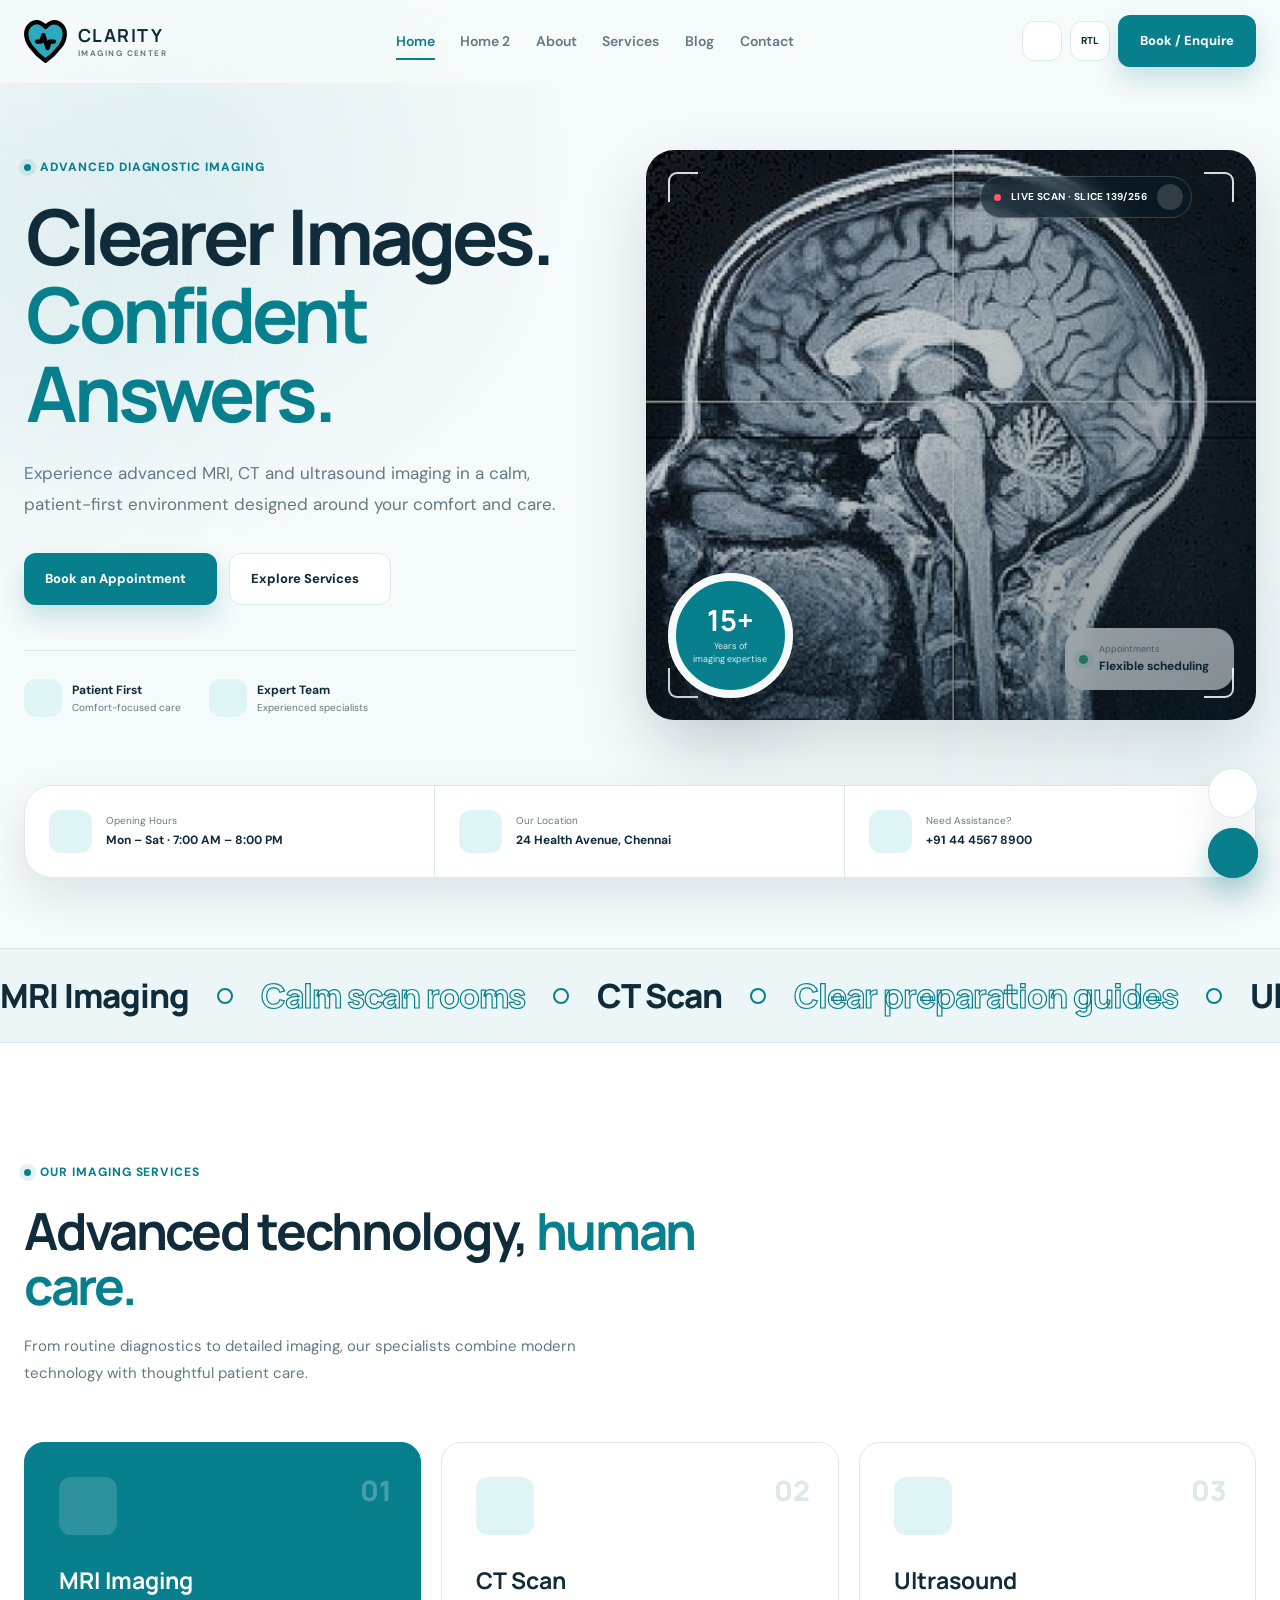
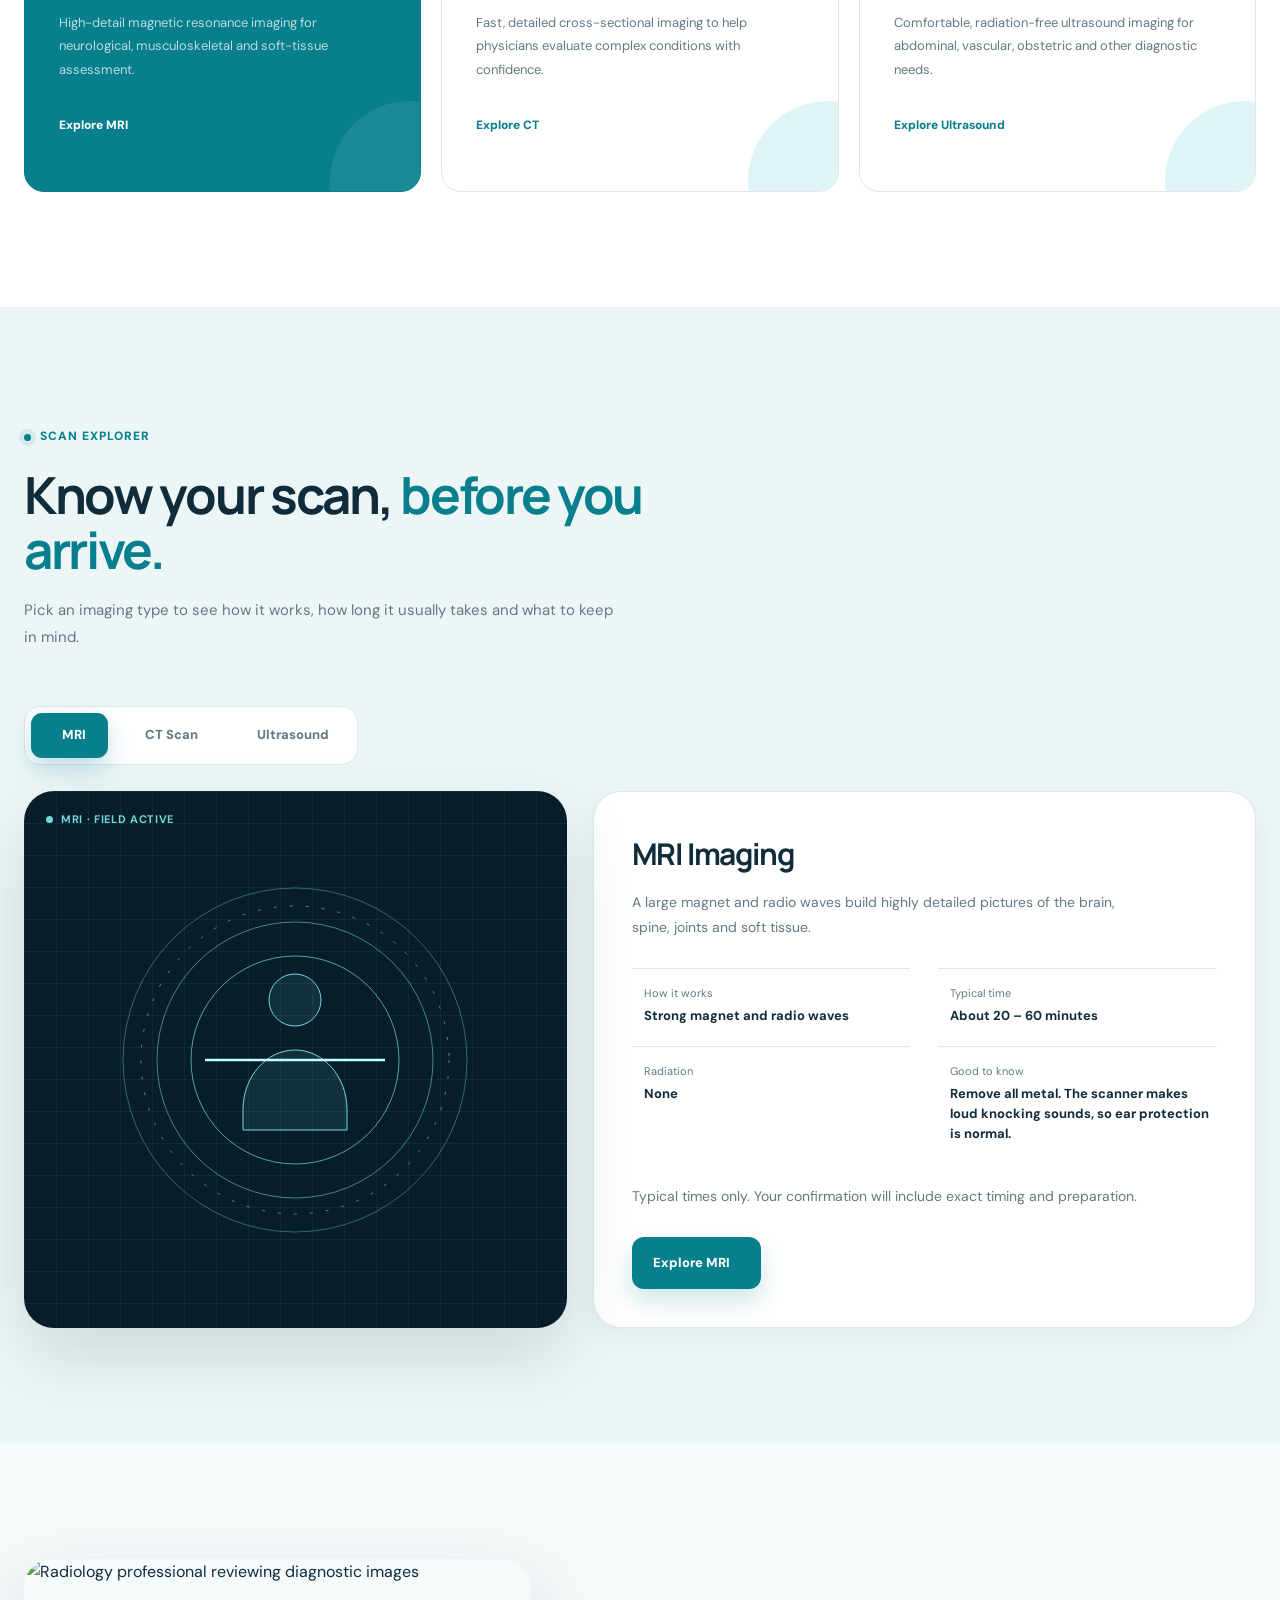
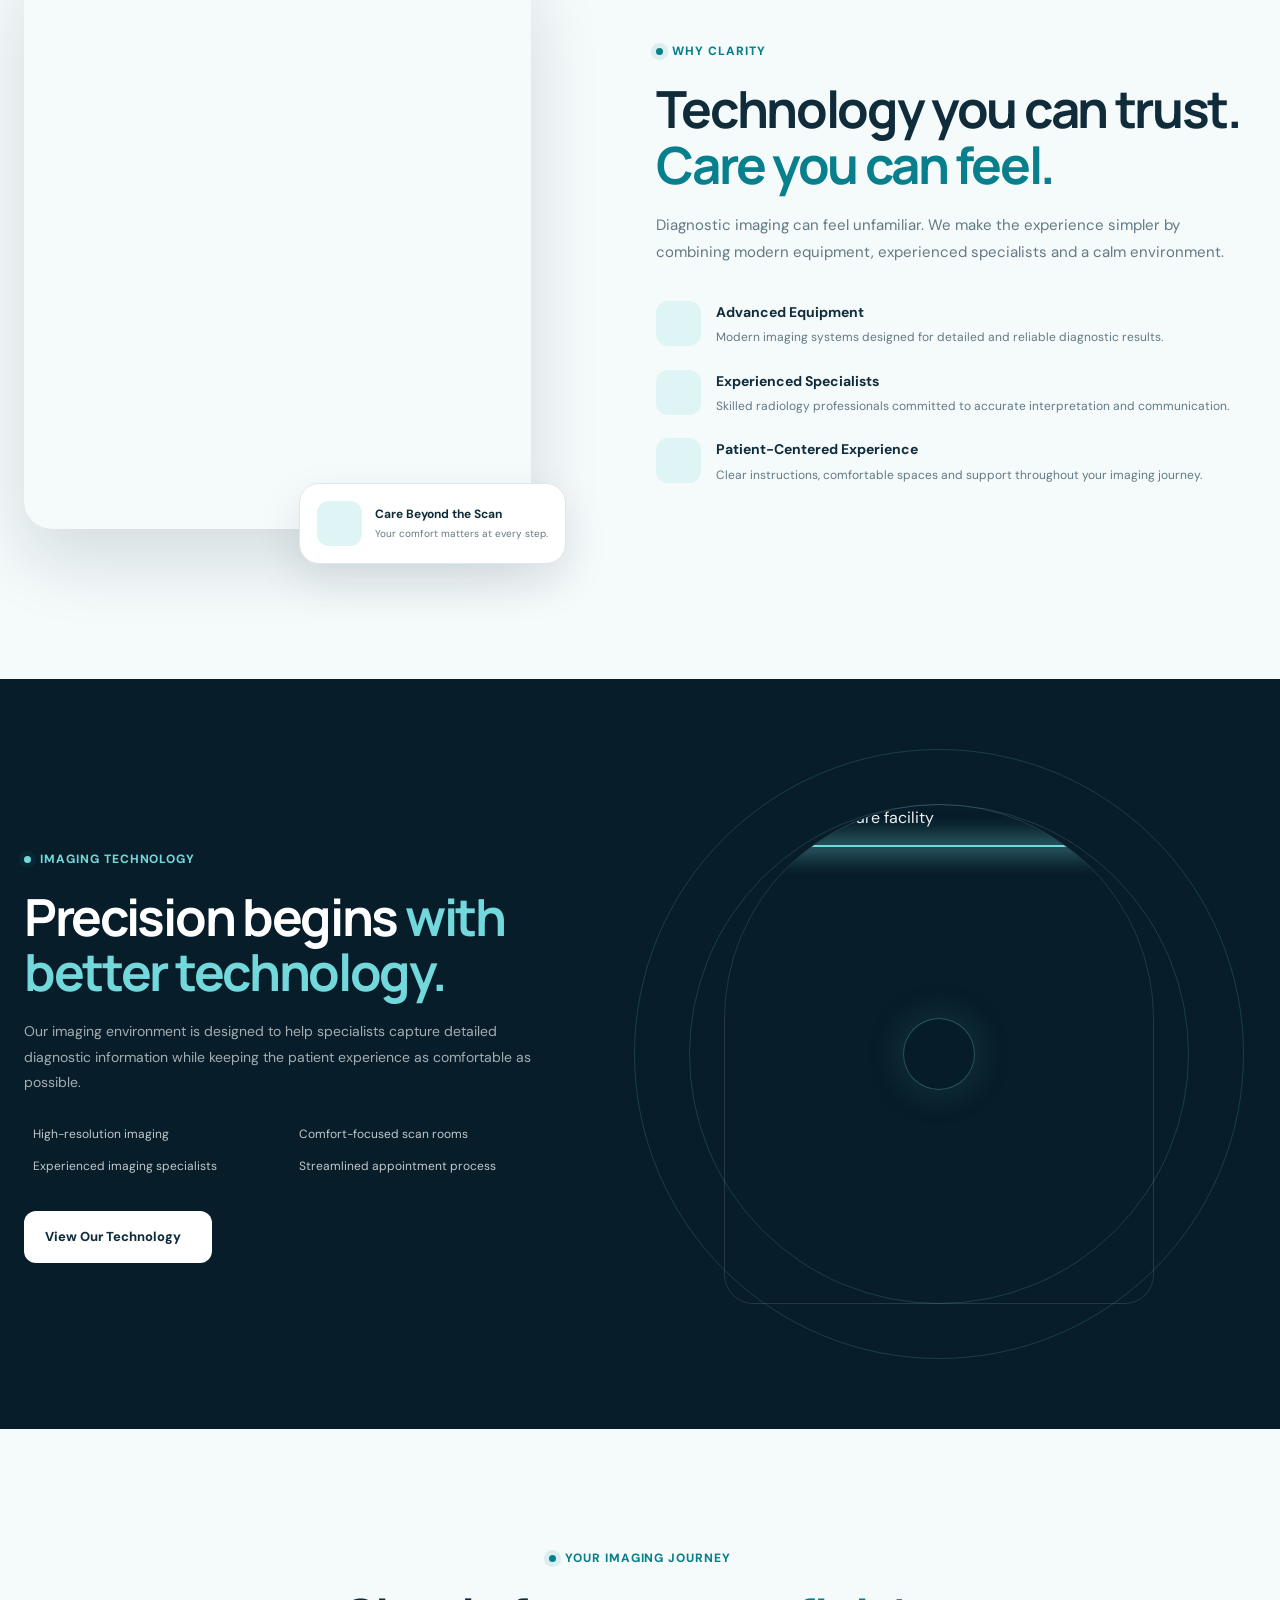
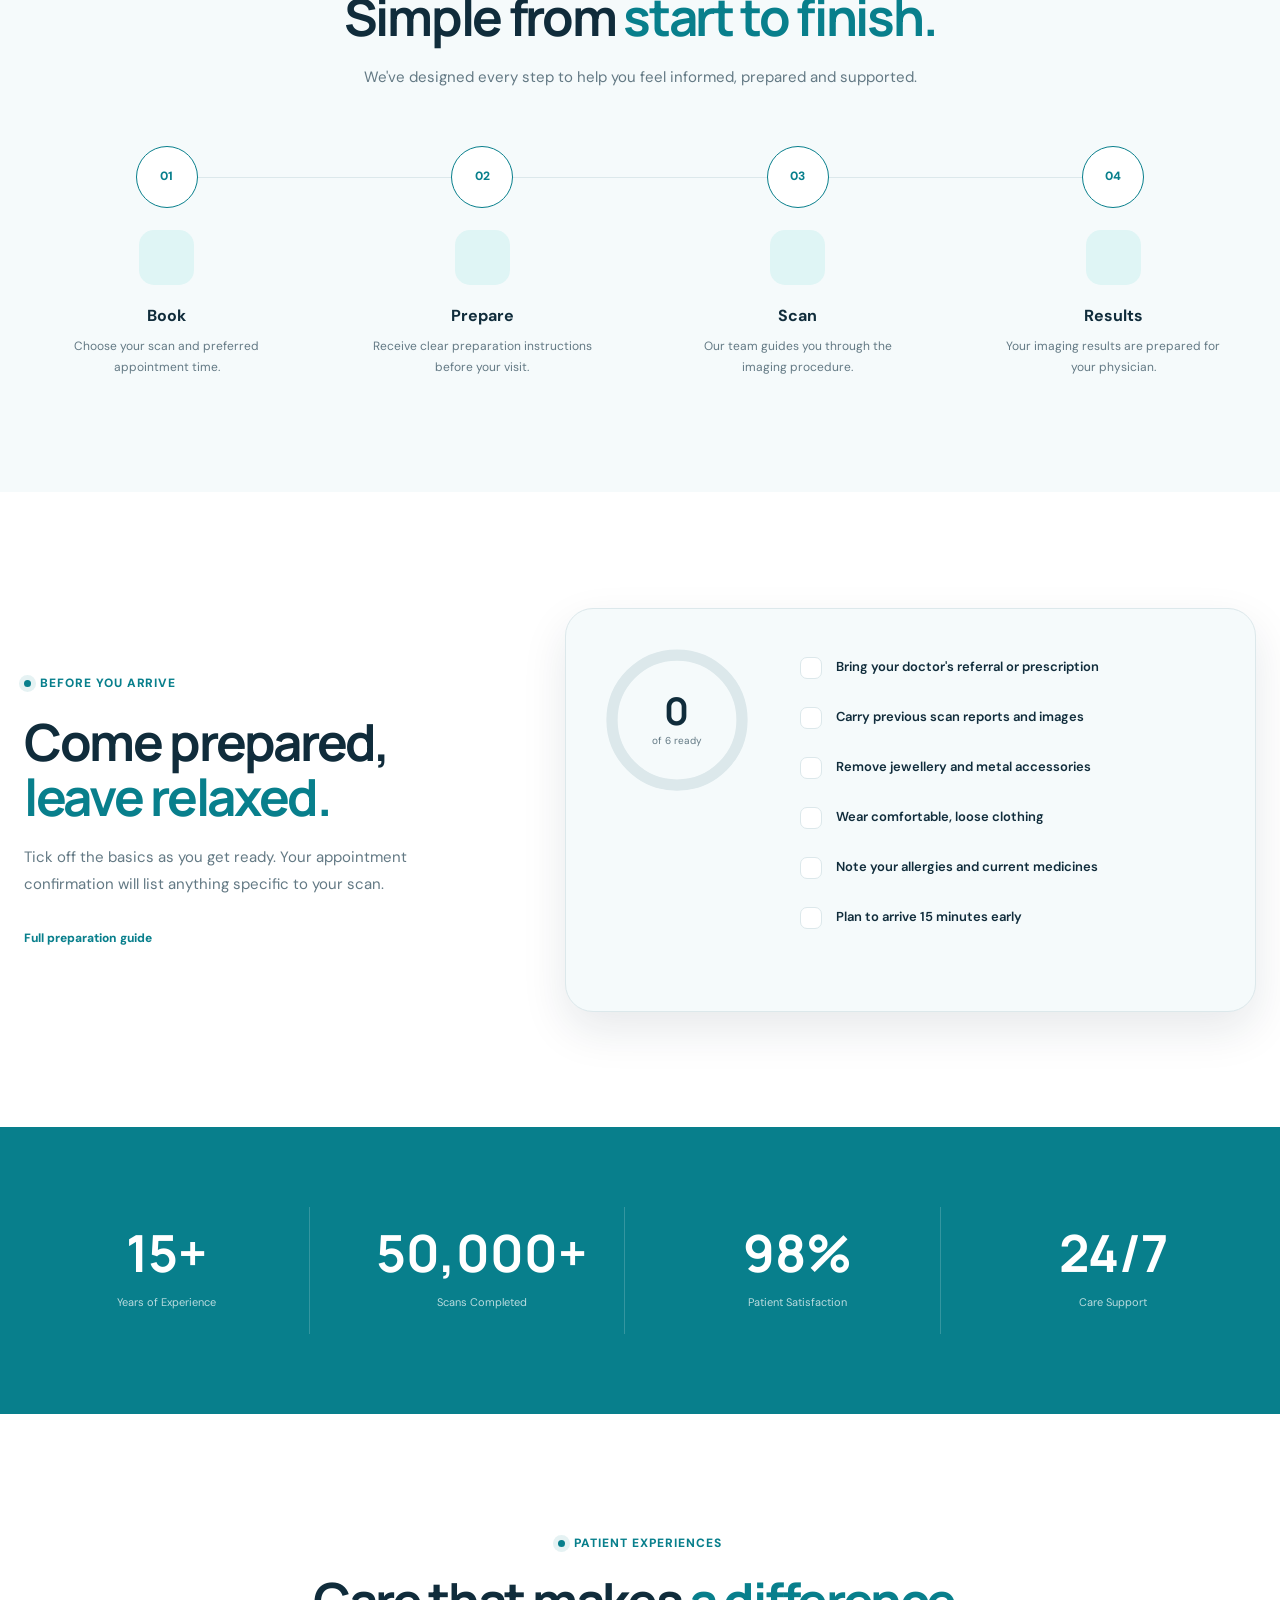
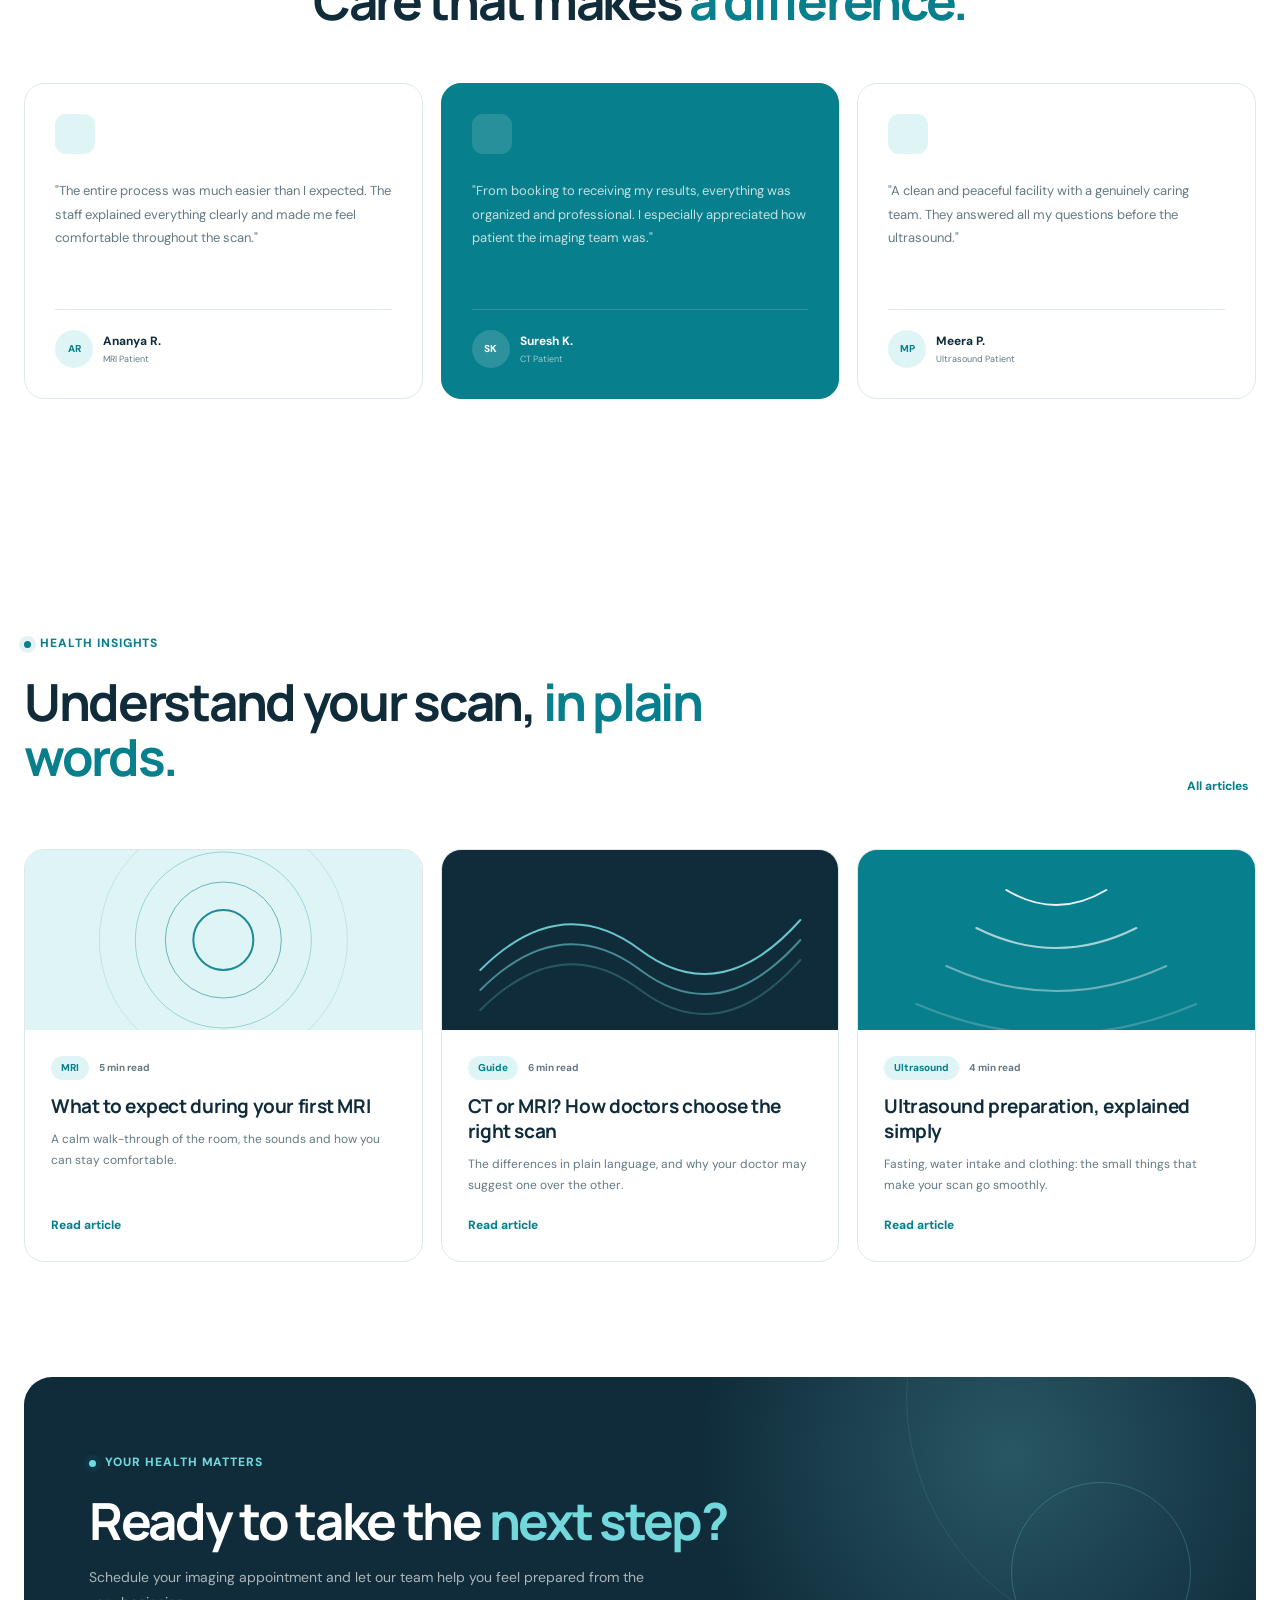
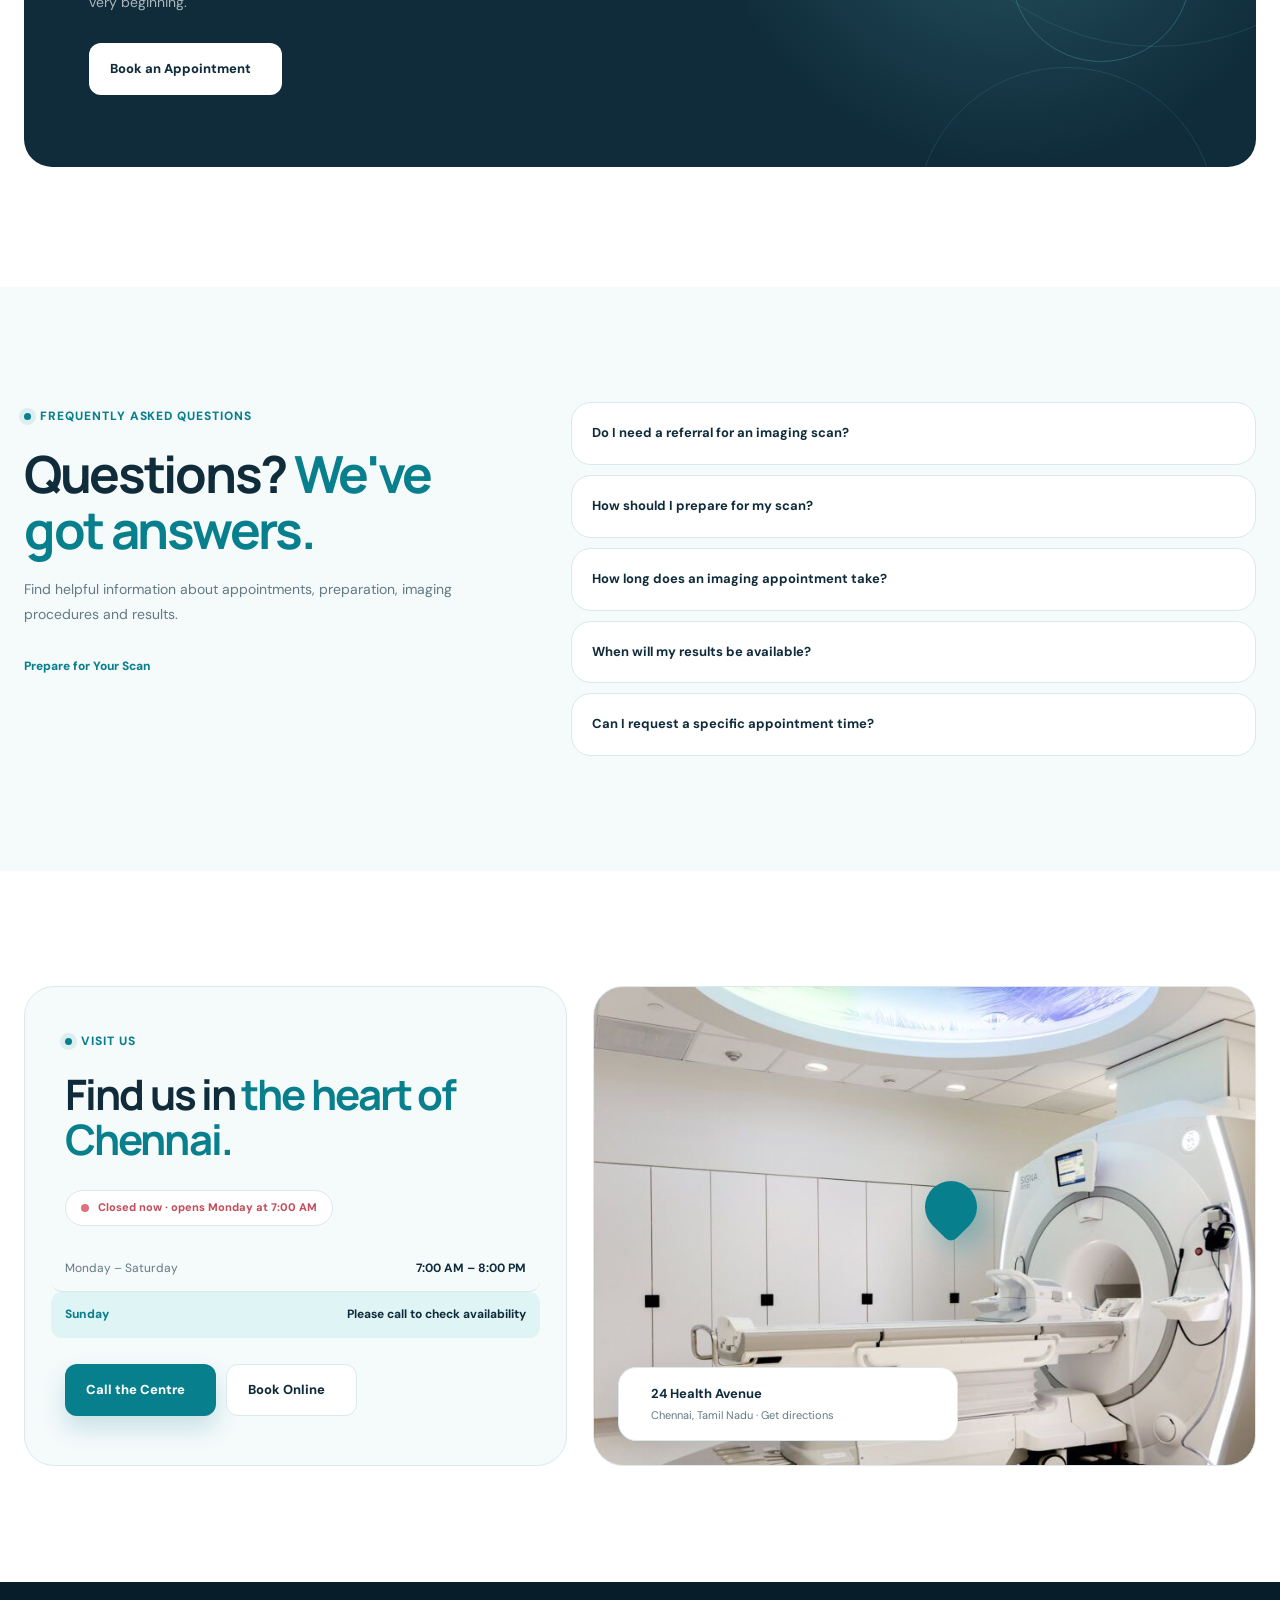
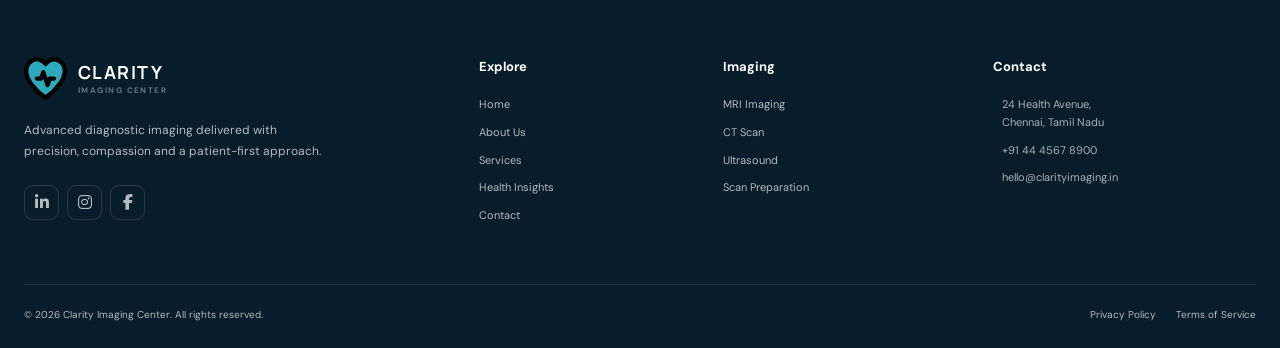
==== index.html @ 269b11d4 "first commit" ====
<!DOCTYPE html>
<html lang="en" dir="ltr">

<head>
    <meta charset="UTF-8">
    <meta name="viewport" content="width=device-width, initial-scale=1.0">

    <title>Clarity Imaging Center | Advanced Diagnostic Imaging</title>
    <link rel="icon" href="assets/images/heartbeat-svgrepo-com.svg">
    <meta name="description"
        content="Clarity Imaging Center provides advanced MRI, CT and ultrasound diagnostic imaging with compassionate patient care.">

    <!-- Google Fonts -->
    <link rel="preconnect" href="https://fonts.googleapis.com">
    <link rel="preconnect" href="https://fonts.gstatic.com" crossorigin>

    <link
        href="https://fonts.googleapis.com/css2?family=DM+Sans:wght@400;500;600;700&family=Manrope:wght@500;600;700;800&display=swap"
        rel="stylesheet">


    <link rel="stylesheet" href="https://cdnjs.cloudflare.com/ajax/libs/font-awesome/6.5.2/css/all.min.css">

    <!-- Lucide Icons -->
    <script src="https://unpkg.com/lucide@latest"></script>

    <!-- CSS -->
    <link rel="stylesheet" href="assets/css/style.css">


</head>

<body>

    <!-- Scroll progress + cursor glow -->
    <div class="scroll-progress" id="scrollProgress" aria-hidden="true"></div>
    <div class="cursor-glow" aria-hidden="true"></div>

    <!-- =========================================================
     PAGE LOADER
========================================================= -->

    <div class="page-loader" id="pageLoader">
        <div class="loader-ring"></div>
        <span>Loading Clarity</span>
    </div>


    <!-- =========================================================
     HEADER
========================================================= -->

    <header class="site-header" id="siteHeader">

        <div class="container header-inner">

            <!-- Logo -->
            <a href="index.html" class="logo">

                <span class="logo-mark">
                    <img src="assets/images/heartbeat-svgrepo-com.svg">
                </span>

                <span class="logo-text">
                    <strong>CLARITY</strong>
                    <small>IMAGING CENTER</small>
                </span>

            </a>


            <!-- Desktop Navigation -->
            <nav class="desktop-nav">

                <a href="index.html" class="active">Home</a>

                <a href="pages/home2.html">Home 2</a>

                <a href="pages/about.html">About</a>

                <a href="pages/services.html">Services</a>

                <a href="pages/blog.html">Blog</a>

                <a href="pages/contact.html">Contact</a>

            </nav>


            <!-- Header Actions -->
            <div class="header-actions">

                <!-- Theme -->
                <button class="icon-btn" id="themeToggle" type="button" aria-label="Toggle theme">
                    <i data-lucide="moon"></i>
                </button>


                <!-- RTL -->
                <button class="icon-btn rtl-btn" id="rtlToggle" type="button" aria-label="Switch direction">
                    <span>RTL</span>
                </button>


                <!-- Header CTA -->
                <a href="pages/contact.html" class="btn btn-primary header-cta">
                    Book / Enquire
                </a>


                <!-- Mobile menu -->
                <button class="icon-btn menu-toggle" id="menuToggle" type="button" aria-label="Open menu">
                    <i data-lucide="menu"></i>
                </button>

            </div>

        </div>


        <!-- Mobile Navigation -->

        <div class="mobile-nav" id="mobileNav">

            <a href="index.html">Home</a>

            <a href="pages/home2.html">Home 2</a>

            <a href="pages/about.html">About</a>

            <a href="pages/services.html">Services</a>

            <a href="pages/blog.html">Blog</a>

            <a href="pages/contact.html">Contact</a>

            <a href="pages/contact.html" class="mobile-appointment">
                Book / Enquire
                <i data-lucide="arrow-up-right"></i>
            </a>

        </div>

    </header>



    <!-- =========================================================
     PROFILE DROPDOWN
========================================================= -->

    <div class="profile-dropdown" id="profileDropdown">

        <div class="profile-dropdown-head">

            <div class="profile-avatar">
                <i data-lucide="user-round"></i>
            </div>

            <div>
                <strong>Patient Portal</strong>
                <span>Manage your appointments</span>
            </div>

        </div>

        <button class="account-action" data-modal="loginModal">
            <i data-lucide="log-in"></i>
            <span>Login</span>
        </button>

        <button class="account-action" data-modal="signupModal">
            <i data-lucide="user-plus"></i>
            <span>Sign Up</span>
        </button>

    </div>



    <!-- =========================================================
     HERO SECTION
========================================================= -->

    <main>

        <section class="hero-section">

            <div class="hero-glow hero-glow-one"></div>
            <div class="hero-glow hero-glow-two"></div>

            <div class="container hero-grid">

                <!-- Hero Content -->

                <div class="hero-content reveal-left">

                    <div class="eyebrow">

                        <span class="eyebrow-dot"></span>

                        Advanced Diagnostic Imaging

                    </div>


                    <h1>
                        Clearer Images.
                        <span>Confident Answers.</span>
                    </h1>


                    <p class="hero-description">

                        Experience advanced MRI, CT and ultrasound imaging
                        in a calm, patient-first environment designed around
                        your comfort and care.

                    </p>


                    <div class="hero-actions">

                        <a href="pages/contact.html" class="btn btn-primary">

                            Book an Appointment

                            <i data-lucide="arrow-up-right"></i>

                        </a>


                        <a href="#services" class="btn btn-secondary">

                            Explore Services

                            <i data-lucide="arrow-down"></i>

                        </a>

                    </div>


                    <!-- Trust indicators -->

                    <div class="hero-trust">

                        <div class="trust-item">

                            <div class="trust-icon">
                                <i data-lucide="shield-check"></i>
                            </div>

                            <div>
                                <strong>Patient First</strong>
                                <span>Comfort-focused care</span>
                            </div>

                        </div>


                        <div class="trust-item">

                            <div class="trust-icon">
                                <i data-lucide="badge-check"></i>
                            </div>

                            <div>
                                <strong>Expert Team</strong>
                                <span>Experienced specialists</span>
                            </div>

                        </div>

                    </div>

                </div>


                <!-- Hero Visual -->

                <div class="hero-visual reveal-right">

                    <div class="hero-image-wrap">

                        <!-- Original image stays as the fallback layer -->
                        <img src="assets/images/brain.jpg" alt="Modern medical imaging equipment">

                        <!--
                    HERO VIDEO
                    Put your video files in assets/video/ as hero.mp4 (and optionally hero.webm).
                    If the files are missing, the image above simply stays visible.
                -->
                        <video class="hero-video" autoplay muted loop playsinline preload="metadata" aria-hidden="true">
                            <source src="assets/video/hero.webm" type="video/webm">
                            <source src="assets/video/hero.mp4" type="video/mp4">
                        </video>


                        <div class="image-overlay"></div>

                        <!-- Scanner HUD -->
                        <div class="scan-line" aria-hidden="true"></div>

                        <span class="hud-corner tl" aria-hidden="true"></span>
                        <span class="hud-corner tr" aria-hidden="true"></span>
                        <span class="hud-corner bl" aria-hidden="true"></span>
                        <span class="hud-corner br" aria-hidden="true"></span>

                        <div class="hud-readout">

                            <span class="hud-live" aria-hidden="true"></span>

                            <span>LIVE SCAN · SLICE <span id="sliceCount">001</span>/256</span>

                            <button class="video-toggle" id="videoToggle" type="button"
                                aria-label="Pause background video">
                                <i data-lucide="pause" class="i-pause"></i>
                                <i data-lucide="play" class="i-play"></i>
                            </button>

                        </div>


                        <!-- Floating scan card -->
                        <!-- 
                <div class="scan-card scan-card-top">

                    <div class="scan-card-icon">
                        <i data-lucide="scan"></i>
                    </div>

                    <div>
                        <span>Imaging Precision</span>
                        <strong>High-resolution scans</strong>
                    </div>

                </div> -->


                        <!-- Floating appointment card -->

                        <div class="scan-card scan-card-bottom">

                            <div class="status-dot"></div>

                            <div>
                                <span>Appointments</span>
                                <strong>Flexible scheduling</strong>
                            </div>

                            <i data-lucide="calendar-check"></i>

                        </div>

                    </div>


                    <!-- Experience badge -->

                    <div class="experience-badge">

                        <strong>15+</strong>

                        <span>Years of<br>imaging expertise</span>

                    </div>

                </div>

            </div>

        </section>



        <!-- =========================================================
     QUICK INFO BAR
========================================================= -->

        <section class="quick-info">

            <div class="container quick-info-grid">

                <div class="quick-item">

                    <div class="quick-icon">
                        <i data-lucide="clock-3"></i>
                    </div>

                    <div>
                        <span>Opening Hours</span>
                        <strong>Mon – Sat · 7:00 AM – 8:00 PM</strong>
                    </div>

                </div>


                <div class="quick-item">

                    <div class="quick-icon">
                        <i data-lucide="map-pin"></i>
                    </div>

                    <div>
                        <span>Our Location</span>
                        <strong>24 Health Avenue, Chennai</strong>
                    </div>

                </div>


                <div class="quick-item">

                    <div class="quick-icon">
                        <i data-lucide="phone"></i>
                    </div>

                    <div>
                        <span>Need Assistance?</span>
                        <strong>+91 44 4567 8900</strong>
                    </div>

                </div>

            </div>

        </section>



        <!-- =========================================================
     NEW · MARQUEE STRIP
========================================================= -->

        <section class="marquee-strip" aria-label="What we offer">

            <div class="marquee-track">

                <div class="marquee-group">
                    <span class="marquee-item">MRI Imaging</span>
                    <span class="marquee-item">Calm scan rooms</span>
                    <span class="marquee-item">CT Scan</span>
                    <span class="marquee-item">Clear preparation guides</span>
                    <span class="marquee-item">Ultrasound</span>
                    <span class="marquee-item">Flexible scheduling</span>
                    <span class="marquee-item">Comfort-first care</span>
                    <span class="marquee-item">Specialist-reviewed reports</span>
                </div>

                <div class="marquee-group" aria-hidden="true">
                    <span class="marquee-item">MRI Imaging</span>
                    <span class="marquee-item">Calm scan rooms</span>
                    <span class="marquee-item">CT Scan</span>
                    <span class="marquee-item">Clear preparation guides</span>
                    <span class="marquee-item">Ultrasound</span>
                    <span class="marquee-item">Flexible scheduling</span>
                    <span class="marquee-item">Comfort-first care</span>
                    <span class="marquee-item">Specialist-reviewed reports</span>
                </div>

            </div>

        </section>



        <!-- =========================================================
     SERVICES
========================================================= -->

        <section class="section services-section" id="services">

            <div class="container">

                <div class="section-heading reveal">

                    <div class="eyebrow">

                        <span class="eyebrow-dot"></span>

                        Our Imaging Services

                    </div>

                    <h2>
                        Advanced technology,
                        <span>human care.</span>
                    </h2>

                    <p>
                        From routine diagnostics to detailed imaging,
                        our specialists combine modern technology with
                        thoughtful patient care.
                    </p>

                </div>


                <div class="services-grid">

                    <!-- MRI -->

                    <article class="service-card featured reveal">

                        <div class="service-number">01</div>

                        <div class="service-icon">
                            <i data-lucide="scan-line"></i>
                        </div>

                        <h3>MRI Imaging</h3>

                        <p>
                            High-detail magnetic resonance imaging for
                            neurological, musculoskeletal and soft-tissue
                            assessment.
                        </p>

                        <a href="pages/mri.html" class="service-link">

                            Explore MRI

                            <i data-lucide="arrow-up-right"></i>

                        </a>

                    </article>


                    <!-- CT -->

                    <article class="service-card reveal">

                        <div class="service-number">02</div>

                        <div class="service-icon">
                            <i data-lucide="layers-3"></i>
                        </div>

                        <h3>CT Scan</h3>

                        <p>
                            Fast, detailed cross-sectional imaging to
                            help physicians evaluate complex conditions
                            with confidence.
                        </p>

                        <a href="pages/ct-scan.html" class="service-link">

                            Explore CT

                            <i data-lucide="arrow-up-right"></i>

                        </a>

                    </article>


                    <!-- Ultrasound -->

                    <article class="service-card reveal">

                        <div class="service-number">03</div>

                        <div class="service-icon">
                            <i data-lucide="waves"></i>
                        </div>

                        <h3>Ultrasound</h3>

                        <p>
                            Comfortable, radiation-free ultrasound imaging
                            for abdominal, vascular, obstetric and other
                            diagnostic needs.
                        </p>

                        <a href="pages/ultrasound.html" class="service-link">

                            Explore Ultrasound

                            <i data-lucide="arrow-up-right"></i>

                        </a>

                    </article>

                </div>

            </div>

        </section>



        <!-- =========================================================
     NEW · SCAN EXPLORER
========================================================= -->

        <section class="section explorer-section" id="explorer">

            <div class="container">

                <div class="section-heading reveal">

                    <div class="eyebrow">

                        <span class="eyebrow-dot"></span>

                        Scan Explorer

                    </div>

                    <h2>
                        Know your scan,
                        <span>before you arrive.</span>
                    </h2>

                    <p>
                        Pick an imaging type to see how it works, how long it
                        usually takes and what to keep in mind.
                    </p>

                </div>


                <div class="explorer reveal">

                    <div class="explorer-tabs" role="tablist" aria-label="Choose an imaging type">

                        <button class="explorer-tab" role="tab" id="tab-mri" data-tab="mri" aria-selected="true"
                            aria-controls="panel-mri" type="button">
                            <i data-lucide="scan-line"></i>
                            <span>MRI</span>
                        </button>

                        <button class="explorer-tab" role="tab" id="tab-ct" data-tab="ct" aria-selected="false"
                            aria-controls="panel-ct" tabindex="-1" type="button">
                            <i data-lucide="layers-3"></i>
                            <span>CT Scan</span>
                        </button>

                        <button class="explorer-tab" role="tab" id="tab-ultrasound" data-tab="ultrasound"
                            aria-selected="false" aria-controls="panel-ultrasound" tabindex="-1" type="button">
                            <i data-lucide="waves"></i>
                            <span>Ultrasound</span>
                        </button>

                    </div>


                    <div class="explorer-body">

                        <!-- Animated visual -->

                        <div class="explorer-visual" aria-hidden="true">

                            <div class="explorer-tag" id="explorerTag">MRI · FIELD ACTIVE</div>

                            <!-- MRI -->
                            <svg class="scan-art active" data-art="mri" viewBox="0 0 400 400" fill="none"
                                stroke="#72d8dc">
                                <circle class="ring r1" cx="200" cy="200" r="172" stroke-opacity="0.4" />
                                <circle class="ring r2" cx="200" cy="200" r="138" stroke-opacity="0.55" />
                                <circle class="ring r3" cx="200" cy="200" r="104" stroke-opacity="0.7" />
                                <circle class="mri-dash" cx="200" cy="200" r="154" stroke-dasharray="3 13"
                                    stroke-opacity="0.6" />
                                <circle cx="200" cy="140" r="26" fill="rgba(114,216,220,0.10)" />
                                <path d="M148 250c0-34 24-60 52-60s52 26 52 60v20h-104z"
                                    fill="rgba(114,216,220,0.10)" />
                                <line class="mri-sweep" x1="110" y1="200" x2="290" y2="200" stroke-width="2.5"
                                    stroke="#bffcfd" />
                            </svg>

                            <!-- CT -->
                            <svg class="scan-art" data-art="ct" viewBox="0 0 400 400" fill="none" stroke="#72d8dc">
                                <circle cx="200" cy="200" r="150" stroke-width="18" stroke-opacity="0.12" />
                                <circle cx="200" cy="200" r="150" stroke-width="1" stroke-opacity="0.5" />
                                <circle cx="200" cy="200" r="120" stroke-opacity="0.25" stroke-dasharray="2 8" />
                                <g class="ct-rotor">
                                    <circle cx="200" cy="52" r="11" fill="#72d8dc" stroke="none" />
                                    <line x1="200" y1="64" x2="200" y2="336" stroke-opacity="0.35"
                                        stroke-dasharray="4 6" />
                                    <path d="M150 350 Q200 366 250 350" stroke-width="8" stroke-opacity="0.7"
                                        stroke-linecap="round" />
                                </g>
                                <ellipse cx="200" cy="200" rx="46" ry="62" fill="rgba(114,216,220,0.08)" />
                                <rect class="ct-slice" x="146" y="193" width="108" height="14" rx="7" fill="#72d8dc"
                                    stroke="none" />
                            </svg>

                            <!-- Ultrasound -->
                            <svg class="scan-art" data-art="ultrasound" viewBox="0 0 400 400" fill="none"
                                stroke="#72d8dc">
                                <rect x="168" y="26" width="64" height="74" rx="16" fill="rgba(114,216,220,0.15)" />
                                <rect x="180" y="86" width="40" height="14" rx="5" fill="#72d8dc" stroke="none" />
                                <line x1="190" y1="100" x2="84" y2="352" stroke-opacity="0.2" />
                                <line x1="210" y1="100" x2="316" y2="352" stroke-opacity="0.2" />
                                <path class="us-wave w1" d="M170 160 Q200 182 230 160" stroke-width="3"
                                    stroke-linecap="round" />
                                <path class="us-wave w2" d="M148 205 Q200 236 252 205" stroke-width="3"
                                    stroke-linecap="round" />
                                <path class="us-wave w3" d="M126 250 Q200 290 274 250" stroke-width="3"
                                    stroke-linecap="round" />
                                <path class="us-wave w4" d="M104 295 Q200 344 296 295" stroke-width="3"
                                    stroke-linecap="round" />
                                <circle class="us-target" cx="200" cy="262" r="16" stroke-dasharray="3 5" />
                            </svg>

                        </div>


                        <!-- Info panels -->

                        <div class="explorer-panels">

                            <!-- MRI -->
                            <div class="explorer-panel" id="panel-mri" data-panel="mri" role="tabpanel"
                                aria-labelledby="tab-mri">

                                <h3>MRI Imaging</h3>

                                <p>
                                    A large magnet and radio waves build highly detailed pictures
                                    of the brain, spine, joints and soft tissue.
                                </p>

                                <dl class="fact-grid">
                                    <div class="fact"><i data-lucide="zap"></i>
                                        <div>
                                            <dt>How it works</dt>
                                            <dd>Strong magnet and radio waves</dd>
                                        </div>
                                    </div>
                                    <div class="fact"><i data-lucide="timer"></i>
                                        <div>
                                            <dt>Typical time</dt>
                                            <dd>About 20 – 60 minutes</dd>
                                        </div>
                                    </div>
                                    <div class="fact"><i data-lucide="radiation"></i>
                                        <div>
                                            <dt>Radiation</dt>
                                            <dd>None</dd>
                                        </div>
                                    </div>
                                    <div class="fact"><i data-lucide="info"></i>
                                        <div>
                                            <dt>Good to know</dt>
                                            <dd>Remove all metal. The scanner makes loud knocking sounds, so ear
                                                protection is normal.</dd>
                                        </div>
                                    </div>
                                </dl>

                                <p class="explorer-note">Typical times only. Your confirmation will include exact timing
                                    and preparation.</p>

                                <a href="pages/mri.html" class="btn btn-primary">Explore MRI <i
                                        data-lucide="arrow-up-right"></i></a>

                            </div>


                            <!-- CT -->
                            <div class="explorer-panel" id="panel-ct" data-panel="ct" role="tabpanel"
                                aria-labelledby="tab-ct" hidden>

                                <h3>CT Scan</h3>

                                <p>
                                    A rotating X-ray beam captures cross-sectional slices that a
                                    computer assembles into a detailed view of the body.
                                </p>

                                <dl class="fact-grid">
                                    <div class="fact"><i data-lucide="zap"></i>
                                        <div>
                                            <dt>How it works</dt>
                                            <dd>Rotating X-ray beam and detectors</dd>
                                        </div>
                                    </div>
                                    <div class="fact"><i data-lucide="timer"></i>
                                        <div>
                                            <dt>Typical time</dt>
                                            <dd>The scan itself takes minutes; plan for 15 – 30 including preparation
                                            </dd>
                                        </div>
                                    </div>
                                    <div class="fact"><i data-lucide="radiation"></i>
                                        <div>
                                            <dt>Radiation</dt>
                                            <dd>Uses a controlled dose of X-rays</dd>
                                        </div>
                                    </div>
                                    <div class="fact"><i data-lucide="info"></i>
                                        <div>
                                            <dt>Good to know</dt>
                                            <dd>Some scans use contrast dye. Tell us about allergies and kidney
                                                conditions beforehand.</dd>
                                        </div>
                                    </div>
                                </dl>

                                <p class="explorer-note">Typical times only. Your confirmation will include exact timing
                                    and preparation.</p>

                                <a href="pages/ct-scan.html" class="btn btn-primary">Explore CT <i
                                        data-lucide="arrow-up-right"></i></a>

                            </div>


                            <!-- Ultrasound -->
                            <div class="explorer-panel" id="panel-ultrasound" data-panel="ultrasound" role="tabpanel"
                                aria-labelledby="tab-ultrasound" hidden>

                                <h3>Ultrasound</h3>

                                <p>
                                    High-frequency sound waves create live images, which makes it
                                    a gentle option for abdominal, vascular and obstetric checks.
                                </p>

                                <dl class="fact-grid">
                                    <div class="fact"><i data-lucide="zap"></i>
                                        <div>
                                            <dt>How it works</dt>
                                            <dd>High-frequency sound waves</dd>
                                        </div>
                                    </div>
                                    <div class="fact"><i data-lucide="timer"></i>
                                        <div>
                                            <dt>Typical time</dt>
                                            <dd>About 15 – 45 minutes</dd>
                                        </div>
                                    </div>
                                    <div class="fact"><i data-lucide="radiation"></i>
                                        <div>
                                            <dt>Radiation</dt>
                                            <dd>None</dd>
                                        </div>
                                    </div>
                                    <div class="fact"><i data-lucide="info"></i>
                                        <div>
                                            <dt>Good to know</dt>
                                            <dd>Some exams need fasting or a full bladder. We will tell you before your
                                                visit.</dd>
                                        </div>
                                    </div>
                                </dl>

                                <p class="explorer-note">Typical times only. Your confirmation will include exact timing
                                    and preparation.</p>

                                <a href="pages/ultrasound.html" class="btn btn-primary">Explore Ultrasound <i
                                        data-lucide="arrow-up-right"></i></a>

                            </div>

                        </div>

                    </div>

                </div>

            </div>

        </section>



        <!-- =========================================================
     WHY CHOOSE US
========================================================= -->

        <section class="section why-section">

            <div class="container why-grid">

                <div class="why-image reveal-left">

                    <div class="why-image-main">

                        <img src="https://images.unsplash.com/photo-1584982751601-97dcc096659c?auto=format&fit=crop&w=1000&q=85"
                            alt="Radiology professional reviewing diagnostic images">

                    </div>


                    <div class="why-floating-card">

                        <div class="why-floating-icon">
                            <i data-lucide="heart-pulse"></i>
                        </div>

                        <div>
                            <strong>Care Beyond the Scan</strong>
                            <span>Your comfort matters at every step.</span>
                        </div>

                    </div>

                </div>


                <div class="why-content reveal-right">

                    <div class="eyebrow">

                        <span class="eyebrow-dot"></span>

                        Why Clarity

                    </div>

                    <h2>
                        Technology you can trust.
                        <span>Care you can feel.</span>
                    </h2>

                    <p>
                        Diagnostic imaging can feel unfamiliar. We make the
                        experience simpler by combining modern equipment,
                        experienced specialists and a calm environment.
                    </p>


                    <div class="benefit-list">

                        <div class="benefit-item">

                            <div class="benefit-icon">
                                <i data-lucide="microscope"></i>
                            </div>

                            <div>
                                <h3>Advanced Equipment</h3>

                                <p>
                                    Modern imaging systems designed for
                                    detailed and reliable diagnostic results.
                                </p>
                            </div>

                        </div>


                        <div class="benefit-item">

                            <div class="benefit-icon">
                                <i data-lucide="users-round"></i>
                            </div>

                            <div>
                                <h3>Experienced Specialists</h3>

                                <p>
                                    Skilled radiology professionals committed
                                    to accurate interpretation and communication.
                                </p>
                            </div>

                        </div>


                        <div class="benefit-item">

                            <div class="benefit-icon">
                                <i data-lucide="accessibility"></i>
                            </div>

                            <div>
                                <h3>Patient-Centered Experience</h3>

                                <p>
                                    Clear instructions, comfortable spaces and
                                    support throughout your imaging journey.
                                </p>
                            </div>

                        </div>

                    </div>

                </div>

            </div>

        </section>



        <!-- =========================================================
     TECHNOLOGY
========================================================= -->

        <section class="technology-section">

            <div class="container technology-grid">

                <div class="technology-content reveal-left">

                    <div class="eyebrow light-eyebrow">

                        <span class="eyebrow-dot"></span>

                        Imaging Technology

                    </div>

                    <h2>
                        Precision begins
                        <span>with better technology.</span>
                    </h2>

                    <p>
                        Our imaging environment is designed to help specialists
                        capture detailed diagnostic information while keeping
                        the patient experience as comfortable as possible.
                    </p>


                    <div class="technology-points">

                        <div>
                            <i data-lucide="check-circle-2"></i>
                            <span>High-resolution imaging</span>
                        </div>

                        <div>
                            <i data-lucide="check-circle-2"></i>
                            <span>Comfort-focused scan rooms</span>
                        </div>

                        <div>
                            <i data-lucide="check-circle-2"></i>
                            <span>Experienced imaging specialists</span>
                        </div>

                        <div>
                            <i data-lucide="check-circle-2"></i>
                            <span>Streamlined appointment process</span>
                        </div>

                    </div>


                    <a href="pages/services.html" class="btn btn-light">

                        View Our Technology

                        <i data-lucide="arrow-up-right"></i>

                    </a>

                </div>


                <div class="technology-visual reveal-right">

                    <div class="technology-image">

                        <img src="https://images.unsplash.com/photo-1538108149393-fbbd81895907?auto=format&fit=crop&w=1200&q=85"
                            alt="Modern healthcare facility">

                        <div class="technology-image-overlay"></div>

                        <div class="tech-scan" aria-hidden="true"></div>

                    </div>


                    <div class="tech-orbit orbit-one"></div>
                    <div class="tech-orbit orbit-two"></div>

                    <div class="tech-center-icon">
                        <i data-lucide="scan"></i>
                    </div>

                </div>

            </div>

        </section>



        <!-- =========================================================
     PATIENT JOURNEY
========================================================= -->

        <section class="section journey-section">

            <div class="container">

                <div class="section-heading centered reveal">

                    <div class="eyebrow">

                        <span class="eyebrow-dot"></span>

                        Your Imaging Journey

                    </div>

                    <h2>
                        Simple from
                        <span>start to finish.</span>
                    </h2>

                    <p>
                        We've designed every step to help you feel informed,
                        prepared and supported.
                    </p>

                </div>


                <div class="journey-grid">

                    <div class="journey-line"></div>


                    <div class="journey-step reveal">

                        <div class="journey-number">01</div>

                        <div class="journey-icon">
                            <i data-lucide="calendar-plus"></i>
                        </div>

                        <h3>Book</h3>

                        <p>
                            Choose your scan and preferred appointment time.
                        </p>

                    </div>


                    <div class="journey-step reveal">

                        <div class="journey-number">02</div>

                        <div class="journey-icon">
                            <i data-lucide="clipboard-check"></i>
                        </div>

                        <h3>Prepare</h3>

                        <p>
                            Receive clear preparation instructions before your visit.
                        </p>

                    </div>


                    <div class="journey-step reveal">

                        <div class="journey-number">03</div>

                        <div class="journey-icon">
                            <i data-lucide="scan"></i>
                        </div>

                        <h3>Scan</h3>

                        <p>
                            Our team guides you through the imaging procedure.
                        </p>

                    </div>


                    <div class="journey-step reveal">

                        <div class="journey-number">04</div>

                        <div class="journey-icon">
                            <i data-lucide="file-check-2"></i>
                        </div>

                        <h3>Results</h3>

                        <p>
                            Your imaging results are prepared for your physician.
                        </p>

                    </div>

                </div>

            </div>

        </section>



        <!-- =========================================================
     NEW · PREPARATION CHECKLIST
========================================================= -->

        <section class="section prep-section" id="prepare">

            <div class="container prep-grid">

                <div class="prep-intro reveal-left">

                    <div class="section-heading">

                        <div class="eyebrow">

                            <span class="eyebrow-dot"></span>

                            Before You Arrive

                        </div>

                        <h2>
                            Come prepared,
                            <span>leave relaxed.</span>
                        </h2>

                        <p>
                            Tick off the basics as you get ready. Your appointment
                            confirmation will list anything specific to your scan.
                        </p>

                    </div>

                    <a href="pages/prepare-scan.html" class="text-link">

                        Full preparation guide

                        <i data-lucide="arrow-up-right"></i>

                    </a>

                </div>


                <div class="prep-card reveal-right">

                    <div class="prep-ring">

                        <svg viewBox="0 0 120 120" aria-hidden="true">
                            <circle class="track" cx="60" cy="60" r="52" />
                            <circle class="bar" cx="60" cy="60" r="52" />
                        </svg>

                        <div class="prep-count" aria-live="polite">
                            <strong id="prepCount">0</strong>
                            <span>of 6 ready</span>
                        </div>

                    </div>


                    <ul class="prep-list">

                        <li><label><input type="checkbox"><span class="prep-box"></span><span class="prep-text">Bring
                                    your doctor's referral or prescription</span></label></li>
                        <li><label><input type="checkbox"><span class="prep-box"></span><span class="prep-text">Carry
                                    previous scan reports and images</span></label></li>
                        <li><label><input type="checkbox"><span class="prep-box"></span><span class="prep-text">Remove
                                    jewellery and metal accessories</span></label></li>
                        <li><label><input type="checkbox"><span class="prep-box"></span><span class="prep-text">Wear
                                    comfortable, loose clothing</span></label></li>
                        <li><label><input type="checkbox"><span class="prep-box"></span><span class="prep-text">Note
                                    your allergies and current medicines</span></label></li>
                        <li><label><input type="checkbox"><span class="prep-box"></span><span class="prep-text">Plan to
                                    arrive 15 minutes early</span></label></li>

                    </ul>


                    <div class="prep-done" id="prepDone">
                        <i data-lucide="check-circle-2"></i>
                        <span>All set. We'll see you at your appointment.</span>
                    </div>

                </div>

            </div>

        </section>



        <!-- =========================================================
     STATISTICS
========================================================= -->

        <section class="stats-section">

            <div class="container stats-grid">

                <div class="stat-item reveal">

                    <strong class="counter" data-target="15" data-suffix="+">
                        0
                    </strong>

                    <span>Years of Experience</span>

                </div>


                <div class="stat-item reveal">

                    <strong class="counter" data-target="50000" data-suffix="+">
                        0
                    </strong>

                    <span>Scans Completed</span>

                </div>


                <div class="stat-item reveal">

                    <strong class="counter" data-target="98" data-suffix="%">
                        0
                    </strong>

                    <span>Patient Satisfaction</span>

                </div>


                <div class="stat-item reveal">

                    <strong class="counter" data-target="24" data-suffix="/7">
                        0
                    </strong>

                    <span>Care Support</span>

                </div>

            </div>

        </section>



        <!-- =========================================================
     TESTIMONIALS
========================================================= -->

        <section class="section testimonials-section">

            <div class="container">

                <div class="section-heading centered reveal">

                    <div class="eyebrow">

                        <span class="eyebrow-dot"></span>

                        Patient Experiences

                    </div>

                    <h2>
                        Care that makes
                        <span>a difference.</span>
                    </h2>

                </div>


                <div class="testimonial-grid">

                    <article class="testimonial-card reveal">

                        <div class="quote-icon">
                            <i data-lucide="quote"></i>
                        </div>

                        <p>
                            "The entire process was much easier than I expected.
                            The staff explained everything clearly and made me
                            feel comfortable throughout the scan."
                        </p>

                        <div class="testimonial-author">

                            <div class="author-avatar">AR</div>

                            <div>
                                <strong>Ananya R.</strong>
                                <span>MRI Patient</span>
                            </div>

                        </div>

                    </article>


                    <article class="testimonial-card featured-testimonial reveal">

                        <div class="quote-icon">
                            <i data-lucide="quote"></i>
                        </div>

                        <p>
                            "From booking to receiving my results, everything
                            was organized and professional. I especially
                            appreciated how patient the imaging team was."
                        </p>

                        <div class="testimonial-author">

                            <div class="author-avatar">SK</div>

                            <div>
                                <strong>Suresh K.</strong>
                                <span>CT Patient</span>
                            </div>

                        </div>

                    </article>


                    <article class="testimonial-card reveal">

                        <div class="quote-icon">
                            <i data-lucide="quote"></i>
                        </div>

                        <p>
                            "A clean and peaceful facility with a genuinely
                            caring team. They answered all my questions before
                            the ultrasound."
                        </p>

                        <div class="testimonial-author">

                            <div class="author-avatar">MP</div>

                            <div>
                                <strong>Meera P.</strong>
                                <span>Ultrasound Patient</span>
                            </div>

                        </div>

                    </article>

                </div>

            </div>

        </section>



        <!-- =========================================================
     NEW · HEALTH INSIGHTS
========================================================= -->

        <section class="section insights-section">

            <div class="container">

                <div class="insights-head">

                    <div class="section-heading reveal">

                        <div class="eyebrow">

                            <span class="eyebrow-dot"></span>

                            Health Insights

                        </div>

                        <h2>
                            Understand your scan,
                            <span>in plain words.</span>
                        </h2>

                    </div>

                    <a href="pages/blog.html" class="text-link reveal">

                        All articles

                        <i data-lucide="arrow-up-right"></i>

                    </a>

                </div>


                <div class="insights-grid">

                    <a href="pages/blog.html" class="insight-card reveal">

                        <div class="insight-art" aria-hidden="true">
                            <svg viewBox="0 0 400 180" preserveAspectRatio="xMidYMid slice">
                                <rect width="400" height="180" fill="#dff5f5" />
                                <g class="shape-drift" fill="none" stroke="#087f8c">
                                    <circle cx="200" cy="90" r="30" stroke-opacity="0.9" stroke-width="2" />
                                    <circle cx="200" cy="90" r="58" stroke-opacity="0.55" />
                                    <circle cx="200" cy="90" r="88" stroke-opacity="0.3" />
                                    <circle cx="200" cy="90" r="124" stroke-opacity="0.15" />
                                </g>
                            </svg>
                        </div>

                        <div class="insight-body">

                            <div class="insight-meta"><b>MRI</b><span>5 min read</span></div>

                            <h3>What to expect during your first MRI</h3>

                            <p>A calm walk-through of the room, the sounds and how you can stay comfortable.</p>

                            <span class="service-link">Read article <i data-lucide="arrow-up-right"></i></span>

                        </div>

                    </a>


                    <a href="pages/blog.html" class="insight-card reveal">

                        <div class="insight-art" aria-hidden="true">
                            <svg viewBox="0 0 400 180" preserveAspectRatio="xMidYMid slice">
                                <rect width="400" height="180" fill="#102c3b" />
                                <g class="shape-drift d2" fill="none" stroke="#72d8dc" stroke-width="2"
                                    stroke-linecap="round">
                                    <path d="M40 120 Q120 40 200 100 T360 70" stroke-opacity="0.9" />
                                    <path d="M40 140 Q120 60 200 120 T360 90" stroke-opacity="0.55" />
                                    <path d="M40 160 Q120 80 200 140 T360 110" stroke-opacity="0.25" />
                                </g>
                            </svg>
                        </div>

                        <div class="insight-body">

                            <div class="insight-meta"><b>Guide</b><span>6 min read</span></div>

                            <h3>CT or MRI? How doctors choose the right scan</h3>

                            <p>The differences in plain language, and why your doctor may suggest one over the other.
                            </p>

                            <span class="service-link">Read article <i data-lucide="arrow-up-right"></i></span>

                        </div>

                    </a>


                    <a href="pages/blog.html" class="insight-card reveal">

                        <div class="insight-art" aria-hidden="true">
                            <svg viewBox="0 0 400 180" preserveAspectRatio="xMidYMid slice">
                                <rect width="400" height="180" fill="#087f8c" />
                                <g class="shape-drift" fill="none" stroke="#ffffff" stroke-width="2"
                                    stroke-linecap="round">
                                    <path d="M150 40 Q200 70 250 40" stroke-opacity="0.9" />
                                    <path d="M120 78 Q200 118 280 78" stroke-opacity="0.65" />
                                    <path d="M90 116 Q200 166 310 116" stroke-opacity="0.4" />
                                    <path d="M60 154 Q200 214 340 154" stroke-opacity="0.2" />
                                </g>
                            </svg>
                        </div>

                        <div class="insight-body">

                            <div class="insight-meta"><b>Ultrasound</b><span>4 min read</span></div>

                            <h3>Ultrasound preparation, explained simply</h3>

                            <p>Fasting, water intake and clothing: the small things that make your scan go smoothly.</p>

                            <span class="service-link">Read article <i data-lucide="arrow-up-right"></i></span>

                        </div>

                    </a>

                </div>

            </div>

        </section>



        <!-- =========================================================
     CTA
========================================================= -->

        <section class="cta-section">

            <div class="container">

                <div class="cta-box reveal">

                    <div class="cta-decoration decoration-one"></div>
                    <div class="cta-decoration decoration-two"></div>

                    <!-- heartbeat line -->
                    <svg class="cta-ecg" viewBox="0 0 800 90" preserveAspectRatio="none" aria-hidden="true">
                        <path d="M0 50 H170 l14 -10 l14 10 H290 l16 -38 l22 76 l22 -66 l14 28 H520 l14 -8 l14 8 H800" />
                    </svg>

                    <div class="cta-content">

                        <div class="eyebrow light-eyebrow">

                            <span class="eyebrow-dot"></span>

                            Your Health Matters

                        </div>

                        <h2>
                            Ready to take the
                            <span>next step?</span>
                        </h2>

                        <p>
                            Schedule your imaging appointment and let our team
                            help you feel prepared from the very beginning.
                        </p>

                        <a href="pages/contact.html" class="btn btn-light">

                            Book an Appointment

                            <i data-lucide="arrow-up-right"></i>

                        </a>

                    </div>


                    <div class="cta-icon">

                        <i data-lucide="heart-pulse"></i>

                    </div>

                </div>

            </div>

        </section>



        <!-- =========================================================
     FAQ
========================================================= -->

        <section class="section faq-section">

            <div class="container faq-grid">

                <div class="faq-intro reveal-left">

                    <div class="eyebrow">

                        <span class="eyebrow-dot"></span>

                        Frequently Asked Questions

                    </div>

                    <h2>
                        Questions?
                        <span>We've got answers.</span>
                    </h2>

                    <p>
                        Find helpful information about appointments,
                        preparation, imaging procedures and results.
                    </p>

                    <a href="pages/prepare-scan.html" class="text-link">

                        Prepare for Your Scan

                        <i data-lucide="arrow-up-right"></i>

                    </a>

                </div>


                <div class="faq-list reveal-right">

                    <div class="faq-item">

                        <button class="faq-question" type="button">

                            <span>Do I need a referral for an imaging scan?</span>

                            <i data-lucide="plus"></i>

                        </button>

                        <div class="faq-answer">

                            <p>
                                Requirements can vary depending on the scan and
                                your healthcare provider. Please contact our team
                                before booking if you are unsure whether a referral
                                is required.
                            </p>

                        </div>

                    </div>


                    <div class="faq-item">

                        <button class="faq-question" type="button">

                            <span>How should I prepare for my scan?</span>

                            <i data-lucide="plus"></i>

                        </button>

                        <div class="faq-answer">

                            <p>
                                Preparation depends on the type of imaging.
                                Some examinations may require fasting, while others
                                require little or no preparation. We'll provide
                                specific instructions before your appointment.
                            </p>

                        </div>

                    </div>


                    <div class="faq-item">

                        <button class="faq-question" type="button">

                            <span>How long does an imaging appointment take?</span>

                            <i data-lucide="plus"></i>

                        </button>

                        <div class="faq-answer">

                            <p>
                                Appointment duration varies by examination.
                                Your confirmation details will include an estimated
                                time, and our team can explain the process when
                                you schedule your appointment.
                            </p>

                        </div>

                    </div>


                    <div class="faq-item">

                        <button class="faq-question" type="button">

                            <span>When will my results be available?</span>

                            <i data-lucide="plus"></i>

                        </button>

                        <div class="faq-answer">

                            <p>
                                Results are reviewed and prepared by our imaging
                                specialists before being shared with the referring
                                healthcare provider according to the examination
                                and clinical requirements.
                            </p>

                        </div>

                    </div>


                    <div class="faq-item">

                        <button class="faq-question" type="button">

                            <span>Can I request a specific appointment time?</span>

                            <i data-lucide="plus"></i>

                        </button>

                        <div class="faq-answer">

                            <p>
                                Yes. Our scheduling team will do their best to
                                accommodate your preferred date and time based on
                                appointment availability.
                            </p>

                        </div>

                    </div>

                </div>

            </div>

        </section>



        <!-- =========================================================
     NEW · VISIT US
========================================================= -->

        <section class="section visit-section" id="visit">

            <div class="container visit-grid">

                <div class="visit-card reveal-left">

                    <div class="section-heading">

                        <div class="eyebrow">

                            <span class="eyebrow-dot"></span>

                            Visit Us

                        </div>

                        <h2>
                            Find us in
                            <span>the heart of Chennai.</span>
                        </h2>

                    </div>

                    <div class="open-badge" id="openStatus" role="status">Checking hours…</div>

                    <ul class="hours-list">

                        <li data-days="1,2,3,4,5,6">
                            <span>Monday – Saturday</span>
                            <span>7:00 AM – 8:00 PM</span>
                        </li>

                        <li data-days="0">
                            <span>Sunday</span>
                            <span>Please call to check availability</span>
                        </li>

                    </ul>

                    <div class="visit-actions">

                        <a href="tel:+914445678900" class="btn btn-primary">

                            Call the Centre

                            <i data-lucide="phone"></i>

                        </a>

                        <a href="pages/contact.html" class="btn btn-secondary">

                            Book Online

                            <i data-lucide="arrow-up-right"></i>

                        </a>

                    </div>

                </div>


                <div class="visit-map reveal-right">

                    <!-- <svg class="map" viewBox="0 0 600 480" preserveAspectRatio="xMidYMid slice" aria-hidden="true">

                <path class="water" d="M-20 400 C120 330 230 440 360 380 S560 300 640 340"/>

                <rect class="block" x="40"  y="40"  width="120" height="90" rx="14"/>
                <rect class="block" x="200" y="60"  width="90"  height="110" rx="14"/>
                <rect class="block" x="440" y="40"  width="120" height="100" rx="14"/>
                <rect class="block" x="60"  y="200" width="110" height="80" rx="14"/>
                <rect class="block" x="420" y="190" width="130" height="90" rx="14"/>
                <rect class="block" x="250" y="300" width="100" height="60" rx="14"/>

                <path class="road major" d="M-20 170 H620"/>
                <path class="road major" d="M330 -20 V500"/>
                <path class="road minor" d="M-20 300 H620"/>
                <path class="road minor" d="M190 -20 V500"/>
                <path class="road minor" d="M410 -20 V500"/>
                <path class="road minor" d="M-20 60 L620 130"/>

            </svg> -->

                    <div class="map-pin" aria-hidden="true">
                        <i data-lucide="scan-line"></i>
                    </div>

                    <a class="map-label" href="https://www.google.com/maps/search/?api=1&query=24+Health+Avenue+Chennai"
                        target="_blank" rel="noopener">

                        <i data-lucide="navigation"></i>

                        <div>
                            <strong>24 Health Avenue</strong>
                            <span>Chennai, Tamil Nadu · Get directions</span>
                        </div>

                    </a>

                </div>

            </div>

        </section>

    </main>



    <!-- =========================================================
     FOOTER
========================================================= -->

    <footer class="site-footer">

        <div class="container">

            <div class="footer-main">

                <!-- Brand -->

                <div class="footer-brand">

                    <a href="index.html" class="logo footer-logo">

                        <span class="logo-mark">
                            <img src="assets/images/heartbeat-svgrepo-com.svg" alt="Clarity Imaging Center">
                        </span>

                        <span class="logo-text">
                            <strong>CLARITY</strong>
                            <small>IMAGING CENTER</small>
                        </span>

                    </a>

                    <p>
                        Advanced diagnostic imaging delivered with
                        precision, compassion and a patient-first approach.
                    </p>


                    <div class="social-links">

                        <a href="#" aria-label="LinkedIn">
                            <i class="fa-brands fa-linkedin-in"></i>
                        </a>

                        <a href="#" aria-label="Instagram">
                            <i class="fa-brands fa-instagram"></i>
                        </a>

                        <a href="#" aria-label="Facebook">
                            <i class="fa-brands fa-facebook-f"></i>
                        </a>

                    </div>

                </div>


                <!-- Quick links -->

                <div class="footer-column">

                    <h3>Explore</h3>

                    <a href="index.html">Home</a>
                    <a href="pages/about.html">About Us</a>
                    <a href="pages/services.html">Services</a>
                    <a href="pages/blog.html">Health Insights</a>
                    <a href="pages/contact.html">Contact</a>

                </div>


                <!-- Services -->

                <div class="footer-column">

                    <h3>Imaging</h3>

                    <a href="pages/mri.html">MRI Imaging</a>
                    <a href="pages/ct-scan.html">CT Scan</a>
                    <a href="pages/ultrasound.html">Ultrasound</a>
                    <a href="pages/prepare-scan.html">Scan Preparation</a>

                </div>


                <!-- Contact -->

                <div class="footer-column footer-contact">

                    <h3>Contact</h3>

                    <a href="#">

                        <i data-lucide="map-pin"></i>

                        <span>
                            24 Health Avenue,<br>
                            Chennai, Tamil Nadu
                        </span>

                    </a>

                    <a href="tel:+914445678900">

                        <i data-lucide="phone"></i>

                        <span>+91 44 4567 8900</span>

                    </a>

                    <a href="mailto:hello@clarityimaging.in">

                        <i data-lucide="mail"></i>

                        <span>hello@clarityimaging.in</span>

                    </a>

                </div>

            </div>


            <div class="footer-bottom">

                <p>
                    © 2026 Clarity Imaging Center. All rights reserved.
                </p>

                <div>

                    <a href="#">Privacy Policy</a>

                    <a href="#">Terms of Service</a>

                </div>

            </div>

        </div>

    </footer>



    <!-- =========================================================
     NEW · FLOATING ACTIONS
========================================================= -->

    <div class="fab-stack">

        <button class="fab fab-top" id="backToTop" type="button" aria-label="Back to top">
            <i data-lucide="arrow-up"></i>
        </button>

        <a class="fab fab-call" href="tel:+914445678900" aria-label="Call Clarity Imaging Center">
            <i data-lucide="phone"></i>
        </a>

    </div>



    <!-- =========================================================
     LOGIN MODAL
========================================================= -->

    <div class="modal-overlay" id="loginModal">

        <div class="auth-modal">

            <button class="modal-close" type="button">

                <i data-lucide="x"></i>

            </button>


            <div class="auth-icon">
                <i data-lucide="lock-keyhole"></i>
            </div>

            <span class="auth-label">Patient Portal</span>

            <h2>Welcome back</h2>

            <p>
                Login to manage your appointments and patient information.
            </p>


            <form class="auth-form">

                <label>
                    Email Address

                    <input type="email" placeholder="you@example.com" required>
                </label>


                <label>
                    Password

                    <input type="password" placeholder="Enter your password" required>
                </label>


                <button type="submit" class="btn btn-primary full-btn">

                    Login

                    <i data-lucide="arrow-right"></i>

                </button>

            </form>


            <p class="auth-switch">
                Don't have an account?
                <button type="button" data-modal="signupModal">
                    Create one
                </button>
            </p>

        </div>

    </div>



    <!-- =========================================================
     SIGN UP MODAL
========================================================= -->

    <div class="modal-overlay" id="signupModal">

        <div class="auth-modal">

            <button class="modal-close" type="button">

                <i data-lucide="x"></i>

            </button>


            <div class="auth-icon">
                <i data-lucide="user-plus"></i>
            </div>

            <span class="auth-label">Patient Portal</span>

            <h2>Create your account</h2>

            <p>
                Create a patient account for easier appointment management.
            </p>


            <form class="auth-form">

                <label>
                    Full Name

                    <input type="text" placeholder="Your full name" required>
                </label>


                <label>
                    Email Address

                    <input type="email" placeholder="you@example.com" required>
                </label>


                <label>
                    Password

                    <input type="password" placeholder="Create a password" required>
                </label>


                <button type="submit" class="btn btn-primary full-btn">

                    Create Account

                    <i data-lucide="arrow-right"></i>

                </button>

            </form>


            <p class="auth-switch">
                Already have an account?

                <button type="button" data-modal="loginModal">
                    Login
                </button>

            </p>

        </div>

    </div>



    <!-- =========================================================
     JAVASCRIPT
========================================================= -->

    <script src="assets/js/main.js"></script>


</body>

</html>
---- assets/css/style.css ----
/* =========================================================
   CLARITY IMAGING CENTER
   GLOBAL STYLES
========================================================= */

:root {
  color-scheme: light;
  --primary: #087f8c;
  --primary-dark: #05616b;
  --primary-light: #dff5f5;

  --navy: #102c3b;
  --navy-deep: #071d29;

  --bg: #f5fafb;
  --surface: #ffffff;
  --surface-soft: #edf6f7;

  --text: #102c3b;
  --text-light: #637984;
  --border: #dce8eb;

  --white: #ffffff;

  --shadow-sm: 0 8px 25px rgba(16, 44, 59, 0.06);
  --shadow-md: 0 18px 45px rgba(16, 44, 59, 0.1);
  --shadow-lg: 0 30px 70px rgba(16, 44, 59, 0.14);

  --radius-sm: 10px;
  --radius-md: 18px;
  --radius-lg: 28px;
  --radius-xl: 38px;

  /* Global consistent corner radius tokens */
  --radius-btn: 12px;
  --radius-icon: 12px;
  --radius-card: 20px;
  --radius-image: 18px;
  --radius-container: 28px;

  --transition: 0.35s ease;

  --container: 1240px;
}

/* =========================================================
   DARK THEME
========================================================= */

body.dark-theme {
  color-scheme: dark;
  --bg: #081a23;
  --surface: #102833;
  --surface-soft: #122f3a;

  --text: #f0f8f9;
  --text-light: #a6bbc2;

  --border: #23414c;

  --primary-light: #123d43;

  --shadow-sm: 0 8px 25px rgba(0, 0, 0, 0.2);
  --shadow-md: 0 18px 45px rgba(0, 0, 0, 0.25);
  --shadow-lg: 0 30px 70px rgba(0, 0, 0, 0.35);
}

/* =========================================================
   RESET
========================================================= */

* {
  margin: 0;
  padding: 0;
  box-sizing: border-box;
}

html {
  scroll-behavior: smooth;
}

html {
  scroll-behavior: smooth;
  overflow-x: hidden !important;
  max-width: 100vw;
}

body {
  font-family: "DM Sans", sans-serif;

  background: var(--bg);

  color: var(--text);

  line-height: 1.6;

  overflow-x: hidden !important;
  max-width: 100vw;
  width: 100%;
  position: relative;

  transition:
    background 0.35s ease,
    color 0.35s ease;
}

img {
  display: block;
  width: 100%;
}

a {
  text-decoration: none;
  color: inherit;
}

button,
input,
textarea {
  font: inherit;
}

button {
  cursor: pointer;
}

/* Date input calendar picker visibility and styling */
input[type="date"] {
  color-scheme: light;
}

body.dark-theme input[type="date"] {
  color-scheme: dark;
}

input[type="date"]::-webkit-calendar-picker-indicator {
  cursor: pointer;
  border-radius: 4px;
  padding: 3px;
  margin-inline-end: 2px;
  opacity: 0.85;
  transition: opacity var(--transition);
}

input[type="date"]::-webkit-calendar-picker-indicator:hover {
  opacity: 1;
}

ul {
  list-style: none;
}

/* =========================================================
   CONTAINER
========================================================= */

.container {
  width: min(calc(100% - 48px), var(--container));

  margin-inline: auto;
}

/* =========================================================
   PAGE LOADER
========================================================= */

.page-loader {
  position: fixed;

  inset: 0;

  z-index: 9999;

  display: flex;

  flex-direction: column;

  align-items: center;

  justify-content: center;

  gap: 18px;

  background: var(--bg);

  color: var(--text);

  transition:
    opacity 0.5s ease,
    visibility 0.5s ease;
}

.page-loader.hidden {
  opacity: 0;

  visibility: hidden;

  pointer-events: none;
}

.loader-ring {
  width: 44px;
  height: 44px;

  border: 3px solid var(--border);

  border-top-color: var(--primary);

  border-radius: 50%;

  animation: spin 0.8s linear infinite;
}

@keyframes spin {
  to {
    transform: rotate(360deg);
  }
}

/* =========================================================
   HEADER
========================================================= */

.site-header {
  position: fixed;

  top: 0;
  left: 0;

  width: 100%;

  z-index: 1000;

  background: rgba(245, 250, 251, 0.88);

  backdrop-filter: blur(18px);

  border-bottom: 1px solid transparent;

  transition:
    background 0.35s ease,
    box-shadow 0.35s ease,
    border-color 0.35s ease;
}

body.dark-theme .site-header {
  background: rgba(8, 26, 35, 0.9);
}

.site-header.scrolled {
  border-color: var(--border);

  box-shadow: var(--shadow-sm);
}

.header-inner {
  min-height: 82px;

  display: flex;

  align-items: center;

  justify-content: space-between;

  gap: 30px;
}

/* =========================================================
   LOGO
========================================================= */

.logo {
  display: inline-flex;

  align-items: center;

  gap: 11px;

  flex-shrink: 0;
}

.logo-mark {
  width: 43px;
  height: 43px;

  display: grid;

  place-items: center;

  /* background: var(--primary); */

  color: var(--white);

  /* border-radius: 13px; */

  /* box-shadow: 0 8px 22px rgba(8, 127, 140, 0.22); */
}

.logo-mark svg {
  width: 23px;
  height: 23px;
}

.logo-text {
  display: flex;

  flex-direction: column;

  line-height: 1;
}

.logo-text strong {
  font-family: "Manrope", sans-serif;

  font-size: 18px;

  letter-spacing: 0.08em;
}

.logo-text small {
  margin-top: 5px;

  color: var(--text-light);

  font-size: 8px;

  letter-spacing: 0.18em;

  font-weight: 700;
}

/* =========================================================
   DESKTOP NAV
========================================================= */

.desktop-nav {
  display: flex;

  align-items: center;

  gap: 30px;
}

.desktop-nav a {
  position: relative;

  color: var(--text-light);

  font-size: 14px;

  font-weight: 600;

  transition: color var(--transition);
}

.desktop-nav a::after {
  content: "";

  position: absolute;

  left: 0;
  right: 0;

  bottom: -8px;

  height: 2px;

  background: var(--primary);

  transform: scaleX(0);

  transform-origin: center;

  transition: transform var(--transition);
}

.desktop-nav a:hover,
.desktop-nav a.active {
  color: var(--primary);
}

.desktop-nav a:hover::after,
.desktop-nav a.active::after {
  transform: scaleX(1);
}

/* =========================================================
   HEADER ACTIONS
========================================================= */

.header-actions {
  display: flex;

  align-items: center;

  gap: 8px;
}

.icon-btn,
.profile-btn,
.menu-toggle {
  width: 40px;
  height: 40px;

  display: grid;

  place-items: center;

  border: 1px solid var(--border);

  background: var(--surface);

  color: var(--text);

  border-radius: var(--radius-icon, 12px);

  transition: all var(--transition);
}

.header-cta {
  min-height: 40px;
  height: 40px;
  padding: 0 16px;
  font-size: 13px;
  font-weight: 700;
  display: inline-flex;
  align-items: center;
  justify-content: center;
  white-space: nowrap;
  border-radius: var(--radius-btn, 12px);
  text-decoration: none;
  background: var(--primary);
  color: var(--white);
  border: 1px solid transparent;
  box-shadow: 0 8px 18px rgba(8, 127, 140, 0.2);
  transition: background-color var(--transition), color var(--transition), border-color var(--transition), box-shadow var(--transition);
}

.header-cta:hover {
  background: var(--primary-dark);
  color: var(--white);
  box-shadow: 0 10px 22px rgba(8, 127, 140, 0.28);
  transform: none !important;
}

.icon-btn:hover,
.profile-btn:hover {
  color: var(--primary);

  border-color: var(--primary);

  transform: translateY(-2px);
}

.menu-toggle:hover,
.menu-toggle:active {
  color: var(--primary);

  border-color: var(--primary);

  transform: none !important;
}

.icon-btn svg,
.profile-btn svg,
.menu-toggle svg {
  width: 18px;
  height: 18px;
  display: block;
  margin: auto;
}

.rtl-btn span {
  font-size: 10px;

  font-weight: 800;

  letter-spacing: 0.03em;
}

.menu-toggle {
  display: none;
  cursor: pointer;
  padding: 0;
  align-items: center;
  justify-content: center;
  flex-shrink: 0;
}

/* =========================================================
   MOBILE NAV
========================================================= */

.mobile-nav {
  display: none;

  padding: 15px 24px 25px;

  border-top: 1px solid var(--border);

  background: var(--surface);
}

.mobile-nav.open {
  display: flex;

  flex-direction: column;

  gap: 5px;

  animation: mobileNavIn 0.3s ease;
}

@keyframes mobileNavIn {
  from {
    opacity: 0;
    transform: translateY(-10px);
  }

  to {
    opacity: 1;
    transform: translateY(0);
  }
}

.mobile-nav a {
  padding: 13px 10px;

  color: var(--text-light);

  font-size: 15px;

  font-weight: 600;

  border-radius: 10px;
}

.mobile-nav a:hover {
  color: var(--primary);

  background: var(--primary-light);
}

.mobile-appointment,
.mobile-nav .header-cta,
.mobile-nav .mobile-cta {
  display: flex !important;

  align-items: center;

  justify-content: space-between;

  margin-top: 10px;

  padding: 14px 18px !important;

  color: var(--white) !important;

  background: var(--primary) !important;

  border-radius: var(--radius-btn, 12px) !important;

  font-size: 14.5px;

  font-weight: 700;

  letter-spacing: 0.02em;

  text-decoration: none;

  box-shadow: 0 8px 18px rgba(8, 127, 140, 0.22);

  transition:
    background-color var(--transition),
    box-shadow var(--transition);
}

.mobile-appointment:hover,
.mobile-nav .header-cta:hover,
.mobile-nav .mobile-cta:hover {
  background: var(--primary-dark) !important;

  color: var(--white) !important;

  box-shadow: 0 10px 22px rgba(8, 127, 140, 0.3);

  transform: none !important;
}

.mobile-appointment svg,
.mobile-appointment i,
.mobile-nav .header-cta svg,
.mobile-nav .header-cta i,
.mobile-nav .mobile-cta svg,
.mobile-nav .mobile-cta i {
  width: 18px;
  height: 18px;
  flex-shrink: 0;
  stroke-width: 2.2px;
}

/* =========================================================
   PROFILE DROPDOWN
========================================================= */

.profile-dropdown {
  position: fixed;

  z-index: 1100;

  top: 92px;
  right: 24px;

  width: 280px;

  padding: 15px;

  background: var(--surface);

  border: 1px solid var(--border);

  border-radius: 18px;

  box-shadow: var(--shadow-lg);

  opacity: 0;

  visibility: hidden;

  transform: translateY(-10px);

  transition:
    opacity 0.25s ease,
    visibility 0.25s ease,
    transform 0.25s ease;
}

.profile-dropdown.open {
  opacity: 1;

  visibility: visible;

  transform: translateY(0);
}

.profile-dropdown-head {
  display: flex;

  align-items: center;

  gap: 12px;

  padding: 8px 5px 15px;

  border-bottom: 1px solid var(--border);

  margin-bottom: 8px;
}

.profile-avatar {
  width: 42px;
  height: 42px;

  display: grid;

  place-items: center;

  border-radius: 12px;

  background: var(--primary-light);

  color: var(--primary);
}

.profile-dropdown-head strong,
.profile-dropdown-head span {
  display: block;
}

.profile-dropdown-head strong {
  font-size: 14px;
}

.profile-dropdown-head span {
  color: var(--text-light);

  font-size: 11px;

  margin-top: 2px;
}

.account-action {
  width: 100%;

  display: flex;

  align-items: center;

  gap: 10px;

  padding: 12px;

  border: 0;

  background: transparent;

  color: var(--text);

  border-radius: 10px;

  text-align: left;

  transition: var(--transition);
}

.account-action:hover {
  background: var(--primary-light);

  color: var(--primary);
}

.account-action svg {
  width: 17px;
}

/* =========================================================
   HERO
========================================================= */

.hero-section {
  position: relative;

  min-height: 760px;

  padding-top: 150px;
  padding-bottom: 100px;

  overflow: hidden;

  background:
    radial-gradient(
      circle at 15% 20%,
      rgba(8, 127, 140, 0.08),
      transparent 30%
    ),
    var(--bg);
}

.hero-glow {
  position: absolute;

  width: 400px;
  height: 400px;

  border-radius: 50%;

  filter: blur(90px);

  pointer-events: none;

  opacity: 0.35;
}

.hero-glow-one {
  background: rgba(8, 127, 140, 0.13);

  top: 100px;
  left: -200px;
}

.hero-glow-two {
  background: rgba(68, 170, 181, 0.1);

  bottom: -150px;
  right: -150px;
}

.hero-grid {
  display: grid;

  grid-template-columns:
    minmax(0, 0.95fr)
    minmax(0, 1.05fr);

  align-items: center;

  gap: 70px;
}

.hero-content {
  position: relative;

  z-index: 2;
}

.eyebrow {
  display: inline-flex;

  align-items: center;

  gap: 9px;

  margin-bottom: 20px;

  color: var(--primary);

  font-size: 12px;

  font-weight: 800;

  letter-spacing: 0.08em;

  text-transform: uppercase;
}

.eyebrow-dot {
  width: 7px;
  height: 7px;

  border-radius: 50%;

  background: var(--primary);

  box-shadow: 0 0 0 5px rgba(8, 127, 140, 0.1);
}

.hero-content h1 {
  max-width: 700px;

  font-family: "Manrope", sans-serif;

  font-size: clamp(48px, 6vw, 78px);

  line-height: 1.02;

  letter-spacing: -0.055em;

  margin-bottom: 26px;
}

.hero-content h1 span {
  display: block;

  color: var(--primary);
}

.hero-description {
  max-width: 600px;

  color: var(--text-light);

  font-size: 17px;

  line-height: 1.8;

  margin-bottom: 34px;
}

.hero-actions {
  display: flex;

  align-items: center;

  flex-wrap: wrap;

  gap: 12px;
}

/* =========================================================
   BUTTONS
========================================================= */

.btn {
  min-height: 52px;

  display: inline-flex;

  align-items: center;

  justify-content: center;

  gap: 10px;

  padding: 0 21px;

  border-radius: var(--radius-btn, 12px);

  font-size: 13px;

  font-weight: 800;

  transition: background-color var(--transition), color var(--transition), border-color var(--transition), box-shadow var(--transition);
}

.btn svg {
  width: 17px;
  height: 17px;

  transition: color var(--transition);
}

.btn:hover svg,
.btn:focus svg,
.btn:active svg {
  transform: none !important;
}

.btn-primary {
  background: var(--primary);

  color: var(--white);

  box-shadow: 0 12px 25px rgba(8, 127, 140, 0.2);
}

.btn-primary:hover {
  background: var(--primary-dark);

  transform: none !important;

  box-shadow: 0 14px 28px rgba(8, 127, 140, 0.28);
}

.btn-secondary {
  background: var(--surface);

  color: var(--text);

  border: 1px solid var(--border);
}

.btn-secondary:hover {
  border-color: var(--primary);

  color: var(--primary);

  transform: none !important;
}

.btn-light {
  background: var(--white);

  color: var(--navy);
}

.btn-light:hover {
  transform: none !important;

  box-shadow: var(--shadow-md);
}

/* Ensure all CTA buttons across the website maintain fixed size, position, and alignment on hover */
.btn:hover,
.btn:focus,
.btn:active,
.btn-primary:hover,
.btn-primary:focus,
.btn-secondary:hover,
.btn-secondary:focus,
.btn-light:hover,
.btn-light:focus,
.btn-outline:hover,
.btn-outline:focus,
.btn-outline-light:hover,
.btn-outline-light:focus,
.header-cta:hover,
.header-cta:focus {
  transform: none !important;
}

.full-btn {
  width: 100%;
}

/* =========================================================
   HERO TRUST
========================================================= */

.hero-trust {
  display: flex;

  align-items: center;

  flex-wrap: wrap;

  gap: 28px;

  margin-top: 45px;

  padding-top: 28px;

  border-top: 1px solid var(--border);
}

.trust-item {
  display: flex;

  align-items: center;

  gap: 10px;
}

.trust-icon {
  width: 38px;
  height: 38px;

  display: grid;

  place-items: center;

  color: var(--primary);

  background: var(--primary-light);

  border-radius: var(--radius-icon, 12px);
}

.trust-icon svg {
  width: 18px;
}

.trust-item strong,
.trust-item span {
  display: block;
}

.trust-item strong {
  font-size: 12px;
}

.trust-item span {
  color: var(--text-light);

  font-size: 10px;
}

/* =========================================================
   HERO IMAGE
========================================================= */

.hero-visual {
  position: relative;

  min-height: 570px;
}

.hero-image-wrap {
  position: relative;

  height: 570px;

  overflow: hidden;

  border-radius: var(--radius-container, 28px);

  box-shadow: var(--shadow-lg);
}

.hero-image-wrap img {
  height: 100%;

  object-fit: cover;

  transition: transform 1s ease;
}

.hero-image-wrap:hover img {
  transform: scale(1.04);
}

.image-overlay {
  position: absolute;

  inset: 0;

  background: linear-gradient(
    145deg,
    rgba(7, 29, 41, 0.08),
    rgba(7, 29, 41, 0.48)
  );
}

.scan-card {
  position: absolute;

  display: flex;

  align-items: center;

  gap: 11px;

  padding: 14px;

  background: rgba(255, 255, 255, 0.93);

  backdrop-filter: blur(15px);

  border-radius: var(--radius-card, 20px);

  box-shadow: var(--shadow-md);

  animation: floatCard 4s ease-in-out infinite;
}

.scan-card-top {
  top: 30px;

  left: -25px;
}

.scan-card-bottom {
  right: -20px;

  bottom: 35px;

  animation-delay: 1s;
}

.scan-card-icon {
  width: 40px;
  height: 40px;

  display: grid;

  place-items: center;

  color: var(--primary);

  background: var(--primary-light);

  border-radius: var(--radius-icon, 12px);
}

.scan-card-icon svg {
  width: 19px;
}

.scan-card span,
.scan-card strong {
  display: block;
}

.scan-card span {
  color: #6b7f87;

  font-size: 9px;
}

.scan-card strong {
  color: #102c3b;

  font-size: 12px;
}

.scan-card > svg {
  color: var(--primary);

  width: 18px;
}

.status-dot {
  width: 9px;
  height: 9px;

  border-radius: 50%;

  background: #36ad7b;

  box-shadow: 0 0 0 5px rgba(54, 173, 123, 0.12);
}

@keyframes floatCard {
  0%,
  100% {
    transform: translateY(0);
  }

  50% {
    transform: translateY(-8px);
  }
}

.experience-badge {
  position: absolute;

  left: -35px;
  bottom: 45px;

  width: 125px;
  height: 125px;

  display: flex;

  flex-direction: column;

  align-items: center;

  justify-content: center;

  text-align: center;

  border-radius: 50%;

  background: var(--primary);

  color: var(--white);

  box-shadow: var(--shadow-lg);

  border: 8px solid var(--bg);
}

.experience-badge strong {
  font-family: "Manrope", sans-serif;

  font-size: 29px;

  line-height: 1;
}

.experience-badge span {
  font-size: 9px;

  line-height: 1.4;

  margin-top: 5px;

  opacity: 0.85;
}

/* =========================================================
   QUICK INFO
========================================================= */

.quick-info {
  position: relative;

  z-index: 5;

  margin-top: -35px;
}

.quick-info-grid {
  display: grid;

  grid-template-columns: repeat(3, 1fr);

  background: var(--surface);

  border: 1px solid var(--border);

  border-radius: var(--radius-container, 28px);

  box-shadow: var(--shadow-md);

  overflow: hidden;
}

.quick-item {
  display: flex;

  align-items: center;

  gap: 14px;

  padding: 24px;

  border-right: 1px solid var(--border);
}

.quick-item:last-child {
  border-right: 0;
}

.quick-icon {
  width: 43px;
  height: 43px;

  display: grid;

  place-items: center;

  flex-shrink: 0;

  color: var(--primary);

  background: var(--primary-light);

  border-radius: 12px;
}

.quick-icon svg {
  width: 19px;
}

.quick-item span,
.quick-item strong {
  display: block;
}

.quick-item span {
  color: var(--text-light);

  font-size: 10px;

  margin-bottom: 2px;
}

.quick-item strong {
  font-size: 12px;
}

/* =========================================================
   GENERAL SECTION
========================================================= */

.section {
  padding: 125px 0;
}

.section-heading {
  max-width: 690px;

  margin-bottom: 55px;
}

.section-heading.centered {
  margin-left: auto;
  margin-right: auto;

  text-align: center;
}

.section-heading.centered .eyebrow {
  justify-content: center;
}

.section-heading h2,
.why-content h2,
.technology-content h2,
.cta-content h2,
.faq-intro h2 {
  font-family: "Manrope", sans-serif;

  font-size: clamp(36px, 4vw, 54px);

  line-height: 1.08;

  letter-spacing: -0.045em;

  margin-bottom: 20px;
}

.section-heading h2 span,
.why-content h2 span,
.technology-content h2 span,
.cta-content h2 span,
.faq-intro h2 span {
  color: var(--primary);
}

.section-heading p {
  color: var(--text-light);

  font-size: 15px;

  max-width: 600px;

  line-height: 1.8;
}

.section-heading.centered p {
  margin-inline: auto;
}

/* =========================================================
   SERVICES
========================================================= */

.services-section {
  background: var(--surface);
}

.services-grid {
  display: grid;

  grid-template-columns: repeat(3, 1fr);

  gap: 20px;
}

.service-card {
  position: relative;

  min-height: 350px;

  padding: 34px;

  border: 1px solid var(--border);

  border-radius: var(--radius-card, 20px);

  background: var(--surface);

  overflow: hidden;

  transition:
    transform var(--transition),
    box-shadow var(--transition),
    border-color var(--transition);
}

.service-card::before {
  content: "";

  position: absolute;

  width: 160px;
  height: 160px;

  right: -70px;
  bottom: -70px;

  border-radius: 50%;

  background: var(--primary-light);

  transition: transform 0.5s ease;
}

.service-card:hover {
  transform: translateY(-8px);

  border-color: rgba(8, 127, 140, 0.3);

  box-shadow: var(--shadow-md);
}

.service-card:hover::before {
  transform: scale(2);
}

.service-number {
  position: absolute;

  top: 25px;
  right: 28px;

  color: var(--border);

  font-family: "Manrope", sans-serif;

  font-size: 28px;

  font-weight: 800;
}

.service-icon {
  position: relative;

  width: 58px;
  height: 58px;

  display: grid;

  place-items: center;

  margin-bottom: 27px;

  color: var(--primary);

  background: var(--primary-light);

  border-radius: var(--radius-icon, 12px);
}

.service-icon svg {
  width: 26px;
}

.service-card h3 {
  position: relative;

  font-family: "Manrope", sans-serif;

  font-size: 23px;

  margin-bottom: 12px;
}

.service-card p {
  position: relative;

  color: var(--text-light);

  font-size: 13px;

  line-height: 1.8;

  margin-bottom: 30px;
}

.service-link {
  position: relative;

  display: inline-flex;

  align-items: center;

  gap: 8px;

  color: var(--primary);

  font-size: 12px;

  font-weight: 800;
}

.service-link svg {
  width: 15px;

  transition: transform var(--transition);
}

.service-link:hover svg {
  transform: translate(3px, -3px);
}

.service-card.featured {
  background: var(--primary);

  border-color: var(--primary);

  color: var(--white);
}

.service-card.featured .service-icon {
  background: rgba(255, 255, 255, 0.15);

  color: var(--white);
}

.service-card.featured .service-number {
  color: rgba(255, 255, 255, 0.25);
}

.service-card.featured p {
  color: rgba(255, 255, 255, 0.72);
}

.service-card.featured .service-link {
  color: var(--white);
}

.service-card.featured::before {
  background: rgba(255, 255, 255, 0.08);
}

/* =========================================================
   WHY SECTION
========================================================= */

.why-grid {
  display: grid;

  grid-template-columns:
    minmax(0, 0.95fr)
    minmax(0, 1.05fr);

  gap: 90px;

  align-items: center;
}

.why-image {
  position: relative;

  padding-right: 35px;

  padding-bottom: 35px;
}

.why-image-main {
  height: 570px;

  overflow: hidden;

  border-radius: var(--radius-container, 28px);

  box-shadow: var(--shadow-lg);
}

.why-image-main img {
  height: 100%;

  object-fit: cover;
}

.why-floating-card {
  position: absolute;

  right: 0;
  bottom: 0;

  max-width: 290px;

  display: flex;

  align-items: center;

  gap: 13px;

  padding: 17px;

  background: var(--surface);

  border: 1px solid var(--border);

  border-radius: var(--radius-card, 20px);

  box-shadow: var(--shadow-md);
}

.why-floating-icon {
  width: 45px;
  height: 45px;

  display: grid;

  place-items: center;

  flex-shrink: 0;

  background: var(--primary-light);

  color: var(--primary);

  border-radius: var(--radius-icon, 12px);
}

.why-floating-icon svg {
  width: 21px;
}

.why-floating-card strong,
.why-floating-card span {
  display: block;
}

.why-floating-card strong {
  font-size: 12px;
}

.why-floating-card span {
  color: var(--text-light);

  font-size: 10px;

  margin-top: 2px;
}

.why-content > p {
  color: var(--text-light);

  font-size: 15px;

  line-height: 1.8;

  margin-bottom: 35px;

  max-width: 600px;
}

.benefit-list {
  display: flex;

  flex-direction: column;

  gap: 22px;
}

.benefit-item {
  display: flex;

  align-items: flex-start;

  gap: 15px;
}

.benefit-icon {
  width: 45px;
  height: 45px;

  display: grid;

  place-items: center;

  flex-shrink: 0;

  background: var(--primary-light);

  color: var(--primary);

  border-radius: 12px;
}

.benefit-icon svg {
  width: 19px;
}

.benefit-item h3 {
  font-size: 14px;

  margin-bottom: 4px;
}

.benefit-item p {
  color: var(--text-light);

  font-size: 12px;

  line-height: 1.7;
}

/* =========================================================
   TECHNOLOGY
========================================================= */

.technology-section {
  padding: 120px 0;

  color: var(--white);

  background: var(--navy-deep);

  overflow: hidden;
}

.technology-grid {
  display: grid;

  grid-template-columns:
    minmax(0, 0.9fr)
    minmax(0, 1.1fr);

  gap: 80px;

  align-items: center;
}

.light-eyebrow {
  color: #72d8dc;
}

.light-eyebrow .eyebrow-dot {
  background: #72d8dc;
}

.technology-content h2 {
  color: var(--white);
}

.technology-content h2 span {
  color: #72d8dc;
}

.technology-content > p {
  max-width: 570px;

  color: rgba(255, 255, 255, 0.64);

  font-size: 14px;

  line-height: 1.8;

  margin-bottom: 30px;
}

.technology-points {
  display: grid;

  grid-template-columns: repeat(2, 1fr);

  gap: 13px;

  margin-bottom: 35px;
}

.technology-points div {
  display: flex;

  align-items: center;

  gap: 9px;

  color: rgba(255, 255, 255, 0.76);

  font-size: 12px;
}

.technology-points svg {
  width: 16px;

  color: #72d8dc;
}

.technology-visual {
  position: relative;

  min-height: 520px;

  display: grid;

  place-items: center;
}

.technology-image {
  width: 430px;
  height: 500px;

  overflow: hidden;

  border-radius: 220px 220px 30px 30px;

  border: 1px solid rgba(255, 255, 255, 0.12);
}

.technology-image img {
  height: 100%;

  object-fit: cover;
}

.technology-image-overlay {
  position: absolute;

  inset: 0;

  background: linear-gradient(
    to bottom,
    rgba(7, 29, 41, 0.05),
    rgba(7, 29, 41, 0.45)
  );
}

.tech-orbit {
  position: absolute;

  border: 1px solid rgba(114, 216, 220, 0.18);

  border-radius: 50%;
}

.orbit-one {
  width: 500px;
  height: 500px;
}

.orbit-two {
  width: 610px;
  height: 610px;
}

.tech-center-icon {
  position: absolute;

  width: 72px;
  height: 72px;

  display: grid;

  place-items: center;

  border-radius: 50%;

  color: #72d8dc;

  background: rgba(7, 29, 41, 0.88);

  border: 1px solid rgba(114, 216, 220, 0.3);

  box-shadow: 0 0 40px rgba(114, 216, 220, 0.15);
}

.tech-center-icon svg {
  width: 28px;
}

/* =========================================================
   JOURNEY
========================================================= */

.journey-grid {
  position: relative;

  display: grid;

  grid-template-columns: repeat(4, 1fr);

  gap: 30px;
}

.journey-line {
  position: absolute;

  top: 31px;

  left: 12%;

  right: 12%;

  height: 1px;

  background: var(--border);
}

.journey-step {
  position: relative;

  text-align: center;
}

.journey-number {
  position: relative;

  z-index: 2;

  width: 62px;
  height: 62px;

  display: grid;

  place-items: center;

  margin: 0 auto 22px;

  background: var(--surface);

  color: var(--primary);

  border: 1px solid var(--primary);

  border-radius: 50%;

  font-size: 12px;

  font-weight: 800;
}

.journey-icon {
  width: 55px;
  height: 55px;

  display: grid;

  place-items: center;

  margin: 0 auto 18px;

  color: var(--primary);

  background: var(--primary-light);

  border-radius: 15px;
}

.journey-icon svg {
  width: 22px;
}

.journey-step h3 {
  font-size: 16px;

  margin-bottom: 8px;
}

.journey-step p {
  max-width: 220px;

  margin-inline: auto;

  color: var(--text-light);

  font-size: 12px;

  line-height: 1.7;
}

/* =========================================================
   STATS
========================================================= */

.stats-section {
  padding: 80px 0;

  background: var(--primary);
}

.stats-grid {
  display: grid;

  grid-template-columns: repeat(4, 1fr);

  gap: 30px;
}

.stat-item {
  text-align: center;

  color: var(--white);

  padding: 20px;

  border-right: 1px solid rgba(255, 255, 255, 0.18);
}

.stat-item:last-child {
  border-right: 0;
}

.stat-item strong {
  display: block;

  font-family: "Manrope", sans-serif;

  font-size: clamp(36px, 4vw, 52px);

  line-height: 1;

  margin-bottom: 10px;
}

.stat-item span {
  font-size: 11px;

  color: rgba(255, 255, 255, 0.72);
}

/* =========================================================
   TESTIMONIALS
========================================================= */

.testimonials-section {
  background: var(--surface);
}

.testimonial-grid {
  display: grid;

  grid-template-columns: repeat(3, 1fr);

  gap: 18px;
}

.testimonial-card {
  position: relative;

  min-height: 300px;

  padding: 30px;

  border: 1px solid var(--border);

  border-radius: var(--radius-card, 20px);

  background: var(--surface);

  transition: var(--transition);
}

.testimonial-card:hover {
  transform: translateY(-6px);

  box-shadow: var(--shadow-md);
}

.testimonial-card.featured-testimonial {
  background: var(--primary);

  color: var(--white);

  border-color: var(--primary);
}

.quote-icon {
  width: 40px;
  height: 40px;

  display: grid;

  place-items: center;

  color: var(--primary);

  background: var(--primary-light);

  border-radius: 11px;

  margin-bottom: 25px;
}

.featured-testimonial .quote-icon {
  background: rgba(255, 255, 255, 0.13);

  color: var(--white);
}

.quote-icon svg {
  width: 18px;
}

.testimonial-card > p {
  min-height: 105px;

  color: var(--text-light);

  font-size: 13px;

  line-height: 1.8;

  margin-bottom: 25px;
}

.featured-testimonial > p {
  color: rgba(255, 255, 255, 0.76);
}

.testimonial-author {
  display: flex;

  align-items: center;

  gap: 10px;

  padding-top: 20px;

  border-top: 1px solid var(--border);
}

.featured-testimonial .testimonial-author {
  border-color: rgba(255, 255, 255, 0.15);
}

.author-avatar {
  width: 38px;
  height: 38px;

  display: grid;

  place-items: center;

  color: var(--primary);

  background: var(--primary-light);

  border-radius: 50%;

  font-size: 10px;

  font-weight: 800;
}

.featured-testimonial .author-avatar {
  background: rgba(255, 255, 255, 0.15);

  color: var(--white);
}

.testimonial-author strong,
.testimonial-author span {
  display: block;
}

.testimonial-author strong {
  font-size: 12px;
}

.testimonial-author span {
  color: var(--text-light);

  font-size: 9px;
}

.featured-testimonial .testimonial-author span {
  color: rgba(255, 255, 255, 0.6);
}

/* =========================================================
   CTA
========================================================= */

.cta-section {
  padding: 0 0 120px;

  background: var(--surface);
}

.cta-box {
  position: relative;

  min-height: 390px;

  display: flex;

  align-items: center;

  justify-content: space-between;

  gap: 50px;

  padding: 65px;

  overflow: hidden;

  border-radius: 35px;

  color: var(--white);

  background:
    radial-gradient(
      circle at 80% 20%,
      rgba(114, 216, 220, 0.25),
      transparent 30%
    ),
    var(--navy);
}

.cta-content {
  position: relative;

  z-index: 2;

  max-width: 650px;
}

.cta-content h2 {
  color: var(--white);

  margin-bottom: 17px;
}

.cta-content h2 span {
  color: #72d8dc;
}

.cta-content p {
  max-width: 570px;

  color: rgba(255, 255, 255, 0.65);

  font-size: 14px;

  line-height: 1.8;

  margin-bottom: 28px;
}

.cta-icon {
  position: relative;

  z-index: 2;

  width: 180px;
  height: 180px;

  display: grid;

  place-items: center;

  flex-shrink: 0;

  border: 1px solid rgba(114, 216, 220, 0.25);

  border-radius: 50%;

  color: #72d8dc;
}

.cta-icon svg {
  width: 75px;
  height: 75px;

  stroke-width: 1;
}

.cta-decoration {
  position: absolute;

  border: 1px solid rgba(114, 216, 220, 0.12);

  border-radius: 50%;
}

.decoration-one {
  width: 500px;
  height: 500px;

  right: -150px;
  top: -230px;
}

.decoration-two {
  width: 300px;
  height: 300px;

  right: 40px;
  bottom: -200px;
}

/* =========================================================
   FAQ
========================================================= */

.faq-section {
  background: var(--bg);
}

.faq-grid {
  display: grid;

  grid-template-columns:
    minmax(0, 0.8fr)
    minmax(0, 1.2fr);

  gap: 90px;

  align-items: start;
}

.faq-intro {
  position: sticky;

  top: 120px;
}

.faq-intro > p {
  color: var(--text-light);

  font-size: 14px;

  line-height: 1.8;

  margin-bottom: 25px;
}

.text-link {
  display: inline-flex;

  align-items: center;

  gap: 8px;

  color: var(--primary);

  font-size: 12px;

  font-weight: 800;
}

.text-link svg {
  width: 15px;
}

.faq-list {
  display: flex;

  flex-direction: column;

  gap: 10px;
}

.faq-item {
  border: 1px solid var(--border);

  background: var(--surface);

  border-radius: 15px;

  overflow: hidden;
}

.faq-question {
  width: 100%;

  display: flex;

  align-items: center;

  justify-content: space-between;

  gap: 20px;

  padding: 20px;

  border: 0;

  background: transparent;

  color: var(--text);

  text-align: left;

  font-size: 13px;

  font-weight: 700;
}

.faq-question svg {
  width: 17px;

  flex-shrink: 0;

  color: var(--primary);

  transition: transform var(--transition);
}

.faq-item.open .faq-question svg {
  transform: rotate(45deg);
}

.faq-answer {
  display: grid;

  grid-template-rows: 0fr;

  transition: grid-template-rows 0.35s ease;
}

.faq-item.open .faq-answer {
  grid-template-rows: 1fr;
}

.faq-answer p {
  overflow: hidden;

  color: var(--text-light);

  font-size: 12px;

  line-height: 1.8;

  padding: 0 20px;
}

.faq-item.open .faq-answer p {
  padding-bottom: 20px;
}

/* =========================================================
   FOOTER
========================================================= */

.site-footer {
  padding: 75px 0 25px;

  color: rgba(255, 255, 255, 0.7);

  background: var(--navy-deep);
}

.footer-main {
  display: grid;

  grid-template-columns:
    1.5fr
    0.7fr
    0.8fr
    1fr;

  gap: 60px;

  padding-bottom: 60px;

  border-bottom: 1px solid rgba(255, 255, 255, 0.1);
}

.footer-logo {
  color: var(--white);

  margin-bottom: 20px;
}

.footer-brand > p {
  max-width: 310px;

  font-size: 12px;

  line-height: 1.8;
}

.social-links {
  display: flex;

  gap: 8px;

  margin-top: 22px;
}

.social-links a {
  width: 35px;
  height: 35px;

  display: grid;

  place-items: center;

  color: rgba(255, 255, 255, 0.7);

  border: 1px solid rgba(255, 255, 255, 0.12);

  border-radius: 9px;

  transition: var(--transition);
}

.social-links a:hover {
  color: var(--white);

  background: var(--primary);

  border-color: var(--primary);

  transform: translateY(-3px);
}

.social-links svg {
  width: 15px;
}

.footer-column {
  display: flex;

  flex-direction: column;

  align-items: flex-start;

  gap: 10px;
}

.footer-column h3 {
  color: var(--white);

  font-size: 13px;

  margin-bottom: 9px;
}

.footer-column > a {
  font-size: 11px;

  transition: color var(--transition);
}

.footer-column > a:hover {
  color: #72d8dc;
}

.footer-contact > a {
  display: flex;

  align-items: flex-start;

  gap: 9px;

  color: rgba(255, 255, 255, 0.66);

  font-size: 11px;

  line-height: 1.6;
}

.footer-contact > a svg {
  width: 15px;

  flex-shrink: 0;

  margin-top: 2px;

  color: #72d8dc;
}

.footer-bottom {
  display: flex;

  align-items: center;

  justify-content: space-between;

  gap: 20px;

  padding-top: 22px;

  font-size: 10px;
}

.footer-bottom > div {
  display: flex;

  gap: 20px;
}

.footer-bottom a:hover {
  color: #72d8dc;
}

/* =========================================================
   MODALS
========================================================= */

.modal-overlay {
  position: fixed;

  inset: 0;

  z-index: 5000;

  display: grid;

  place-items: center;

  padding: 20px;

  background: rgba(4, 20, 27, 0.72);

  backdrop-filter: blur(8px);

  opacity: 0;

  visibility: hidden;

  transition:
    opacity 0.3s ease,
    visibility 0.3s ease;
}

.modal-overlay.active {
  opacity: 1;

  visibility: visible;
}

.auth-modal {
  position: relative;

  width: min(100%, 450px);

  padding: 38px;

  background: var(--surface);

  color: var(--text);

  border: 1px solid var(--border);

  border-radius: var(--radius-container, 28px);

  box-shadow: var(--shadow-lg);

  transform: translateY(25px) scale(0.96);

  transition: transform 0.3s ease;
}

.modal-overlay.active .auth-modal {
  transform: translateY(0) scale(1);
}

.modal-close {
  position: absolute;

  top: 15px;
  right: 15px;

  width: 35px;
  height: 35px;

  display: grid;

  place-items: center;

  border: 1px solid var(--border);

  background: var(--surface);

  color: var(--text);

  border-radius: 9px;
}

.modal-close svg {
  width: 16px;
}

.auth-icon {
  width: 48px;
  height: 48px;

  display: grid;

  place-items: center;

  color: var(--primary);

  background: var(--primary-light);

  border-radius: 13px;

  margin-bottom: 18px;
}

.auth-icon svg {
  width: 21px;
}

.auth-label {
  color: var(--primary);

  font-size: 10px;

  font-weight: 800;

  text-transform: uppercase;

  letter-spacing: 0.1em;
}

.auth-modal h2 {
  font-family: "Manrope", sans-serif;

  font-size: 30px;

  letter-spacing: -0.04em;

  margin: 5px 0 8px;
}

.auth-modal > p {
  color: var(--text-light);

  font-size: 12px;

  line-height: 1.7;

  margin-bottom: 22px;
}

.auth-form {
  display: flex;

  flex-direction: column;

  gap: 15px;
}

.auth-form label {
  display: flex;

  flex-direction: column;

  gap: 6px;

  font-size: 11px;

  font-weight: 700;
}

.auth-form input {
  width: 100%;

  height: 47px;

  padding: 0 13px;

  border: 1px solid var(--border);

  background: var(--bg);

  color: var(--text);

  border-radius: 10px;

  outline: none;

  transition: var(--transition);
}

.auth-form input:focus {
  border-color: var(--primary);

  box-shadow: 0 0 0 3px rgba(8, 127, 140, 0.1);
}

.auth-switch {
  text-align: center;

  margin-top: 20px !important;

  margin-bottom: 0 !important;
}

.auth-switch button {
  border: 0;

  background: transparent;

  color: var(--primary);

  font-weight: 800;
}

/* =========================================================
   SCROLL REVEAL
========================================================= */

.reveal,
.reveal-left,
.reveal-right {
  opacity: 0;

  transition:
    opacity 0.8s ease,
    transform 0.8s ease;
}

.reveal {
  transform: translateY(35px);
}

.reveal-left {
  transform: translateX(-45px);
}

.reveal-right {
  transform: translateX(45px);
}

.reveal.visible,
.reveal-left.visible,
.reveal-right.visible {
  opacity: 1;

  transform: translate(0);
}

/* =========================================================
   RTL
========================================================= */

html[dir="rtl"] .desktop-nav a::after {
  transform-origin: center;
}

html[dir="rtl"] .scan-card-top {
  left: auto;
  right: -25px;
}

html[dir="rtl"] .scan-card-bottom {
  right: auto;
  left: -20px;
}

html[dir="rtl"] .experience-badge {
  left: auto;
  right: -35px;
}

html[dir="rtl"] .why-image {
  padding-right: 0;
  padding-left: 35px;
}

html[dir="rtl"] .why-floating-card {
  right: auto;
  left: 0;
}

html[dir="rtl"] .service-number {
  right: auto;
  left: 28px;
}

html[dir="rtl"] .faq-question {
  text-align: right;
}

html[dir="rtl"] .profile-dropdown {
  right: auto;
  left: 24px;
}

html[dir="rtl"] .modal-close {
  right: auto;
  left: 15px;
}

html[dir="rtl"] .reveal-left {
  transform: translateX(45px);
}

html[dir="rtl"] .reveal-right {
  transform: translateX(-45px);
}

html[dir="rtl"] .reveal-left.visible,
html[dir="rtl"] .reveal-right.visible {
  transform: translateX(0);
}

/* =========================================================
   RESPONSIVE
========================================================= */

@media (max-width: 1100px) {
  .desktop-nav {
    gap: 17px;
  }

  .hero-grid {
    gap: 40px;
  }

  .why-grid,
  .technology-grid {
    gap: 50px;
  }

  .footer-main {
    grid-template-columns: 1.3fr 0.8fr 0.8fr;
  }

  .footer-contact {
    grid-column: span 3;
  }
}

@media (max-width: 900px) {
  .desktop-nav {
    display: none;
  }

  .menu-toggle {
    display: grid;
  }

  .hero-grid,
  .why-grid,
  .technology-grid,
  .faq-grid {
    grid-template-columns: 1fr;
  }

  .hero-section {
    padding-top: 125px;
  }

  .hero-visual {
    max-width: 700px;
    width: 100%;
    margin-inline: auto;
  }

  .why-content {
    order: -1;
  }

  .technology-visual {
    min-height: 550px;
  }

  .faq-intro {
    position: static;
  }

  .services-grid,
  .testimonial-grid {
    grid-template-columns: repeat(2, 1fr);
  }

  .services-grid .service-card:last-child {
    grid-column: span 2;
  }

  .testimonial-grid .testimonial-card:last-child {
    grid-column: span 2;
  }

  .journey-grid {
    grid-template-columns: repeat(2, 1fr);
    row-gap: 45px;
  }

  .journey-line {
    display: none;
  }

  .stats-grid {
    grid-template-columns: repeat(2, 1fr);
  }

  .stat-item:nth-child(2) {
    border-right: 0;
  }

  .stat-item:nth-child(-n + 2) {
    border-bottom: 1px solid rgba(255, 255, 255, 0.18);
  }
}

@media (max-width: 650px) {
  .container {
    width: min(calc(100% - 32px), var(--container));
  }

  .header-inner {
    min-height: 72px;
  }

  .logo-text strong {
    font-size: 15px;
  }

  .logo-text small {
    font-size: 7px;
  }

  .rtl-btn {
    display: none;
  }

  .profile-dropdown {
    top: 80px;
    right: 16px;
    width: calc(100% - 32px);
  }

  .hero-section {
    padding-top: 115px;
    padding-bottom: 80px;
  }

  .hero-content h1 {
    font-size: 45px;
  }

  .hero-description {
    font-size: 14px;
  }

  .hero-trust {
    gap: 18px;
  }

  .hero-visual {
    min-height: 430px;
  }

  .hero-image-wrap {
    height: 430px;
    border-radius: 28px;
  }

  .scan-card-top {
    left: 12px;
    top: 15px;
  }

  .scan-card-bottom {
    right: 12px;
    bottom: 20px;
  }

  .experience-badge {
    left: 12px;
    bottom: -25px;
    width: 100px;
    height: 100px;
  }

  html[dir="rtl"] .scan-card-top {
    right: 12px;
  }

  html[dir="rtl"] .scan-card-bottom {
    left: 12px;
  }

  html[dir="rtl"] .experience-badge {
    right: 12px;
  }

  .quick-info {
    margin-top: 0;
    padding-top: 20px;
  }

  .quick-info-grid {
    grid-template-columns: 1fr;
  }

  .quick-item {
    border-right: 0;
    border-bottom: 1px solid var(--border);
  }

  .quick-item:last-child {
    border-bottom: 0;
  }

  .section {
    padding: 85px 0;
  }

  .section-heading {
    margin-bottom: 38px;
  }

  .section-heading h2,
  .why-content h2,
  .technology-content h2,
  .cta-content h2,
  .faq-intro h2 {
    font-size: 36px;
  }

  .services-grid,
  .testimonial-grid {
    grid-template-columns: 1fr;
  }

  .services-grid .service-card:last-child,
  .testimonial-grid .testimonial-card:last-child {
    grid-column: auto;
  }

  .service-card {
    min-height: auto;
  }

  .why-image {
    padding: 0 0 35px;
  }

  .why-image-main {
    height: 450px;
  }

  .why-floating-card {
    right: 12px;
    bottom: 0;
  }

  html[dir="rtl"] .why-floating-card {
    left: 12px;
    right: auto;
  }

  .technology-section {
    padding: 85px 0;
  }

  .technology-points {
    grid-template-columns: 1fr;
  }

  .technology-visual {
    min-height: 430px;
  }

  .technology-image {
    width: 280px;
    height: 390px;
  }

  .orbit-one {
    width: 350px;
    height: 350px;
  }

  .orbit-two {
    width: 420px;
    height: 420px;
  }

  .journey-grid {
    grid-template-columns: 1fr;
  }

  .stats-grid {
    grid-template-columns: 1fr 1fr;
  }

  .stat-item {
    border-right: 0;
  }

  .stat-item:nth-child(odd) {
    border-right: 1px solid rgba(255, 255, 255, 0.18);
  }

  .stat-item:nth-child(-n + 2) {
    border-bottom: 1px solid rgba(255, 255, 255, 0.18);
  }

  .cta-section {
    padding-bottom: 85px;
  }

  .cta-box {
    padding: 40px 25px;

    flex-direction: column;

    align-items: flex-start;
  }

  .cta-icon {
    width: 120px;
    height: 120px;
  }

  .cta-icon svg {
    width: 52px;
  }

  .footer-main {
    grid-template-columns: 1fr 1fr;
    gap: 40px 25px;
  }

  .footer-contact {
    grid-column: span 2;
  }

  .footer-bottom {
    flex-direction: column;
    align-items: flex-start;
  }

  .auth-modal {
    padding: 30px 22px;
  }
}

@media (max-width: 400px) {
  .header-actions {
    gap: 4px;
  }

  .icon-btn,
  .profile-btn,
  .menu-toggle {
    width: 36px;
    height: 36px;
  }

  .hero-content h1 {
    font-size: 40px;
  }

  .hero-actions {
    flex-direction: column;
    align-items: stretch;
  }

  .btn {
    width: 100%;
  }

  .hero-trust {
    flex-direction: column;
    align-items: flex-start;
  }

  .stats-grid {
    grid-template-columns: 1fr;
  }

  .stat-item {
    border-right: 0 !important;
    border-bottom: 1px solid rgba(255, 255, 255, 0.18);
  }

  .stat-item:last-child {
    border-bottom: 0;
  }

  .footer-main {
    grid-template-columns: 1fr;
  }

  .footer-contact {
    grid-column: auto;
  }
}

/* =========================================================
   CLARITY IMAGING CENTER
   ENHANCEMENTS  (load AFTER style.css — nothing in style.css is changed)
   Motion · hero video · new sections
========================================================= */

:root {
  --ease-out: cubic-bezier(0.22, 1, 0.36, 1);
  --scan: #72d8dc;
}

/* =========================================================
   GLOBAL EXTRAS
========================================================= */

.scroll-progress {
  position: fixed;
  inset: 0 0 auto 0;
  height: 3px;
  z-index: 1300;
  pointer-events: none;
  background: linear-gradient(90deg, var(--primary), var(--scan));
  transform-origin: left;
  transform: scaleX(var(--progress, 0));
}

html[dir="rtl"] .scroll-progress {
  transform-origin: right;
}

.cursor-glow {
  position: fixed;
  left: 0;
  top: 0;
  width: 520px;
  height: 520px;
  margin: -260px 0 0 -260px;
  border-radius: 50%;
  pointer-events: none;
  z-index: 900;
  opacity: 0;
  background: radial-gradient(circle, rgba(8, 127, 140, 0.1), transparent 62%);
  transition: opacity 0.5s ease;
}

.cursor-glow.on {
  opacity: 1;
}

body.dark-theme .cursor-glow {
  background: radial-gradient(
    circle,
    rgba(114, 216, 220, 0.09),
    transparent 62%
  );
}

@media (hover: none), (pointer: coarse) {
  .cursor-glow {
    display: none;
  }
}

:focus-visible {
  outline: 2px solid var(--primary);
  outline-offset: 3px;
}

/* =========================================================
   HERO — headline orchestration
========================================================= */

.hero-content h1 .w {
  display: inline-block;
  overflow: hidden;
  vertical-align: top;
  color: inherit;
  padding: 0 0.03em 0.14em;
  margin-bottom: -0.14em;
}

.hero-content h1 .w > span {
  display: inline-block;
  color: inherit;
  transform: translateY(108%);
  transition: transform 1s var(--ease-out);
  transition-delay: calc(var(--i, 0) * 80ms + 120ms);
}

.hero-content h1.is-in .w > span {
  transform: none;
}

.hero-glow {
  translate: calc(var(--hx, 0) * 70px) calc(var(--hy, 0) * 50px);
  transition: translate 0.8s ease-out;
}
.hero-glow-two {
  translate: calc(var(--hx, 0) * -90px) calc(var(--hy, 0) * -60px);
}

/* =========================================================
   HERO — video + scanner HUD
========================================================= */

.hero-image-wrap {
  isolation: isolate;
}

.hero-image-wrap img,
.hero-video {
  scale: 1.12;
  translate: 0 var(--py, 0px);
}

.hero-video {
  position: absolute;
  inset: 0;
  width: 100%;
  height: 100%;
  object-fit: cover;
  opacity: 0;
  transition:
    opacity 1.2s ease,
    transform 1s ease;
}

.hero-image-wrap.video-ready .hero-video {
  opacity: 1;
}
.hero-image-wrap:hover .hero-video {
  transform: scale(1.04);
}

.hero-image-wrap .image-overlay {
  z-index: 1;
}

/* sweeping scan beam */
.scan-line {
  position: absolute;
  left: 0;
  right: 0;
  top: -22%;
  height: 22%;
  z-index: 2;
  pointer-events: none;
  background: linear-gradient(
    to bottom,
    transparent,
    rgba(114, 216, 220, 0.2) 70%,
    rgba(200, 252, 253, 0.85) 99%,
    transparent
  );
  mix-blend-mode: screen;
  animation: scanSweep 6s var(--ease-out) infinite;
}

@keyframes scanSweep {
  0% {
    top: -22%;
    opacity: 0;
  }
  10% {
    opacity: 1;
  }
  58% {
    opacity: 1;
  }
  70%,
  100% {
    top: 100%;
    opacity: 0;
  }
}

/* viewfinder corners */
.hud-corner {
  position: absolute;
  z-index: 3;
  width: 30px;
  height: 30px;
  pointer-events: none;
  border: 2px solid rgba(255, 255, 255, 0.85);
  animation: cornerPulse 3.2s ease-in-out infinite;
}

.hud-corner.tl {
  top: 22px;
  left: 22px;
  border-right: 0;
  border-bottom: 0;
  border-top-left-radius: 9px;
}
.hud-corner.tr {
  top: 22px;
  right: 22px;
  border-left: 0;
  border-bottom: 0;
  border-top-right-radius: 9px;
}
.hud-corner.bl {
  bottom: 22px;
  left: 22px;
  border-right: 0;
  border-top: 0;
  border-bottom-left-radius: 9px;
}
.hud-corner.br {
  bottom: 22px;
  right: 22px;
  border-left: 0;
  border-top: 0;
  border-bottom-right-radius: 9px;
}

@keyframes cornerPulse {
  0%,
  100% {
    opacity: 0.55;
  }
  50% {
    opacity: 1;
  }
}

.hud-readout {
  position: absolute;
  z-index: 4;
  top: 26px;
  right: 64px;
  display: flex;
  align-items: center;
  gap: 10px;
  padding: 7px 8px 7px 13px;
  color: #fff;
  font-size: 10px;
  font-weight: 700;
  letter-spacing: 0.04em;
  font-variant-numeric: tabular-nums;
  background: rgba(7, 29, 41, 0.55);
  border: 1px solid rgba(255, 255, 255, 0.18);
  border-radius: 999px;
  backdrop-filter: blur(10px);
}

.hud-live {
  width: 7px;
  height: 7px;
  border-radius: 50%;
  background: #ff5d6c;
  animation: livePulse 1.4s ease-in-out infinite;
}

@keyframes livePulse {
  0%,
  100% {
    box-shadow: 0 0 0 0 rgba(255, 93, 108, 0.6);
  }
  50% {
    box-shadow: 0 0 0 6px rgba(255, 93, 108, 0);
  }
}

.video-toggle {
  width: 26px;
  height: 26px;
  display: grid;
  place-items: center;
  border: 0;
  border-radius: 50%;
  color: #fff;
  background: rgba(255, 255, 255, 0.16);
  transition: background var(--transition);
}

.video-toggle:hover {
  background: var(--primary);
}
.video-toggle svg {
  width: 12px;
  height: 12px;
}
.video-toggle .i-play {
  display: none;
}
.video-toggle.paused .i-play {
  display: block;
}
.video-toggle.paused .i-pause {
  display: none;
}

/* mouse parallax on floating pieces (separate `translate` property, composes with their animations) */
.scan-card-top {
  translate: calc(var(--hx, 0) * -26px) calc(var(--hy, 0) * -18px);
  transition: translate 0.5s ease-out;
}
.scan-card-bottom {
  translate: calc(var(--hx, 0) * -38px) calc(var(--hy, 0) * -26px);
  transition: translate 0.5s ease-out;
}
.experience-badge {
  translate: calc(var(--hx, 0) * 20px) calc(var(--hy, 0) * 14px);
  transition: translate 0.5s ease-out;
}

.experience-badge::before {
  content: "";
  position: absolute;
  inset: -8px;
  border-radius: 50%;
  border: 1px dashed rgba(255, 255, 255, 0.55);
  animation: spinSlow 18s linear infinite;
}

@keyframes spinSlow {
  to {
    transform: rotate(360deg);
  }
}

/* =========================================================
   MARQUEE
========================================================= */

.marquee-strip {
  direction: ltr;
  margin-top: 70px;
  padding: 20px 0;
  overflow: hidden;
  background: var(--surface-soft);
  border-block: 1px solid var(--border);
}

.marquee-track {
  display: flex;
  width: max-content;
  animation: marquee 45s linear infinite;
}

.marquee-strip:hover .marquee-track {
  animation-play-state: paused;
}

.marquee-group {
  display: flex;
  align-items: center;
  flex-shrink: 0;
}

.marquee-item {
  display: inline-flex;
  align-items: center;
  gap: 28px;
  padding-right: 28px;
  font-family: "Manrope", sans-serif;
  font-size: clamp(22px, 2.6vw, 34px);
  font-weight: 800;
  letter-spacing: -0.03em;
  white-space: nowrap;
  color: var(--text);
}

.marquee-item::after {
  content: "";
  width: 12px;
  height: 12px;
  border-radius: 50%;
  border: 2px solid var(--primary);
}

.marquee-item:nth-child(even) {
  color: transparent;
  -webkit-text-stroke: 1.2px var(--primary);
}

@keyframes marquee {
  to {
    transform: translateX(-50%);
  }
}

/* =========================================================
   CARD SPOTLIGHT (follows pointer)
========================================================= */

.service-card::after,
.testimonial-card::after,
.insight-card::after,
.prep-card::after {
  content: "";
  position: absolute;
  inset: 0;
  border-radius: inherit;
  pointer-events: none;
  opacity: 0;
  transition: opacity 0.35s ease;
  background: radial-gradient(
    340px circle at var(--sx, 50%) var(--sy, 50%),
    rgba(8, 127, 140, 0.13),
    transparent 65%
  );
}

.service-card.featured::after,
.testimonial-card.featured-testimonial::after {
  background: radial-gradient(
    340px circle at var(--sx, 50%) var(--sy, 50%),
    rgba(255, 255, 255, 0.16),
    transparent 65%
  );
}

.service-card:hover::after,
.testimonial-card:hover::after,
.insight-card:hover::after,
.prep-card:hover::after {
  opacity: 1;
}

/* =========================================================
   TECHNOLOGY — scanning beam
========================================================= */

.technology-image {
  position: relative;
}

.tech-scan {
  position: absolute;
  left: 0;
  right: 0;
  height: 2px;
  z-index: 2;
  top: 8%;
  background: var(--scan);
  box-shadow: 0 0 22px 6px rgba(114, 216, 220, 0.55);
  animation: techScan 5s ease-in-out infinite;
}

@keyframes techScan {
  0%,
  100% {
    top: 8%;
    opacity: 0;
  }
  12% {
    opacity: 1;
  }
  50% {
    top: 92%;
    opacity: 1;
  }
  62% {
    opacity: 0;
  }
}

.orbit-one {
  animation: orbitPulse 5s ease-in-out infinite;
}
.orbit-two {
  animation: orbitPulse 5s ease-in-out 1.2s infinite;
}

@keyframes orbitPulse {
  0%,
  100% {
    transform: scale(1);
    opacity: 0.6;
  }
  50% {
    transform: scale(1.05);
    opacity: 1;
  }
}

/* =========================================================
   SCAN EXPLORER
========================================================= */

.explorer-section {
  background: var(--surface-soft);
}

.explorer-tabs {
  display: inline-flex;
  gap: 6px;
  padding: 6px;
  margin-bottom: 26px;
  background: var(--surface);
  border: 1px solid var(--border);
  border-radius: 16px;
}

.explorer-tab {
  display: inline-flex;
  align-items: center;
  gap: 9px;
  padding: 12px 22px;
  border: 0;
  border-radius: 11px;
  background: transparent;
  color: var(--text-light);
  font-size: 13px;
  font-weight: 800;
  transition: all var(--transition);
}

.explorer-tab svg {
  width: 17px;
  height: 17px;
}
.explorer-tab:hover {
  color: var(--primary);
}

.explorer-tab[aria-selected="true"] {
  color: var(--white);
  background: var(--primary);
  box-shadow: 0 10px 22px rgba(8, 127, 140, 0.25);
}

.explorer-body {
  display: grid;
  grid-template-columns: minmax(0, 0.9fr) minmax(0, 1.1fr);
  gap: 26px;
  align-items: stretch;
}

.explorer-visual {
  position: relative;
  min-height: 460px;
  display: grid;
  place-items: center;
  overflow: hidden;
  border-radius: 30px;
  background-color: var(--navy-deep);
  background-image:
    linear-gradient(rgba(114, 216, 220, 0.07) 1px, transparent 1px),
    linear-gradient(90deg, rgba(114, 216, 220, 0.07) 1px, transparent 1px);
  background-size: 32px 32px;
  box-shadow: var(--shadow-lg);
}

.explorer-tag {
  position: absolute;
  top: 20px;
  left: 22px;
  z-index: 2;
  display: flex;
  align-items: center;
  gap: 8px;
  color: var(--scan);
  font-size: 11px;
  font-weight: 700;
  letter-spacing: 0.06em;
}

.explorer-tag::before {
  content: "";
  width: 7px;
  height: 7px;
  border-radius: 50%;
  background: var(--scan);
  animation: livePulse 1.6s ease-in-out infinite;
}

.scan-art {
  position: absolute;
  width: min(86%, 400px);
  aspect-ratio: 1;
  opacity: 0;
  visibility: hidden;
  transform: scale(0.9);
  transition:
    opacity 0.6s ease,
    transform 0.7s var(--ease-out),
    visibility 0.6s;
}

.scan-art.active {
  opacity: 1;
  visibility: visible;
  transform: none;
}

.scan-art * {
  transform-box: fill-box;
  transform-origin: center;
}

/* MRI */
.scan-art .ring {
  animation: ringPulse 3.6s ease-in-out infinite;
}
.scan-art .ring.r2 {
  animation-delay: 0.5s;
}
.scan-art .ring.r3 {
  animation-delay: 1s;
}

@keyframes ringPulse {
  0%,
  100% {
    transform: scale(1);
    opacity: 0.35;
  }
  50% {
    transform: scale(1.06);
    opacity: 1;
  }
}

.mri-dash {
  animation: spinSlow 26s linear infinite;
}
.mri-sweep {
  animation: mriSweep 4s ease-in-out infinite;
}

@keyframes mriSweep {
  0%,
  100% {
    transform: translateY(-85px);
    opacity: 0;
  }
  15%,
  85% {
    opacity: 1;
  }
  50% {
    transform: translateY(85px);
  }
}

/* CT */
.ct-rotor {
  animation: spinSlow 4.5s linear infinite;
}
.ct-slice {
  animation: slicePulse 2.2s ease-in-out infinite;
}

@keyframes slicePulse {
  0%,
  100% {
    opacity: 0.25;
    transform: scaleX(0.8);
  }
  50% {
    opacity: 1;
    transform: scaleX(1);
  }
}

/* Ultrasound */
.us-wave {
  opacity: 0;
  animation: usWave 2.6s ease-in-out infinite;
}
.us-wave.w2 {
  animation-delay: 0.3s;
}
.us-wave.w3 {
  animation-delay: 0.6s;
}
.us-wave.w4 {
  animation-delay: 0.9s;
}
.us-target {
  animation: ringPulse 2.6s ease-in-out 1s infinite;
}

@keyframes usWave {
  0% {
    opacity: 0;
    transform: translateY(-10px);
  }
  35% {
    opacity: 1;
  }
  100% {
    opacity: 0;
    transform: translateY(12px);
  }
}

.explorer-panels {
  padding: 38px;
  background: var(--surface);
  border: 1px solid var(--border);
  border-radius: var(--radius-container, 28px);
  box-shadow: var(--shadow-sm);
}

.explorer-panel[hidden] {
  display: none;
}
.explorer-panel {
  animation: panelIn 0.55s var(--ease-out);
}

@keyframes panelIn {
  from {
    opacity: 0;
    transform: translateY(18px);
  }
  to {
    opacity: 1;
    transform: none;
  }
}

.explorer-panel h3 {
  font-family: "Manrope", sans-serif;
  font-size: 30px;
  letter-spacing: -0.04em;
  margin-bottom: 12px;
}

.explorer-panel > p {
  max-width: 520px;
  color: var(--text-light);
  font-size: 14px;
  line-height: 1.8;
  margin-bottom: 28px;
}

.fact-grid {
  display: grid;
  grid-template-columns: repeat(2, 1fr);
  gap: 4px 28px;
  margin-bottom: 24px;
}

.fact {
  display: flex;
  gap: 12px;
  padding: 16px 0;
  border-top: 1px solid var(--border);
}

.fact > svg {
  width: 18px;
  height: 18px;
  flex-shrink: 0;
  margin-top: 2px;
  color: var(--primary);
}
.fact dt {
  color: var(--text-light);
  font-size: 11px;
  margin-bottom: 3px;
}
.fact dd {
  font-size: 13px;
  font-weight: 700;
  line-height: 1.55;
}

.explorer-note {
  color: var(--text-light);
  font-size: 11px;
  line-height: 1.7;
  margin-bottom: 22px;
}

/* =========================================================
   PREPARATION CHECKLIST
========================================================= */

.prep-section {
  background: var(--surface);
}

.prep-grid {
  display: grid;
  grid-template-columns: minmax(0, 0.8fr) minmax(0, 1.2fr);
  gap: 80px;
  align-items: center;
}

.prep-intro .section-heading {
  margin-bottom: 26px;
}

.prep-card {
  position: relative;
  display: grid;
  grid-template-columns: 150px 1fr;
  gap: 34px;
  align-items: start;
  padding: 36px;
  background: var(--bg);
  border: 1px solid var(--border);
  border-radius: var(--radius-container, 28px);
  box-shadow: var(--shadow-md);
}

.prep-ring {
  position: relative;
  width: 150px;
  height: 150px;
}
.prep-ring svg {
  width: 100%;
  height: 100%;
  transform: rotate(-90deg);
}
.prep-ring circle {
  fill: none;
  stroke-width: 9;
}
.prep-ring .track {
  stroke: var(--border);
}

.prep-ring .bar {
  stroke: var(--primary);
  stroke-linecap: round;
  stroke-dasharray: 326.73;
  stroke-dashoffset: 326.73;
  transition: stroke-dashoffset 0.7s var(--ease-out);
}

.prep-count {
  position: absolute;
  inset: 0;
  display: grid;
  place-content: center;
  text-align: center;
}

.prep-count strong {
  font-family: "Manrope", sans-serif;
  font-size: 38px;
  line-height: 1;
}
.prep-count span {
  color: var(--text-light);
  font-size: 10px;
  margin-top: 4px;
}

.prep-list {
  display: flex;
  flex-direction: column;
  gap: 4px;
}

.prep-list label {
  position: relative;
  display: flex;
  align-items: center;
  gap: 14px;
  padding: 12px 14px;
  font-size: 13px;
  font-weight: 600;
  border-radius: 12px;
  cursor: pointer;
  transition:
    background var(--transition),
    color var(--transition);
}

.prep-list label:hover {
  background: var(--primary-light);
}

.prep-list input {
  position: absolute;
  opacity: 0;
  width: 1px;
  height: 1px;
}

.prep-box {
  position: relative;
  width: 22px;
  height: 22px;
  flex-shrink: 0;
  border: 1.5px solid var(--border);
  border-radius: 7px;
  background: var(--surface);
  transition: all 0.3s var(--ease-out);
}

.prep-box::after {
  content: "";
  position: absolute;
  left: 7px;
  top: 3px;
  width: 5px;
  height: 10px;
  border: solid var(--white);
  border-width: 0 2px 2px 0;
  transform: rotate(45deg) scale(0);
  transition: transform 0.3s var(--ease-out) 0.05s;
}

.prep-list input:checked + .prep-box {
  background: var(--primary);
  border-color: var(--primary);
}
.prep-list input:checked + .prep-box::after {
  transform: rotate(45deg) scale(1);
}
.prep-list input:checked ~ .prep-text {
  color: var(--text-light);
  text-decoration: line-through;
  text-decoration-color: rgba(8, 127, 140, 0.5);
}
.prep-list input:focus-visible + .prep-box {
  outline: 2px solid var(--primary);
  outline-offset: 3px;
}

.prep-done {
  grid-column: 1 / -1;
  display: flex;
  align-items: center;
  gap: 10px;
  max-height: 0;
  padding: 0 16px;
  overflow: hidden;
  opacity: 0;
  color: var(--primary-dark);
  background: var(--primary-light);
  border-radius: 14px;
  font-size: 12px;
  font-weight: 700;
  transition: all 0.5s var(--ease-out);
}

body.dark-theme .prep-done {
  color: var(--scan);
}
.prep-done svg {
  width: 18px;
  height: 18px;
  flex-shrink: 0;
}
.prep-done.show {
  max-height: 70px;
  padding: 14px 16px;
  opacity: 1;
}

/* =========================================================
   INSIGHTS
========================================================= */

.insights-section {
  padding-top: 0;
  background: var(--surface);
}

.insights-head {
  display: flex;
  align-items: flex-end;
  justify-content: space-between;
  gap: 30px;
  flex-wrap: wrap;
}

.insights-head .section-heading {
  margin-bottom: 0;
}
.insights-head .text-link {
  margin-bottom: 8px;
}

.insights-grid {
  display: grid;
  grid-template-columns: repeat(3, 1fr);
  gap: 18px;
  margin-top: 45px;
}

.insight-card {
  position: relative;
  display: flex;
  flex-direction: column;
  overflow: hidden;
  background: var(--surface);
  border: 1px solid var(--border);
  border-radius: var(--radius-card, 20px);
  transition:
    transform var(--transition),
    box-shadow var(--transition);
}

.insight-card:hover {
  transform: translateY(-6px);
  box-shadow: var(--shadow-md);
}

.insight-art {
  height: 180px;
  overflow: hidden;
  background: var(--primary-light);
}

.insight-art svg {
  width: 100%;
  height: 100%;
  transition: transform 0.9s var(--ease-out);
}
.insight-card:hover .insight-art svg {
  transform: scale(1.1) rotate(1.5deg);
}

.insight-body {
  display: flex;
  flex-direction: column;
  flex: 1;
  padding: 26px;
}

.insight-meta {
  display: flex;
  align-items: center;
  gap: 10px;
  margin-bottom: 14px;
  color: var(--text-light);
  font-size: 10px;
  font-weight: 700;
}

.insight-meta b {
  padding: 4px 10px;
  color: var(--primary);
  background: var(--primary-light);
  border-radius: 999px;
  font-weight: 800;
}

.insight-body h3 {
  font-family: "Manrope", sans-serif;
  font-size: 19px;
  line-height: 1.3;
  letter-spacing: -0.02em;
  margin-bottom: 10px;
}

.insight-body p {
  color: var(--text-light);
  font-size: 12px;
  line-height: 1.75;
  margin-bottom: 20px;
}

.insight-body .service-link {
  margin-top: auto;
}

.shape-drift {
  animation: drift 9s ease-in-out infinite alternate;
}
.shape-drift.d2 {
  animation-duration: 12s;
  animation-direction: alternate-reverse;
}

@keyframes drift {
  from {
    transform: translate(-10px, 6px);
  }
  to {
    transform: translate(14px, -8px);
  }
}

/* =========================================================
   CTA — heartbeat line
========================================================= */

.cta-ecg {
  position: absolute;
  left: 0;
  right: 0;
  bottom: 22px;
  width: 100%;
  height: 90px;
  z-index: 1;
  opacity: 0.4;
  pointer-events: none;
}

.cta-ecg path {
  fill: none;
  stroke: var(--scan);
  stroke-width: 2;
  stroke-linecap: round;
  stroke-linejoin: round;
  vector-effect: non-scaling-stroke;
  stroke-dasharray: 1500;
  stroke-dashoffset: 1500;
  animation: ecgDraw 4.5s linear infinite;
}

@keyframes ecgDraw {
  0% {
    stroke-dashoffset: 1500;
  }
  70% {
    stroke-dashoffset: 0;
  }
  100% {
    stroke-dashoffset: -300;
  }
}

.cta-icon svg {
  animation: heartbeat 1.8s ease-in-out infinite;
}

@keyframes heartbeat {
  0%,
  100% {
    transform: scale(1);
  }
  12% {
    transform: scale(1.12);
  }
  24% {
    transform: scale(1);
  }
  36% {
    transform: scale(1.08);
  }
}

/* =========================================================
   VISIT
========================================================= */

.visit-section {
  background: var(--surface);
}

.visit-grid {
  display: grid;
  grid-template-columns: minmax(0, 0.9fr) minmax(0, 1.1fr);
  gap: 26px;
  align-items: stretch;
}

.visit-card {
  position: relative;
  padding: 40px;
  background: var(--bg);
  border: 1px solid var(--border);
  border-radius: 30px;
}

.visit-card .section-heading {
  margin-bottom: 28px;
}
.visit-card .section-heading h2 {
  font-size: clamp(30px, 3.4vw, 42px);
}

.open-badge {
  display: inline-flex;
  align-items: center;
  gap: 9px;
  margin-bottom: 20px;
  padding: 8px 15px;
  font-size: 11px;
  font-weight: 800;
  color: var(--text-light);
  background: var(--surface);
  border: 1px solid var(--border);
  border-radius: 999px;
}

.open-badge::before {
  content: "";
  width: 8px;
  height: 8px;
  border-radius: 50%;
  background: var(--text-light);
}

.open-badge.is-open {
  color: #1f8a5f;
}
.open-badge.is-open::before {
  background: #36ad7b;
  animation: openPulse 1.8s ease-in-out infinite;
}
.open-badge.is-closed {
  color: #c24e5b;
}
.open-badge.is-closed::before {
  background: #e0707c;
}

@keyframes openPulse {
  0%,
  100% {
    box-shadow: 0 0 0 0 rgba(54, 173, 123, 0.5);
  }
  50% {
    box-shadow: 0 0 0 7px rgba(54, 173, 123, 0);
  }
}

.hours-list {
  margin-bottom: 26px;
}

.hours-list li {
  display: flex;
  justify-content: space-between;
  gap: 16px;
  padding: 13px 14px;
  margin-inline: -14px;
  font-size: 12px;
  border-radius: 11px;
  border-bottom: 1px solid var(--border);
}

.hours-list li span:first-child {
  color: var(--text-light);
}
.hours-list li span:last-child {
  font-weight: 700;
  text-align: right;
}
.hours-list li.today {
  background: var(--primary-light);
  border-color: transparent;
}
.hours-list li.today span:first-child {
  color: var(--primary);
  font-weight: 800;
}

.visit-actions {
  display: flex;
  flex-wrap: wrap;
  gap: 10px;
}

.visit-map {
  position: relative;
  min-height: 480px;
  overflow: hidden;
  border-radius: 30px;
  background-color: var(--primary-light);
  background-image: url("/assets/images/mri.jpg");
  background-size: cover;
  background-position: center;
  border: 1px solid var(--border);
}

.visit-map svg.map {
  position: absolute;
  inset: 0;
  width: 100%;
  height: 100%;
}
.map .road {
  fill: none;
  stroke: var(--surface);
  stroke-linecap: round;
}
.map .road.major {
  stroke-width: 16;
}
.map .road.minor {
  stroke-width: 8;
}
.map .block {
  fill: var(--surface-soft);
  opacity: 0.9;
}
.map .water {
  fill: none;
  stroke: rgba(8, 127, 140, 0.2);
  stroke-width: 46;
  stroke-linecap: round;
}

.map-pin {
  position: absolute;
  left: 54%;
  top: 46%;
  display: grid;
  place-items: center;
  width: 52px;
  height: 52px;
  margin: -26px 0 0 -26px;
  color: var(--white);
  background: var(--primary);
  border-radius: 50% 50% 50% 8px;
  rotate: -45deg;
  box-shadow: 0 14px 30px rgba(8, 127, 140, 0.4);
  animation: pinBounce 2.4s ease-in-out infinite;
}

.map-pin svg {
  width: 22px;
  height: 22px;
  rotate: 45deg;
}

.map-pin::before,
.map-pin::after {
  content: "";
  position: absolute;
  inset: -2px;
  border-radius: 50%;
  border: 2px solid var(--primary);
  opacity: 0;
  animation: pinRipple 2.4s ease-out infinite;
}

.map-pin::after {
  animation-delay: 1.2s;
}

@keyframes pinBounce {
  0%,
  100% {
    translate: 0 0;
  }
  50% {
    translate: 0 -8px;
  }
}

@keyframes pinRipple {
  0% {
    transform: scale(1);
    opacity: 0.7;
  }
  100% {
    transform: scale(3.2);
    opacity: 0;
  }
}

.map-label {
  position: absolute;
  left: 24px;
  bottom: 24px;
  right: 24px;
  display: flex;
  align-items: center;
  gap: 14px;
  max-width: 340px;
  padding: 16px 18px;
  background: var(--surface);
  border: 1px solid var(--border);
  border-radius: 18px;
  box-shadow: var(--shadow-md);
}

.map-label svg {
  width: 20px;
  height: 20px;
  flex-shrink: 0;
  color: var(--primary);
}
.map-label strong,
.map-label span {
  display: block;
}
.map-label strong {
  font-size: 13px;
}
.map-label span {
  color: var(--text-light);
  font-size: 11px;
  margin-top: 2px;
}

/* =========================================================
   FLOATING ACTIONS
========================================================= */

.fab-stack {
  position: fixed;
  inset-inline-end: 22px;
  bottom: 22px;
  z-index: 1200;
  display: flex;
  flex-direction: column;
  gap: 10px;
}

.fab {
  width: 50px;
  height: 50px;
  display: grid;
  place-items: center;
  border: 0;
  border-radius: 50%;
  color: var(--white);
  background: var(--primary);
  box-shadow: 0 14px 30px rgba(8, 127, 140, 0.35);
  transition:
    transform var(--transition),
    background var(--transition),
    opacity var(--transition);
}

.fab:hover {
  background: var(--primary-dark);
  transform: translateY(-3px);
}
.fab svg {
  width: 20px;
  height: 20px;
}

.fab-call {
  position: relative;
}

.fab-call::before {
  content: "";
  position: absolute;
  inset: 0;
  border-radius: 50%;
  border: 2px solid var(--primary);
  animation: pinRipple 2.6s ease-out infinite;
}

.fab-top {
  color: var(--text);
  background: var(--surface);
  border: 1px solid var(--border);
  box-shadow: var(--shadow-md);
  opacity: 0;
  visibility: hidden;
  transform: translateY(14px);
}

.fab-top:hover {
  color: var(--white);
}
.fab-top.show {
  opacity: 1;
  visibility: visible;
  transform: none;
}

/* =========================================================
   RTL
========================================================= */

html[dir="rtl"] .hud-corner.tl {
  left: auto;
  right: 22px;
  border-right: 2px solid rgba(255, 255, 255, 0.85);
  border-left: 0;
  border-top-left-radius: 0;
  border-top-right-radius: 9px;
}
html[dir="rtl"] .hud-corner.tr {
  right: auto;
  left: 22px;
  border-left: 2px solid rgba(255, 255, 255, 0.85);
  border-right: 0;
  border-top-right-radius: 0;
  border-top-left-radius: 9px;
}
html[dir="rtl"] .hud-corner.bl {
  left: auto;
  right: 22px;
  border-right: 2px solid rgba(255, 255, 255, 0.85);
  border-left: 0;
  border-bottom-left-radius: 0;
  border-bottom-right-radius: 9px;
}
html[dir="rtl"] .hud-corner.br {
  right: auto;
  left: 22px;
  border-left: 2px solid rgba(255, 255, 255, 0.85);
  border-right: 0;
  border-bottom-right-radius: 0;
  border-bottom-left-radius: 9px;
}
html[dir="rtl"] .hud-readout {
  right: auto;
  left: 64px;
}
html[dir="rtl"] .explorer-tag {
  left: auto;
  right: 22px;
}
html[dir="rtl"] .hours-list li span:last-child {
  text-align: left;
}
html[dir="rtl"] .map-label {
  left: auto;
  right: 24px;
}

/* =========================================================
   RESPONSIVE
========================================================= */

@media (max-width: 900px) {
  .explorer-body,
  .prep-grid,
  .visit-grid {
    grid-template-columns: 1fr;
  }

  .prep-grid {
    gap: 40px;
  }

  .explorer-visual {
    min-height: 400px;
  }

  .insights-grid {
    grid-template-columns: repeat(2, 1fr);
  }
  .insights-grid .insight-card:last-child {
    grid-column: span 2;
  }

  .visit-map {
    min-height: 400px;
  }
}

@media (max-width: 650px) {
  .marquee-strip {
    margin-top: 30px;
    padding: 16px 0;
  }

  .hud-readout {
    top: 18px;
    right: 52px;
    font-size: 9px;
    padding: 6px 7px 6px 11px;
  }
  .hud-corner {
    width: 22px;
    height: 22px;
  }
  .hud-corner.tl,
  .hud-corner.tr {
    top: 14px;
  }
  .hud-corner.bl,
  .hud-corner.br {
    bottom: 14px;
  }
  .hud-corner.tl,
  .hud-corner.bl {
    left: 14px;
  }
  .hud-corner.tr,
  .hud-corner.br {
    right: 14px;
  }
  html[dir="rtl"] .hud-readout {
    left: 52px;
    right: auto;
  }

  .explorer-tabs {
    display: flex;
    width: 100%;
  }
  .explorer-tab {
    flex: 1;
    justify-content: center;
    padding: 12px 8px;
  }
  .explorer-tab svg {
    display: none;
  }
  .explorer-panels {
    padding: 26px 22px;
  }
  .explorer-panel h3 {
    font-size: 25px;
  }
  .fact-grid {
    grid-template-columns: 1fr;
  }
  .explorer-visual {
    min-height: 340px;
  }

  .prep-card {
    grid-template-columns: 1fr;
    justify-items: center;
    padding: 28px 18px;
  }
  .prep-list {
    width: 100%;
  }

  .insights-grid {
    grid-template-columns: 1fr;
  }
  .insights-grid .insight-card:last-child {
    grid-column: auto;
  }

  .cta-ecg {
    bottom: 8px;
    height: 60px;
  }

  .visit-card {
    padding: 28px 22px;
  }
  .visit-map {
    min-height: 360px;
  }

  .fab {
    width: 46px;
    height: 46px;
  }
  .fab-stack {
    inset-inline-end: 14px;
    bottom: 14px;
  }
}

/* =========================================================
   REDUCED MOTION
========================================================= */

@media (prefers-reduced-motion: reduce) {
  *,
  *::before,
  *::after {
    animation-duration: 0.001ms !important;
    animation-iteration-count: 1 !important;
    transition-duration: 0.001ms !important;
    transition-delay: 0s !important;
    scroll-behavior: auto !important;
  }

  .hero-content h1 .w > span {
    transform: none;
  }
  .scan-line,
  .tech-scan {
    display: none;
  }
  .cursor-glow {
    display: none;
  }
  .marquee-track {
    animation: none;
  }
}


/* =========================================================
   RESPONSIVE + HEADER FIXES
   Load AFTER style.css and enhancements.css (nothing is edited in them)
========================================================= */

html { scroll-padding-top: 96px; }

@media (min-width: 1600px) {
    :root { --container: 1360px; }
}

/* =========================================================
   HEADER
========================================================= */

.site-header { padding-top: env(safe-area-inset-top, 0px); }

.header-inner { gap: clamp(12px, 2.2vw, 30px); }

.logo,
.logo-text { min-width: 0; }

.logo-mark { flex-shrink: 0; }
.logo-mark img { width: 100%; height: 100%; object-fit: contain; }

.desktop-nav { gap: clamp(14px, 2vw, 30px); }

/* Dropdown now lines up with the profile button on wide screens too */
.profile-dropdown {
    right: max(24px, calc((100vw - var(--container)) / 2));
}

html[dir="rtl"] .profile-dropdown {
    right: auto;
    left: max(24px, calc((100vw - var(--container)) / 2));
}

/* Mobile Navigation & Header Controls (<= 1000px):
   CTA button moves into mobile menu bar; hamburger icon clearly visible on header */
@media (max-width: 1000px) {
    .cursor-glow { display: none !important; }
    .desktop-nav { display: none !important; }
    .header-actions .header-cta { display: none !important; }
    .menu-toggle,
    #menuToggle {
        display: inline-flex !important;
        align-items: center !important;
        justify-content: center !important;
        visibility: visible !important;
        opacity: 1 !important;
        pointer-events: auto !important;
        width: 38px;
        height: 38px;
        min-width: 38px;
        min-height: 38px;
        border-radius: var(--radius-icon, 12px);
        border: 1px solid var(--border);
        background: var(--surface);
        color: var(--text);
        cursor: pointer;
        padding: 0;
        margin: 0;
        flex-shrink: 0;
        vertical-align: middle;
        box-sizing: border-box;
    }
}

/* Never leave the mobile menu showing on desktop; CTA visible in header */
@media (min-width: 1001px) {
    .mobile-nav { display: none !important; }
    .header-actions .header-cta { display: inline-flex !important; }
    .menu-toggle,
    #menuToggle { display: none !important; }
}

/* Long menus scroll instead of running off short screens */
.mobile-nav {
    max-height: calc(100dvh - 82px);
    overflow-y: auto;
    overscroll-behavior: contain;
}

.mobile-nav a {
    display: flex;
    align-items: center;
    min-height: 48px;
}

.mobile-nav a.active {
    color: var(--primary);
    background: var(--primary-light);
}

@media (max-width: 650px) {

    /* keep the RTL toggle reachable on phones */
    .rtl-btn {
        display: inline-flex !important;
        align-items: center !important;
        justify-content: center !important;
    }

    .header-actions {
        display: inline-flex !important;
        gap: 6px !important;
        align-items: center !important;
        flex-shrink: 0 !important;
        flex-wrap: nowrap !important;
    }

    .icon-btn,
    .profile-btn,
    .menu-toggle,
    #menuToggle {
        width: 38px !important;
        height: 38px !important;
        min-width: 38px !important;
        min-height: 38px !important;
        display: inline-flex !important;
        align-items: center !important;
        justify-content: center !important;
        border-radius: var(--radius-icon, 12px) !important;
        box-sizing: border-box !important;
        visibility: visible !important;
        opacity: 1 !important;
    }

    .header-actions .header-cta {
        display: none !important;
    }

    .mobile-nav {
        padding-inline: 16px;
        max-height: calc(100dvh - 72px);
    }

    html[dir="rtl"] .profile-dropdown { left: 16px; right: 16px; }
}

@media (max-width: 400px) {

    .container {
        width: min(calc(100% - 32px), var(--container)) !important;
        max-width: calc(100% - 32px) !important;
    }

    .header-inner {
        min-height: 60px !important;
        gap: 8px !important;
        align-items: center !important;
        width: 100% !important;
    }

    .logo {
        display: inline-flex !important;
        align-items: center !important;
        gap: 6px !important;
        flex-shrink: 0 !important;
    }

    .logo-mark {
        width: 32px !important;
        height: 32px !important;
        flex-shrink: 0 !important;
    }

    .logo-text strong {
        font-size: 13.5px !important;
        letter-spacing: 0.04em !important;
    }

    .logo-text small {
        display: none !important;
    }

    .header-actions {
        display: inline-flex !important;
        align-items: center !important;
        gap: 6px !important;
        flex-shrink: 0 !important;
        flex-wrap: nowrap !important;
    }

    .icon-btn,
    .profile-btn,
    .menu-toggle,
    #menuToggle {
        width: 34px !important;
        height: 34px !important;
        min-width: 34px !important;
        min-height: 34px !important;
        padding: 0 !important;
        margin: 0 !important;
        flex-shrink: 0 !important;
        display: inline-flex !important;
        align-items: center !important;
        justify-content: center !important;
        border-radius: var(--radius-icon, 12px) !important;
        border: 1px solid var(--border) !important;
        background: var(--surface) !important;
        color: var(--text) !important;
        vertical-align: middle !important;
        box-sizing: border-box !important;
        visibility: visible !important;
        opacity: 1 !important;
    }

    .icon-btn svg,
    .profile-btn svg,
    .menu-toggle svg,
    #menuToggle svg {
        width: 17px !important;
        height: 17px !important;
        display: block !important;
        flex-shrink: 0 !important;
        margin: auto !important;
    }

    .rtl-btn span {
        font-size: 9px !important;
        font-weight: 800 !important;
        letter-spacing: 0 !important;
        line-height: 1 !important;
    }

    .header-actions .header-cta {
        display: none !important;
    }
}

@media (max-width: 340px) {
    .rtl-btn { display: none !important; }
}

/* =========================================================
   FLUID SPACING
========================================================= */

.section { padding-block: clamp(72px, 9vw, 125px); }
.technology-section { padding-block: clamp(72px, 9vw, 120px); }

/* =========================================================
   HERO
========================================================= */

/* "the Surface." was never highlighted: .accent had no colour rule */
.hero-content h1 .w.accent,
.hero-content h1 .w.accent > span { color: var(--primary); }

.trust-divider {
    width: 1px;
    height: 34px;
    background: var(--border);
}

/* Floating cards were half cut off: .hero-image-wrap has overflow:hidden,
   so negative offsets (-25px / -35px) pushed them outside and clipped them */
.scan-card-top { left: 22px; top: 72px; }
.scan-card-bottom { right: 22px; bottom: 30px; }
.experience-badge { left: 22px; bottom: 22px; }

html[dir="rtl"] .scan-card-top { left: auto; right: 22px; }
html[dir="rtl"] .scan-card-bottom { right: auto; left: 22px; }
html[dir="rtl"] .experience-badge { left: auto; right: 22px; }

/* Tablet Landscape: 1024px */
@media (max-width: 1080px) and (min-width: 901px) {
    .hero-section {
        min-height: 680px;
        padding-top: 135px;
        padding-bottom: 75px;
    }

    .hero-grid {
        grid-template-columns: minmax(0, 1fr) minmax(0, 1fr);
        gap: 36px;
        align-items: center;
    }

    .hero-content h1 {
        font-size: clamp(38px, 4.4vw, 50px);
        line-height: 1.08;
        letter-spacing: -0.04em;
        margin-bottom: 20px;
    }

    .hero-description {
        font-size: 15.5px;
        line-height: 1.7;
        max-width: 480px;
        margin-bottom: 24px;
    }

    .hero-actions {
        margin-top: 26px;
        gap: 12px;
    }

    .hero-trust {
        margin-top: 30px;
        padding-top: 22px;
        gap: 20px;
    }

    .hero-visual {
        min-height: 0;
    }

    .hero-image-wrap {
        height: 500px;
    }

    .experience-badge {
        width: 115px;
        height: 115px;
        left: 18px;
        bottom: 18px;
    }

    .experience-badge strong {
        font-size: 32px;
    }

    .experience-badge span {
        font-size: 9px;
        line-height: 1.25;
    }

    .scan-card-bottom {
        right: 18px;
        bottom: 24px;
        padding: 10px 14px;
    }

    html[dir="rtl"] .experience-badge {
        left: auto;
        right: 18px;
    }

    html[dir="rtl"] .scan-card-bottom {
        right: auto;
        left: 18px;
    }

    .hud-readout {
        top: 20px;
        right: 50px;
        font-size: 9.5px;
        padding: 6px 10px;
    }

    html[dir="rtl"] .hud-readout {
        right: auto;
        left: 50px;
    }
}

/* Tablet Portrait: 768px */
@media (max-width: 900px) {

    .hero-section {
        min-height: 0;
        padding-top: 120px;
        padding-bottom: 60px;
    }

    .hero-grid {
        grid-template-columns: 1fr;
        gap: 36px;
    }

    .hero-content {
        max-width: 680px;
        width: 100%;
        margin-inline: auto;
        text-align: left;
    }

    .hero-content h1 {
        font-size: clamp(36px, 5.2vw, 46px);
        line-height: 1.08;
        letter-spacing: -0.04em;
        max-width: 620px;
        margin-bottom: 18px;
    }

    .hero-description {
        font-size: 15.5px;
        line-height: 1.75;
        max-width: 580px;
        margin-bottom: 24px;
    }

    .hero-actions {
        display: flex;
        flex-direction: row;
        align-items: center;
        gap: 14px;
        margin-top: 24px;
    }

    .hero-trust {
        display: flex;
        flex-wrap: wrap;
        gap: 24px;
        margin-top: 28px;
        padding-top: 20px;
    }

    .hero-visual {
        max-width: 680px;
        width: 100%;
        margin-inline: auto;
        min-height: 0;
    }

    .hero-image-wrap {
        width: 100%;
        height: 440px;
        border-radius: var(--radius-container, 28px);
    }

    .experience-badge {
        width: 105px;
        height: 105px;
        border-width: 6px;
        left: 16px;
        bottom: 16px;
    }

    .experience-badge strong {
        font-size: 28px;
    }

    .experience-badge span {
        font-size: 8.5px;
        line-height: 1.25;
    }

    .scan-card-bottom {
        right: 16px;
        bottom: 20px;
        padding: 9px 13px;
    }

    .scan-card-top {
        left: 16px;
        top: 60px;
    }

    html[dir="rtl"] .experience-badge {
        left: auto;
        right: 16px;
    }

    html[dir="rtl"] .scan-card-bottom {
        right: auto;
        left: 16px;
    }

    html[dir="rtl"] .scan-card-top {
        left: auto;
        right: 16px;
    }

    .hud-readout {
        top: 18px;
        right: 48px;
        font-size: 9px;
    }

    html[dir="rtl"] .hud-readout {
        right: auto;
        left: 48px;
    }
}

@media (max-width: 820px) {

    .quick-info { margin-top: 0; padding-top: 24px; }
    .quick-info-grid { grid-template-columns: 1fr; }

    .quick-item {
        border-right: 0;
        border-bottom: 1px solid var(--border);
    }

    .quick-item:last-child { border-bottom: 0; }
}

@media (max-width: 650px) {

    .trust-divider { display: none; }

    .scan-card-top { left: 14px; top: 58px; }
    .scan-card-bottom { right: 14px; bottom: 20px; }
    .experience-badge { left: 14px; bottom: 14px; width: 96px; height: 96px; border-width: 6px; }

    html[dir="rtl"] .scan-card-top { left: auto; right: 14px; }
    html[dir="rtl"] .scan-card-bottom { right: auto; left: 14px; }
    html[dir="rtl"] .experience-badge { left: auto; right: 14px; }
}

@media (max-width: 420px) {

    /* stack the two cards so they never overlap the badge */
    .scan-card-bottom { bottom: 124px; }
}

/* =========================================================
   TECHNOLOGY / CTA / FOOTER
========================================================= */

.technology-image {
    width: min(430px, 78vw);
    height: auto;
    aspect-ratio: 0.86;
}

.orbit-one { width: min(500px, 115vw); height: min(500px, 115vw); }
.orbit-two { width: min(610px, 140vw); height: min(610px, 140vw); }

@media (max-width: 900px) {

    .cta-box {
        flex-direction: column;
        align-items: flex-start;
        padding: 48px 36px;
    }

    .cta-icon { width: 130px; height: 130px; }
    .cta-icon svg { width: 56px; height: 56px; }
}

@media (max-width: 650px) {

    .footer-brand { grid-column: 1 / -1; }
    .footer-brand > p { max-width: 100%; }
}

/* =========================================================
   MODAL (short screens / keyboards)
========================================================= */

.auth-modal {
    max-height: calc(100dvh - 40px);
    overflow-y: auto;
}

/* =========================================================
   CONSISTENT CORNER RADIUS & FIXED CTA BUTTON BEHAVIOR
========================================================= */

/* Fixed CTA Buttons across the entire site: no shift, scale, movement, or layout change on hover */
.btn,
.btn-primary,
.btn-secondary,
.btn-light,
.btn-outline,
.btn-outline-light,
.header-cta,
button.btn,
a.btn {
  transform: none !important;
  transition: background-color var(--transition), color var(--transition), border-color var(--transition), box-shadow var(--transition);
}

.btn:hover,
.btn:focus,
.btn:active,
.btn-primary:hover,
.btn-primary:focus,
.btn-primary:active,
.btn-secondary:hover,
.btn-secondary:focus,
.btn-secondary:active,
.btn-light:hover,
.btn-light:focus,
.btn-light:active,
.btn-outline:hover,
.btn-outline:focus,
.btn-outline:active,
.btn-outline-light:hover,
.btn-outline-light:focus,
.btn-outline-light:active,
.header-cta:hover,
.header-cta:focus,
.header-cta:active,
button.btn:hover,
a.btn:hover {
  transform: none !important;
}

.btn:hover svg,
.btn:focus svg,
.btn:active svg,
.btn-primary:hover svg,
.btn-secondary:hover svg,
.btn-light:hover svg,
.btn-outline:hover svg,
.btn-outline-light:hover svg,
.header-cta:hover svg {
  transform: none !important;
}

/* Consistent CTA button radius */
.btn,
.btn-primary,
.btn-secondary,
.btn-light,
.btn-outline,
.btn-outline-light,
.header-cta,
button.btn,
a.btn {
  border-radius: var(--radius-btn, 12px) !important;
}

/* Consistent icon container radius */
.icon-btn,
.trust-icon,
.scan-card-icon,
.service-icon,
.why-floating-icon,
.feature-icon,
.contact-icon-box,
.stat-icon,
.benefit-icon {
  border-radius: var(--radius-icon, 12px) !important;
}

/* Consistent card radius */
.service-card,
.why-card,
.why-floating-card,
.testimonial-card,
.review-card,
.blog-card,
.insight-card,
.mission-card,
.team-card,
.floating-card,
.scan-card,
.info-card,
.contact-card,
.faq-item,
.stat-panel-card,
.benefit-card,
.map-overlay-card {
  border-radius: var(--radius-card, 20px) !important;
}

/* Consistent container radius */
.hero-image-wrap,
.why-image-main,
.quick-info-grid,
.explorer-panels,
.prep-card,
.cta-box,
.auth-modal,
.modal-box,
.map-wrapper,
.location-card,
.contact-faq,
.contact-workspace,
.contact-form-panel,
.hours-panel,
.services-hero-visual,
.image-card {
  border-radius: var(--radius-container, 28px) !important;
}

/* Consistent image radius */
.gallery-item,
.gallery-item img,
.team-photo,
.team-photo img,
.blog-card-image,
.blog-card-image img,
.service-card-image,
.service-card-image img,
.prep-photo,
.image-frame,
.image-frame img {
  border-radius: var(--radius-image, 18px) !important;
}
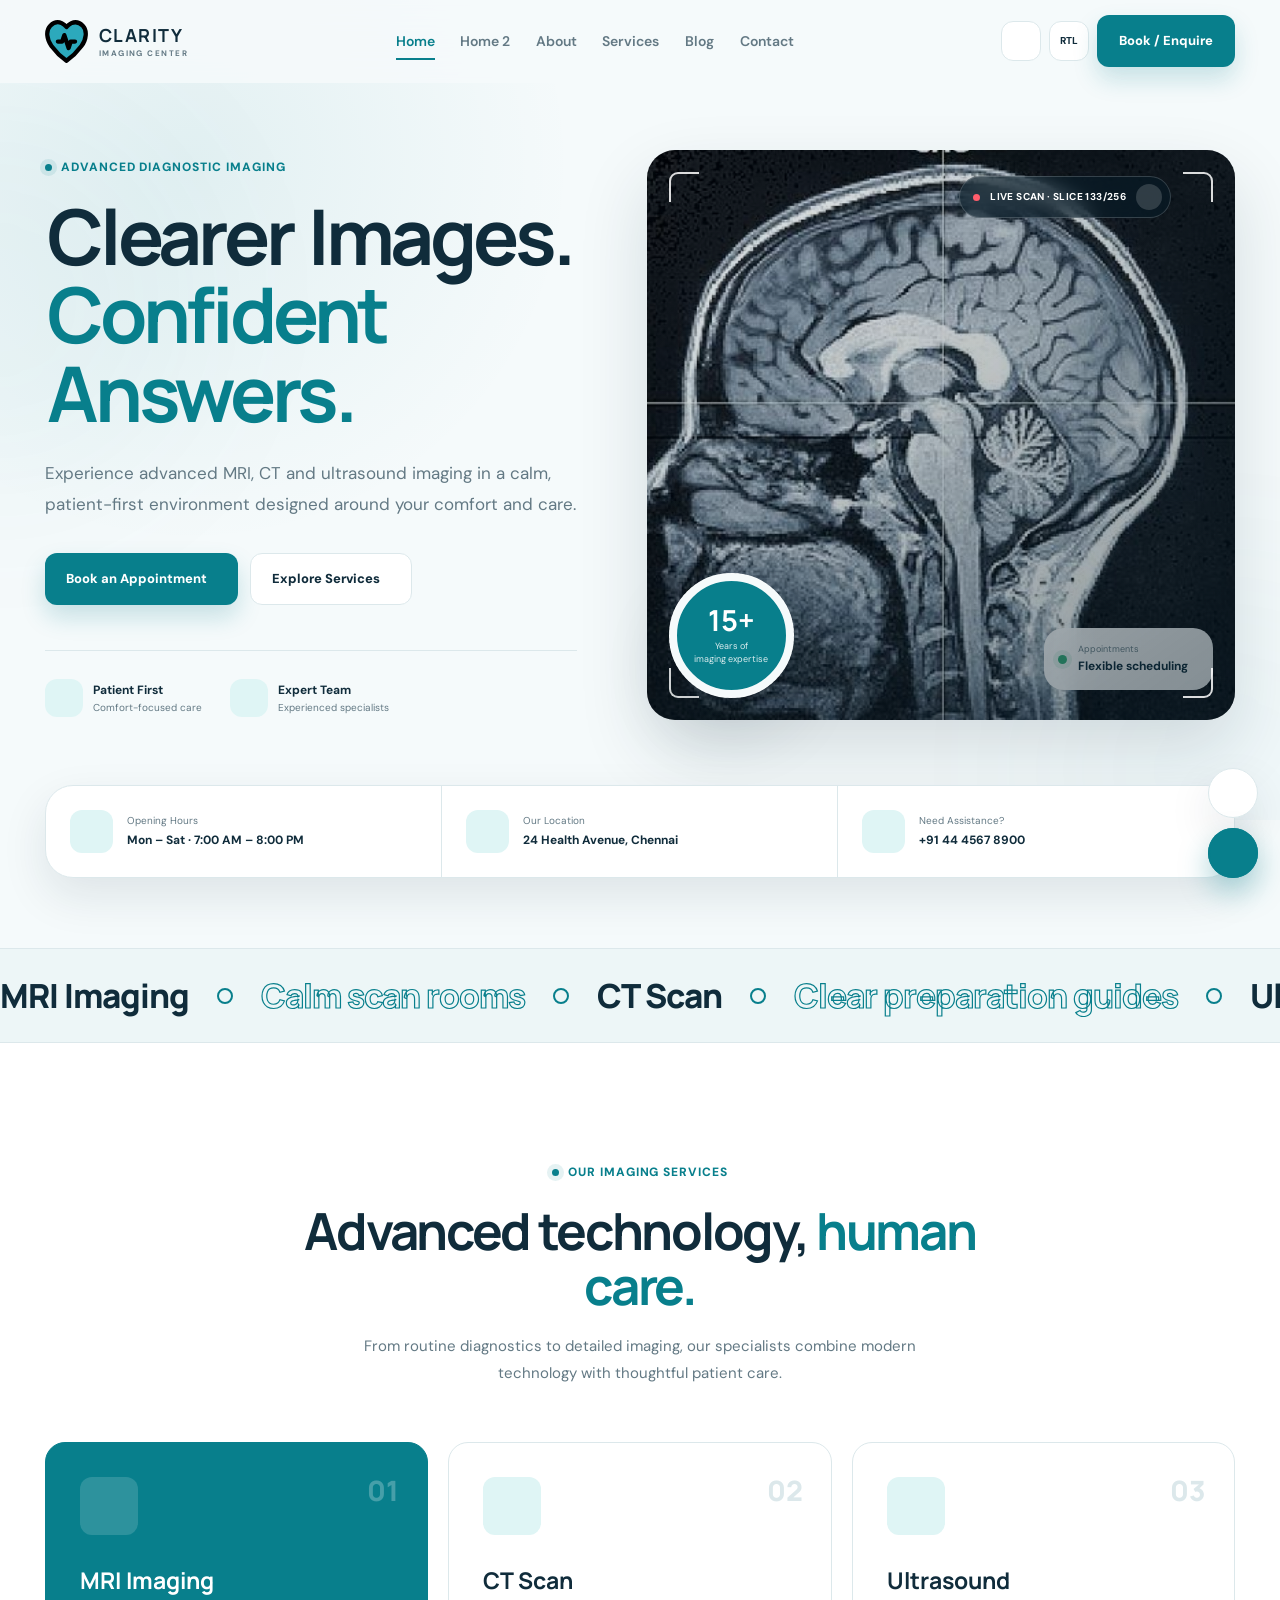
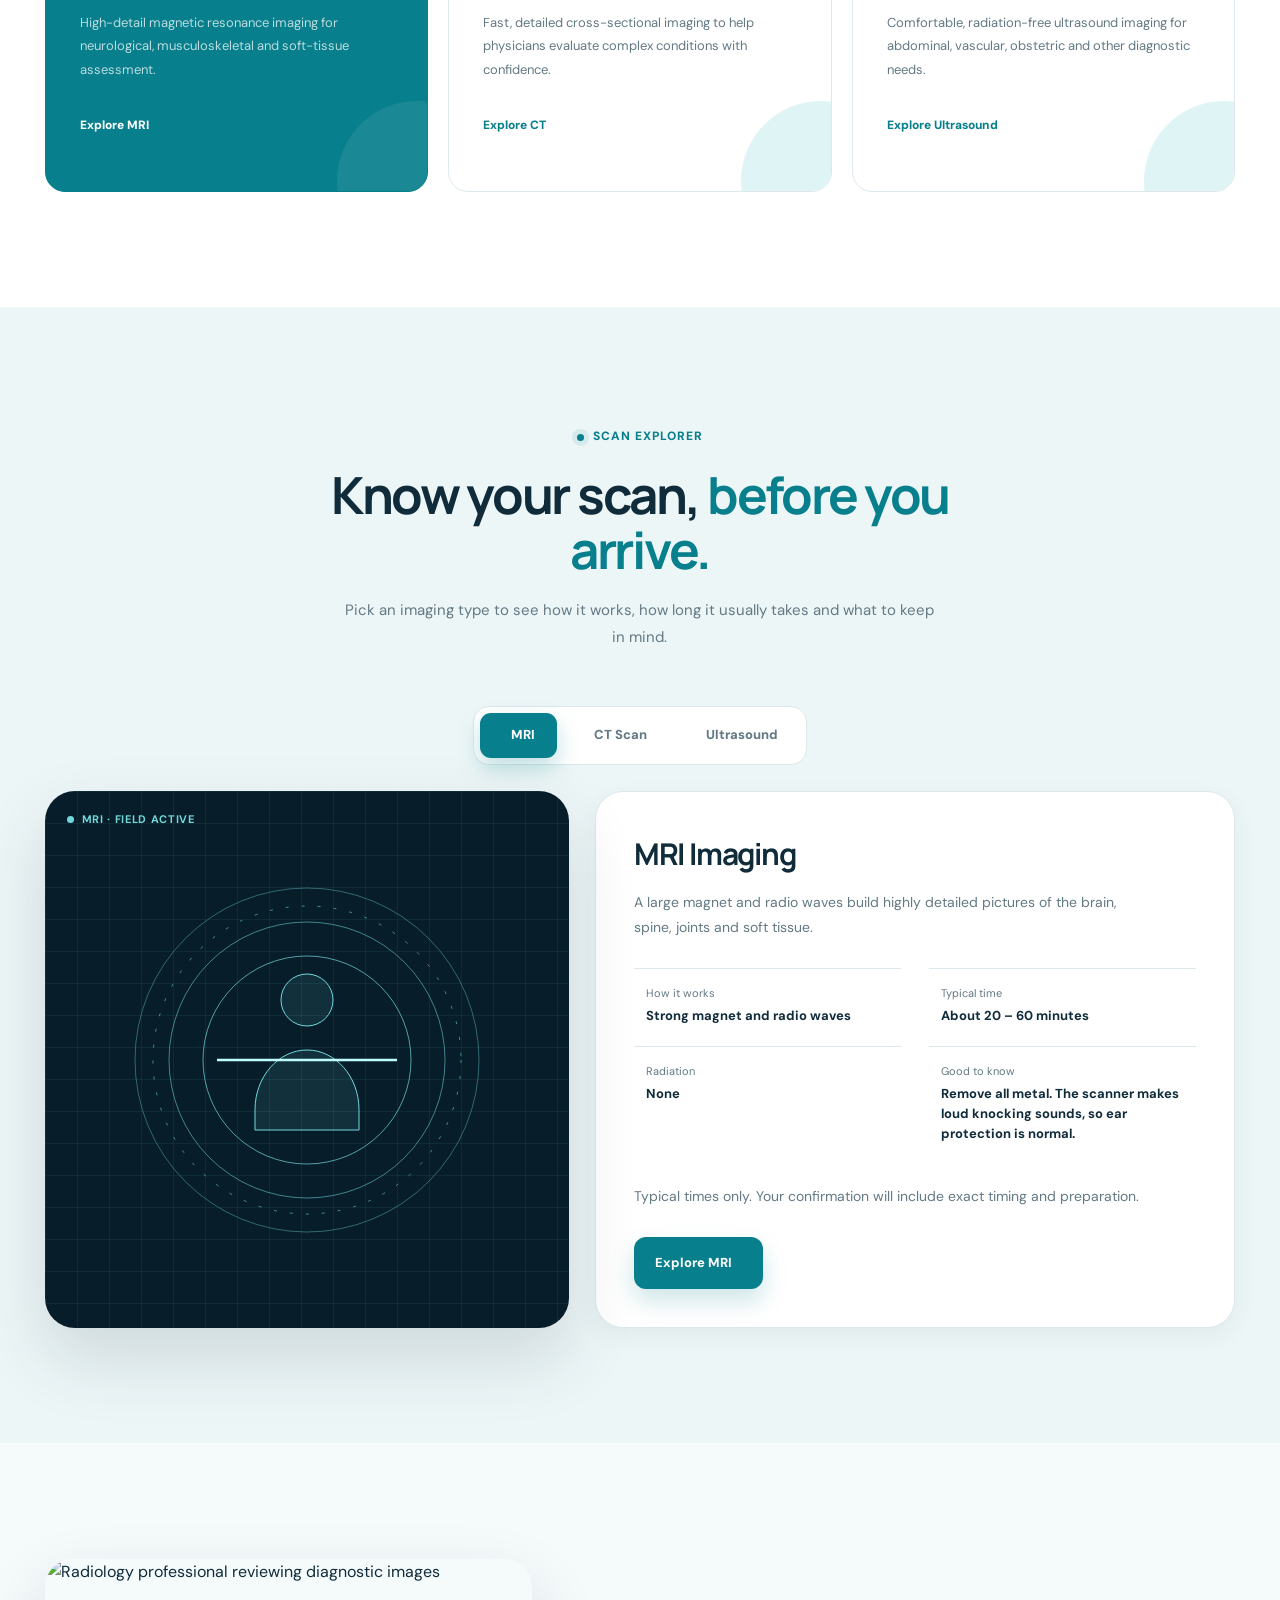
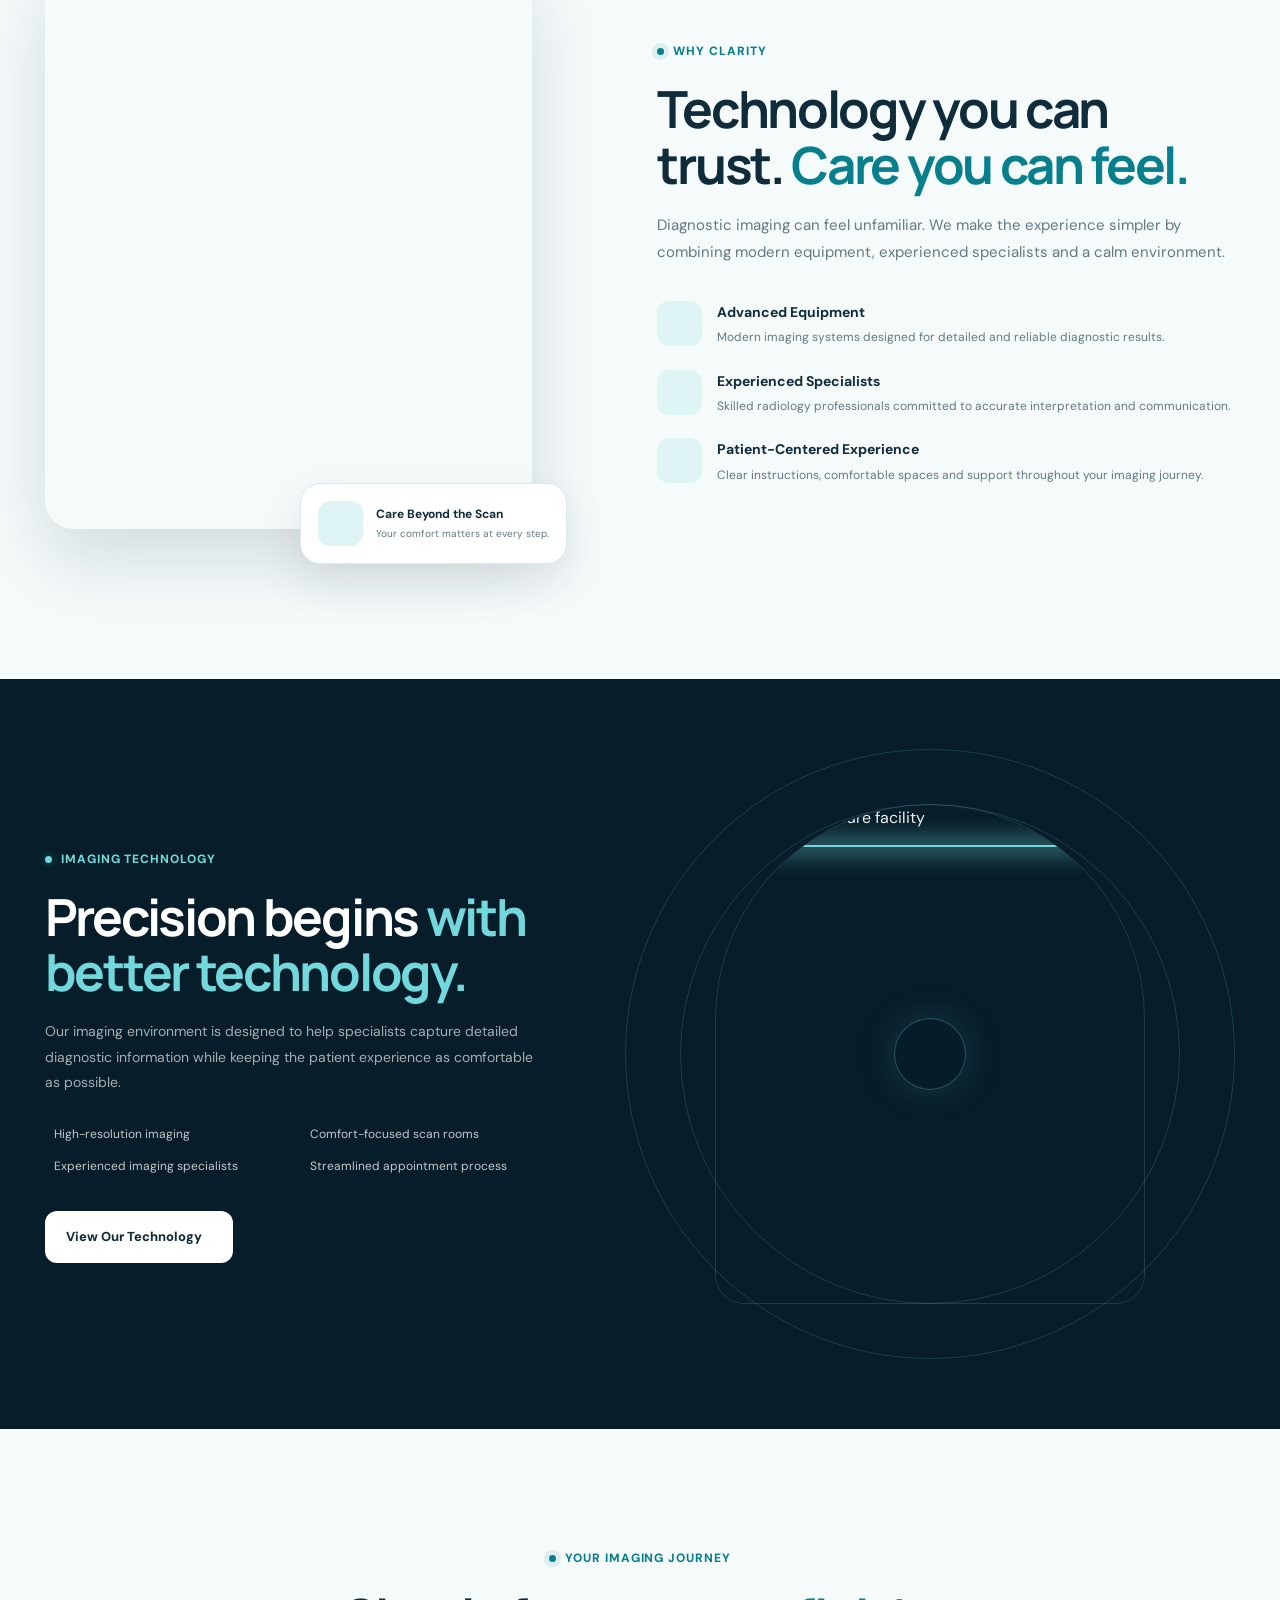
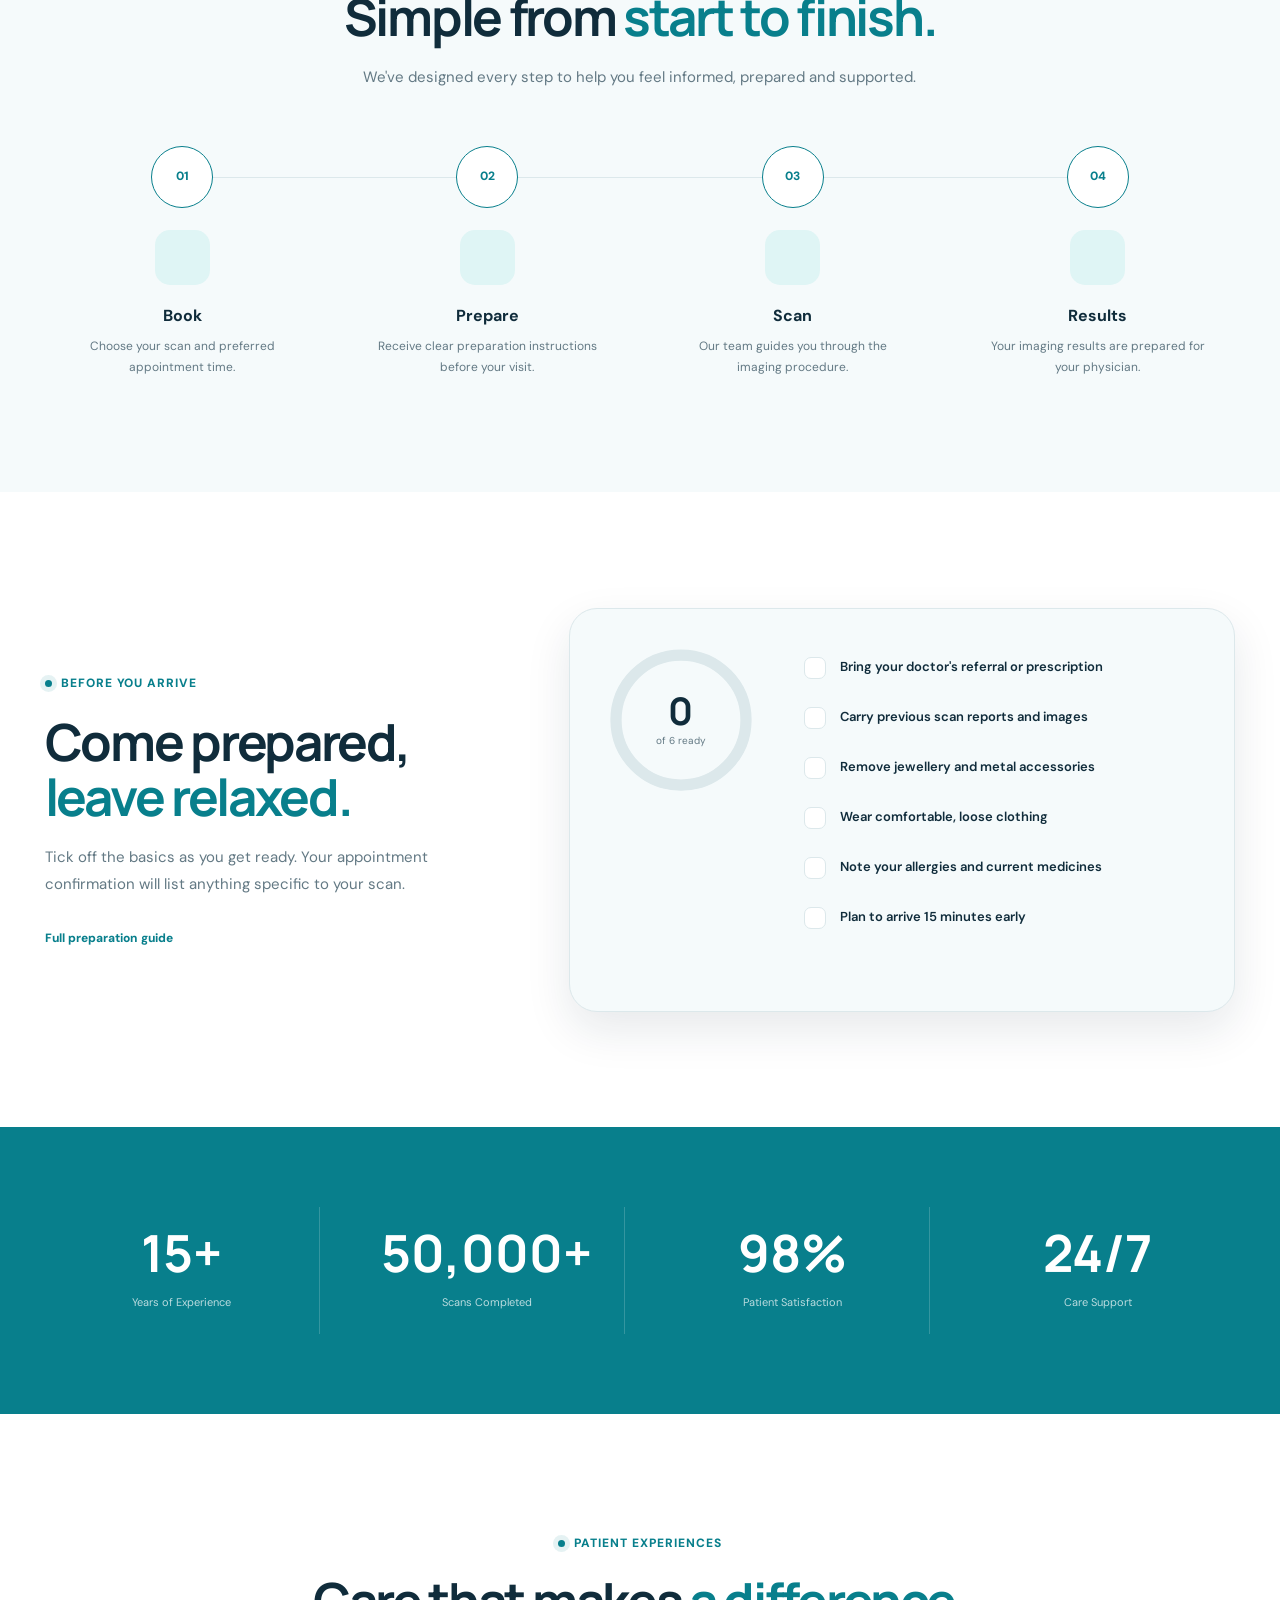
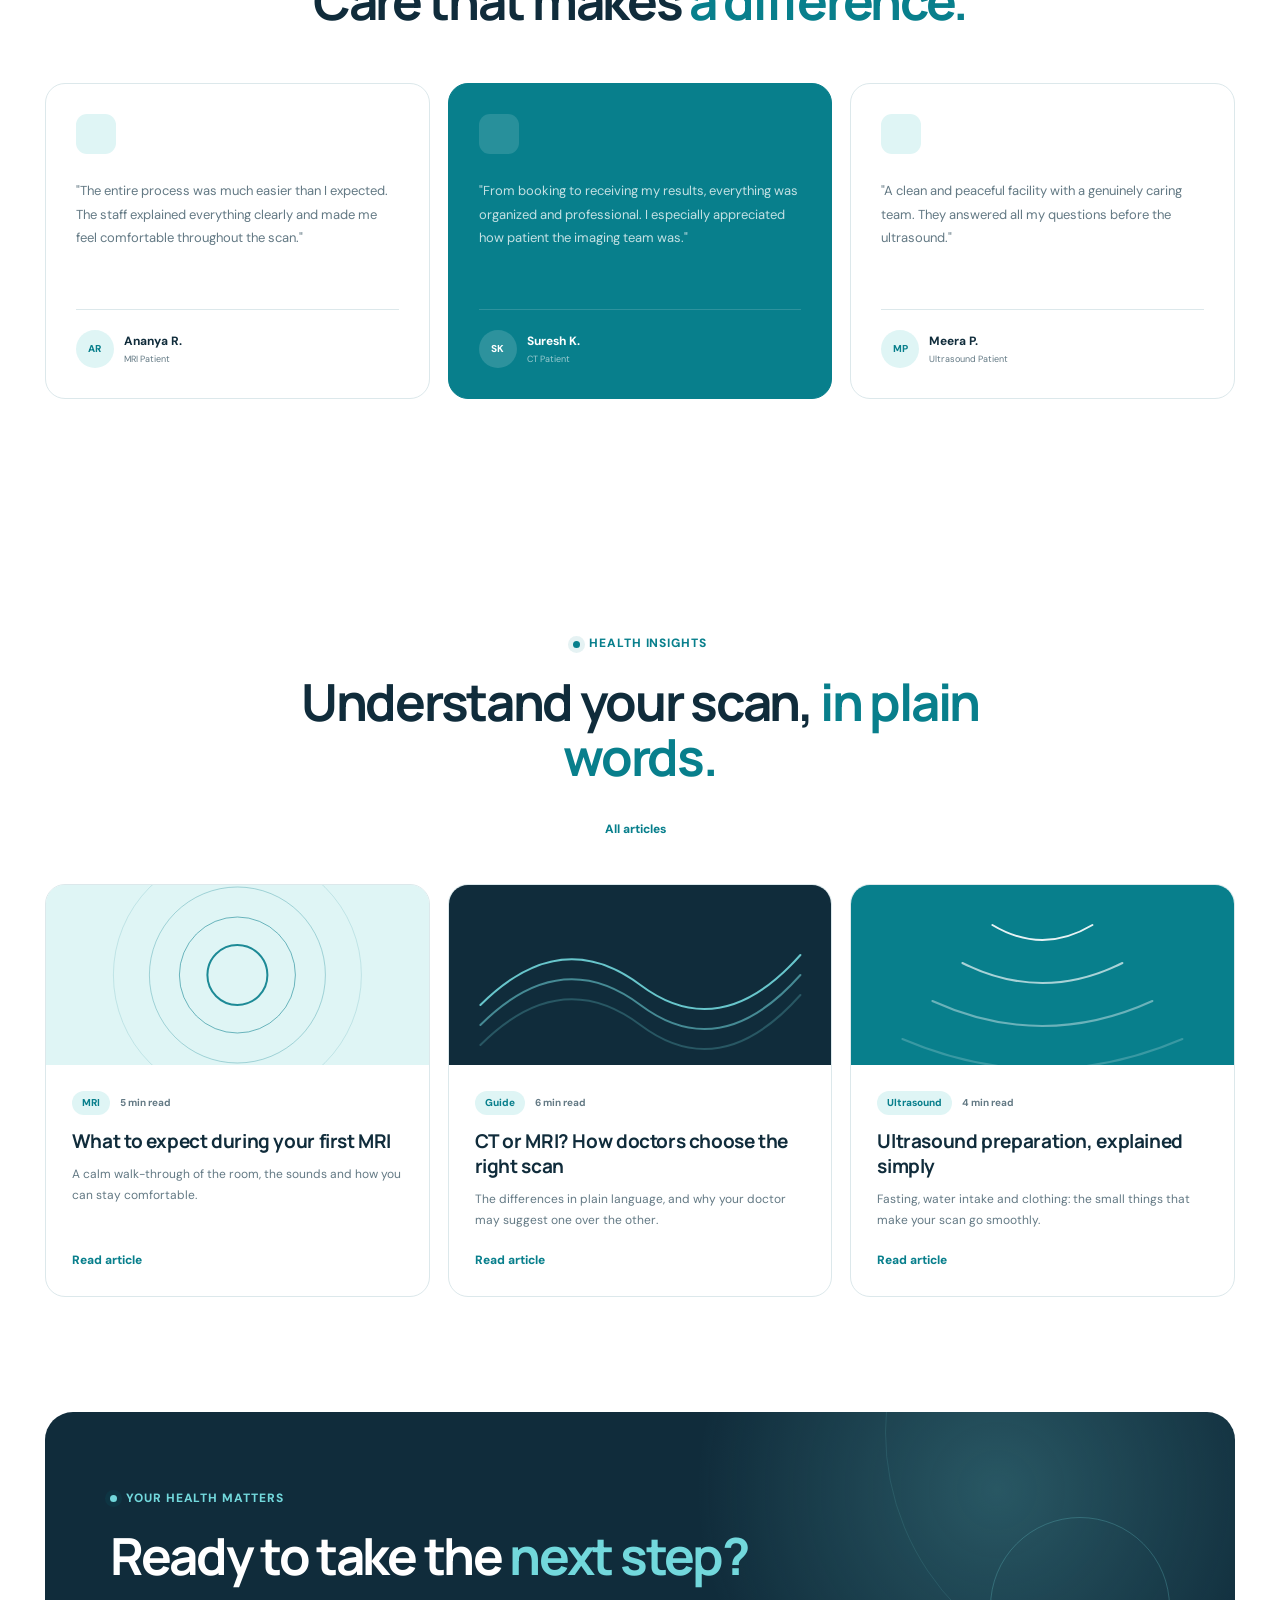
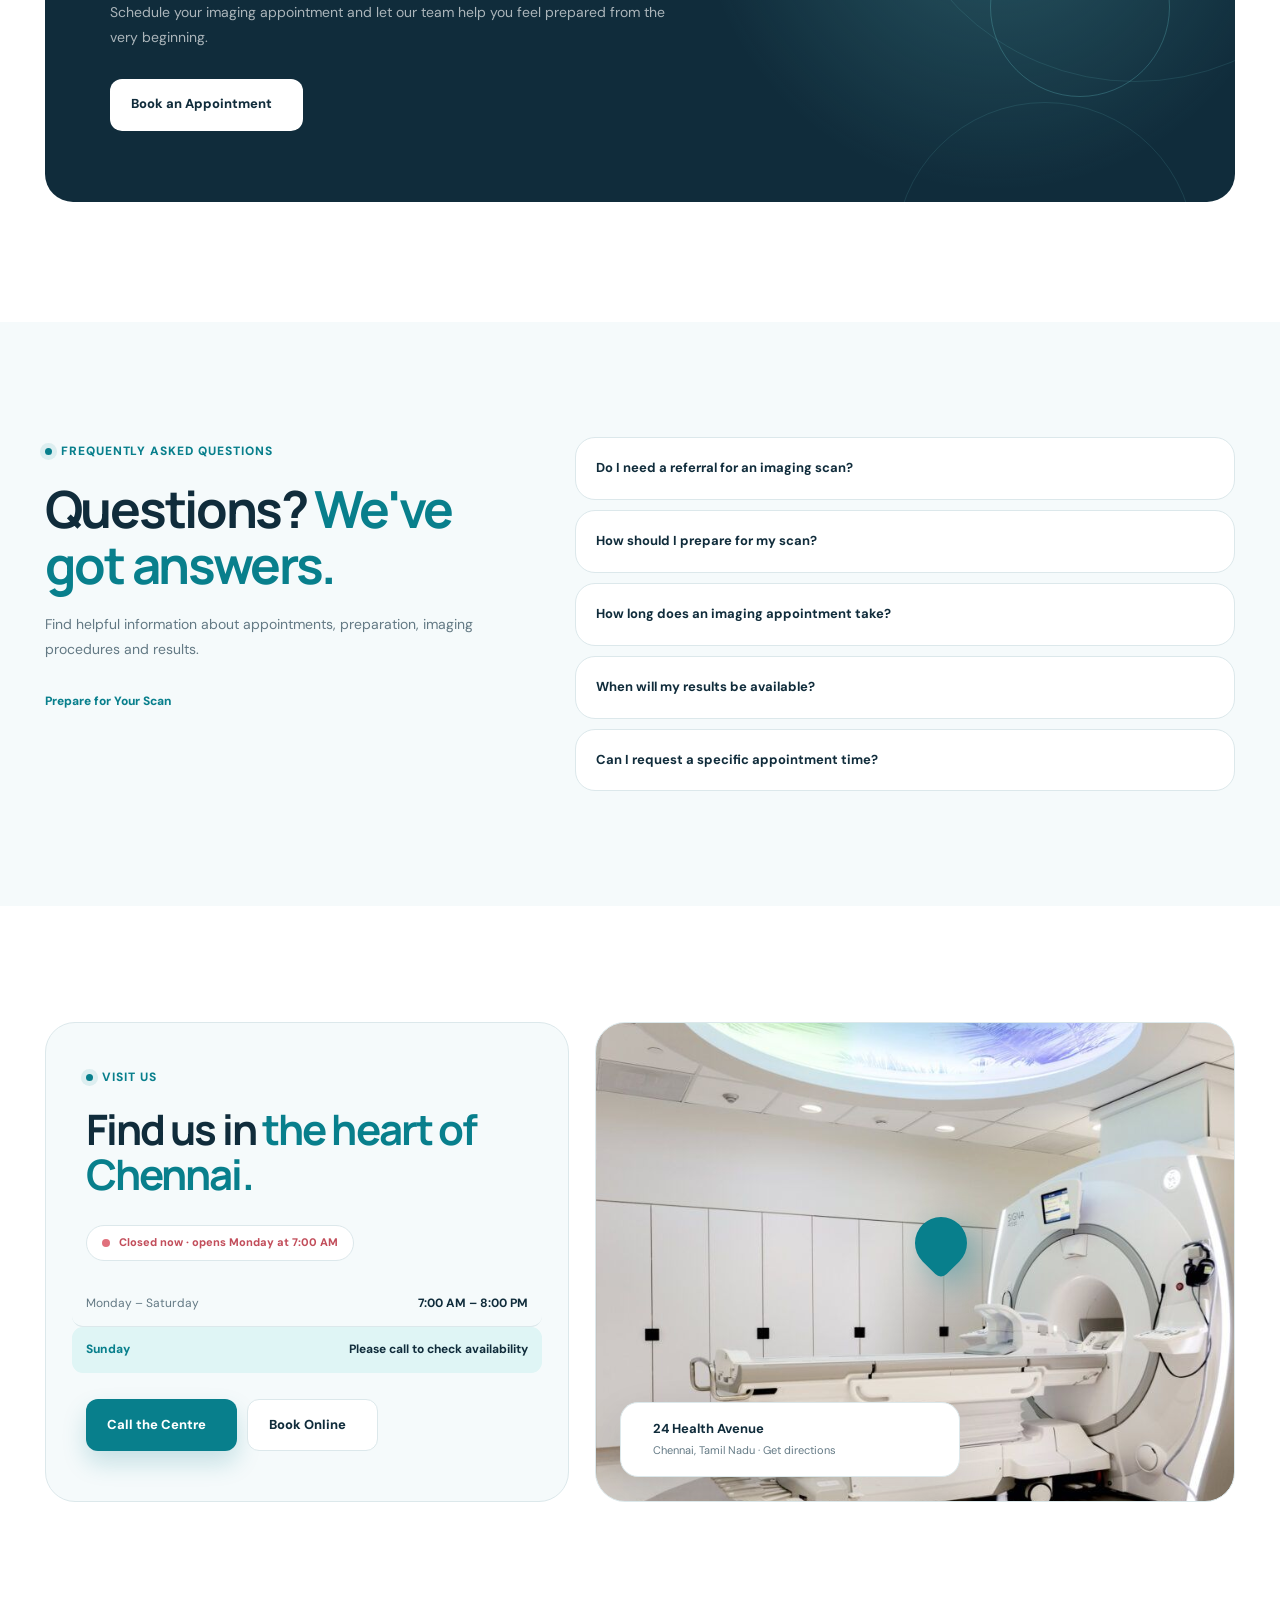
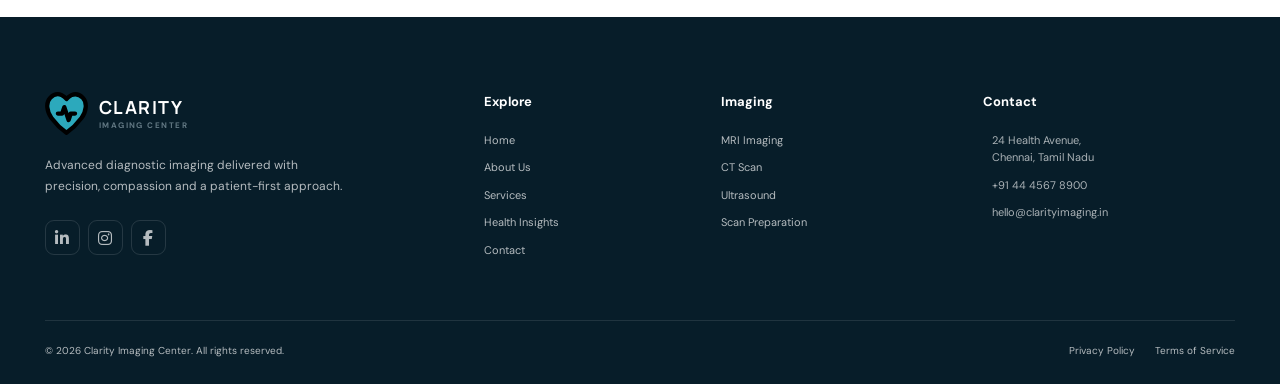
==== commit 259eb615: "final commit" ====
--- a/index.html
+++ b/index.html
@@ -473,7 +473,7 @@
 
             <div class="container">
 
-                <div class="section-heading reveal">
+                <div class="section-heading centered reveal">
 
                     <div class="eyebrow">
 
@@ -601,7 +601,7 @@
 
             <div class="container">
 
-                <div class="section-heading reveal">
+                <div class="section-heading centered reveal">
 
                     <div class="eyebrow">
 
@@ -1468,7 +1468,7 @@
 
                 <div class="insights-head">
 
-                    <div class="section-heading reveal">
+                    <div class="section-heading centered reveal">
 
                         <div class="eyebrow">
 
--- a/assets/css/style.css
+++ b/assets/css/style.css
@@ -51,18 +51,277 @@
   color-scheme: dark;
   --bg: #081a23;
   --surface: #102833;
-  --surface-soft: #122f3a;
-
-  --text: #f0f8f9;
-  --text-light: #a6bbc2;
-
-  --border: #23414c;
-
-  --primary-light: #123d43;
-
-  --shadow-sm: 0 8px 25px rgba(0, 0, 0, 0.2);
-  --shadow-md: 0 18px 45px rgba(0, 0, 0, 0.25);
-  --shadow-lg: 0 30px 70px rgba(0, 0, 0, 0.35);
+  --surface-soft: #143340;
+
+  --text: #ffffff;
+  --text-light: #b4cbd5;
+
+  --border: #234755;
+
+  --primary: #4ed9e5;
+  --primary-dark: #36c5d1;
+  --primary-light: rgba(78, 217, 229, 0.16);
+
+  --shadow-sm: 0 8px 25px rgba(0, 0, 0, 0.3);
+  --shadow-md: 0 18px 45px rgba(0, 0, 0, 0.4);
+  --shadow-lg: 0 30px 70px rgba(0, 0, 0, 0.5);
+}
+
+/* Dark Mode Text Visibility & Contrast Refinements */
+body.dark-theme .btn-primary,
+body.dark-theme .header-cta {
+  background: #087f8c;
+  color: #ffffff;
+  border: 1px solid rgba(78, 217, 229, 0.4);
+}
+
+body.dark-theme .btn-primary:hover,
+body.dark-theme .header-cta:hover {
+  background: #0ba3b4;
+  color: #ffffff;
+}
+
+body.dark-theme .btn-secondary {
+  background: #102833;
+  color: #ffffff;
+  border: 1px solid #234755;
+}
+
+body.dark-theme .btn-secondary:hover {
+  background: #143340;
+  border-color: #4ed9e5;
+  color: #4ed9e5;
+}
+
+body.dark-theme .desktop-nav a {
+  color: #b4cbd5;
+}
+
+body.dark-theme .desktop-nav a:hover,
+body.dark-theme .desktop-nav a.active {
+  color: #4ed9e5;
+}
+
+body.dark-theme .eyebrow {
+  color: #4ed9e5;
+}
+
+body.dark-theme .eyebrow-dot {
+  background: #4ed9e5;
+  box-shadow: 0 0 10px #4ed9e5;
+}
+
+body.dark-theme .section-heading h2 {
+  color: #ffffff;
+}
+
+body.dark-theme .section-heading h2 span {
+  color: #4ed9e5;
+}
+
+body.dark-theme .section-heading p {
+  color: #b4cbd5;
+}
+
+body.dark-theme .journey-number {
+  background: #102833;
+  color: #4ed9e5;
+  border-color: #4ed9e5;
+  box-shadow: 0 0 15px rgba(78, 217, 229, 0.18);
+}
+
+body.dark-theme .journey-icon {
+  background: rgba(78, 217, 229, 0.14);
+  color: #4ed9e5;
+}
+
+body.dark-theme .journey-step h3 {
+  color: #ffffff;
+}
+
+body.dark-theme .journey-step p {
+  color: #b4cbd5;
+}
+
+body.dark-theme .journey-line {
+  background: #234755;
+}
+
+body.dark-theme .service-card {
+  background: #102833;
+  border-color: #234755;
+}
+
+body.dark-theme .service-card.featured {
+  background: #143847;
+  border-color: #4ed9e5;
+}
+
+body.dark-theme .service-card.featured h3 {
+  color: #ffffff;
+}
+
+body.dark-theme .service-card.featured p {
+  color: #b4cbd5;
+}
+
+body.dark-theme .service-card h3 {
+  color: #ffffff;
+}
+
+body.dark-theme .service-card p {
+  color: #b4cbd5;
+}
+
+body.dark-theme .service-number {
+  color: #4ed9e5;
+}
+
+body.dark-theme .service-icon {
+  background: rgba(78, 217, 229, 0.14);
+  color: #4ed9e5;
+}
+
+body.dark-theme .service-link {
+  color: #4ed9e5;
+}
+
+body.dark-theme .why-content h2,
+body.dark-theme .technology-content h2,
+body.dark-theme .cta-content h2,
+body.dark-theme .faq-intro h2 {
+  color: #ffffff;
+}
+
+body.dark-theme .why-content h2 span,
+body.dark-theme .technology-content h2 span,
+body.dark-theme .cta-content h2 span,
+body.dark-theme .faq-intro h2 span {
+  color: #4ed9e5;
+}
+
+body.dark-theme .why-content p,
+body.dark-theme .technology-content p,
+body.dark-theme .faq-intro p {
+  color: #b4cbd5;
+}
+
+body.dark-theme .feature-item strong {
+  color: #ffffff;
+}
+
+body.dark-theme .feature-item span {
+  color: #b4cbd5;
+}
+
+body.dark-theme .faq-question {
+  color: #ffffff;
+}
+
+body.dark-theme .faq-answer p {
+  color: #b4cbd5;
+}
+
+body.dark-theme .testimonial-card {
+  background: #102833;
+  border-color: #234755;
+}
+
+body.dark-theme .testimonial-card.featured-testimonial {
+  background: #143847;
+  border-color: #4ed9e5;
+  color: #ffffff;
+}
+
+body.dark-theme .testimonial-card.featured-testimonial p {
+  color: #ffffff;
+}
+
+body.dark-theme .testimonial-card.featured-testimonial .testimonial-author h4 {
+  color: #ffffff;
+}
+
+body.dark-theme .testimonial-card.featured-testimonial .testimonial-author span {
+  color: #4ed9e5;
+}
+
+body.dark-theme .testimonial-card p {
+  color: #e0f2f7;
+}
+
+body.dark-theme .testimonial-author h4 {
+  color: #ffffff;
+}
+
+body.dark-theme .testimonial-author span {
+  color: #b4cbd5;
+}
+
+body.dark-theme .site-footer {
+  background: #05141c;
+  color: #b4cbd5;
+}
+
+body.dark-theme .footer-brand > p {
+  color: #b4cbd5;
+}
+
+body.dark-theme .footer-column h3 {
+  color: #ffffff;
+}
+
+body.dark-theme .footer-column > a {
+  color: #b4cbd5;
+}
+
+body.dark-theme .footer-column > a:hover {
+  color: #4ed9e5;
+}
+
+body.dark-theme .footer-contact > a {
+  color: #b4cbd5;
+}
+
+body.dark-theme .footer-contact > a svg {
+  color: #4ed9e5;
+}
+
+body.dark-theme .footer-bottom {
+  color: #8da6b1;
+}
+
+body.dark-theme .footer-bottom a:hover {
+  color: #4ed9e5;
+}
+
+body.dark-theme .prep-card {
+  background: #102833;
+  border-color: #234755;
+}
+
+body.dark-theme .prep-item-text strong {
+  color: #ffffff;
+}
+
+body.dark-theme .prep-item-text p {
+  color: #b4cbd5;
+}
+
+body.dark-theme .insight-card {
+  background: #102833;
+  border-color: #234755;
+}
+
+body.dark-theme .insight-body h3 {
+  color: #ffffff;
+}
+
+body.dark-theme .insight-body p {
+  color: #b4cbd5;
+}
+
+body.dark-theme .insight-meta {
+  color: #4ed9e5;
 }
 
 /* =========================================================
@@ -155,9 +414,9 @@
 ========================================================= */
 
 .container {
-  width: min(calc(100% - 48px), var(--container));
-
+  width: min(calc(100% - clamp(56px, 7vw, 120px)), var(--container));
   margin-inline: auto;
+  box-sizing: border-box;
 }
 
 /* =========================================================
@@ -1324,15 +1583,24 @@
   margin-bottom: 55px;
 }
 
+.container > .section-heading,
 .section-heading.centered {
   margin-left: auto;
   margin-right: auto;
-
   text-align: center;
 }
 
+.container > .section-heading .eyebrow,
 .section-heading.centered .eyebrow {
+  margin-left: auto;
+  margin-right: auto;
   justify-content: center;
+}
+
+.container > .section-heading p,
+.section-heading.centered p {
+  margin-left: auto;
+  margin-right: auto;
 }
 
 .section-heading h2,
@@ -3782,10 +4050,14 @@
 }
 
 .explorer-tabs {
-  display: inline-flex;
+  display: flex;
+  justify-content: center;
+  width: fit-content;
+  margin-left: auto;
+  margin-right: auto;
+  margin-bottom: 26px;
   gap: 6px;
   padding: 6px;
-  margin-bottom: 26px;
   background: var(--surface);
   border: 1px solid var(--border);
   border-radius: 16px;
@@ -4257,17 +4529,36 @@
 
 .insights-head {
   display: flex;
-  align-items: flex-end;
-  justify-content: space-between;
-  gap: 30px;
-  flex-wrap: wrap;
+  flex-direction: column;
+  align-items: center;
+  justify-content: center;
+  text-align: center;
+  gap: 16px;
 }
 
 .insights-head .section-heading {
   margin-bottom: 0;
-}
+  margin-left: auto;
+  margin-right: auto;
+  text-align: center;
+}
+
+.insights-head .section-heading .eyebrow {
+  margin-left: auto;
+  margin-right: auto;
+  justify-content: center;
+}
+
+.insights-head .section-heading p {
+  margin-left: auto;
+  margin-right: auto;
+}
+
 .insights-head .text-link {
-  margin-bottom: 8px;
+  margin-bottom: 0;
+  display: inline-flex;
+  align-items: center;
+  justify-content: center;
 }
 
 .insights-grid {
